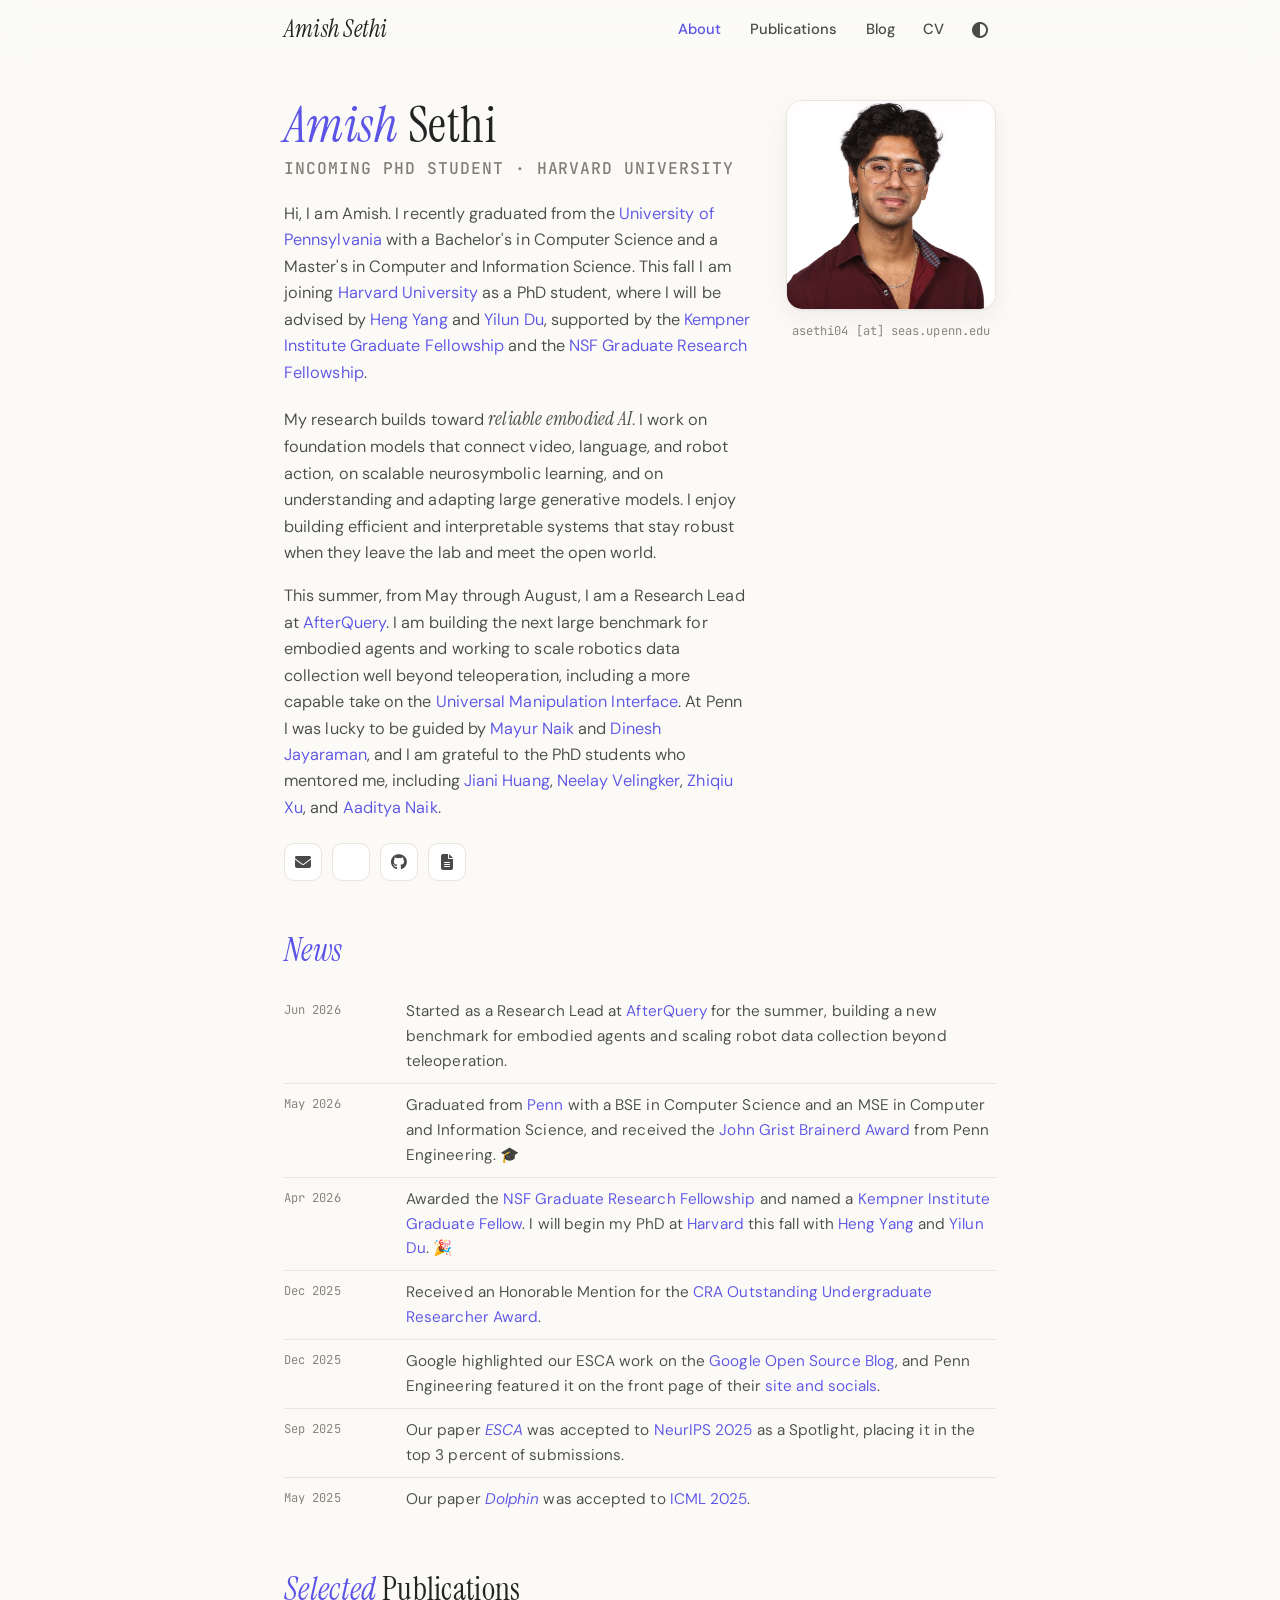
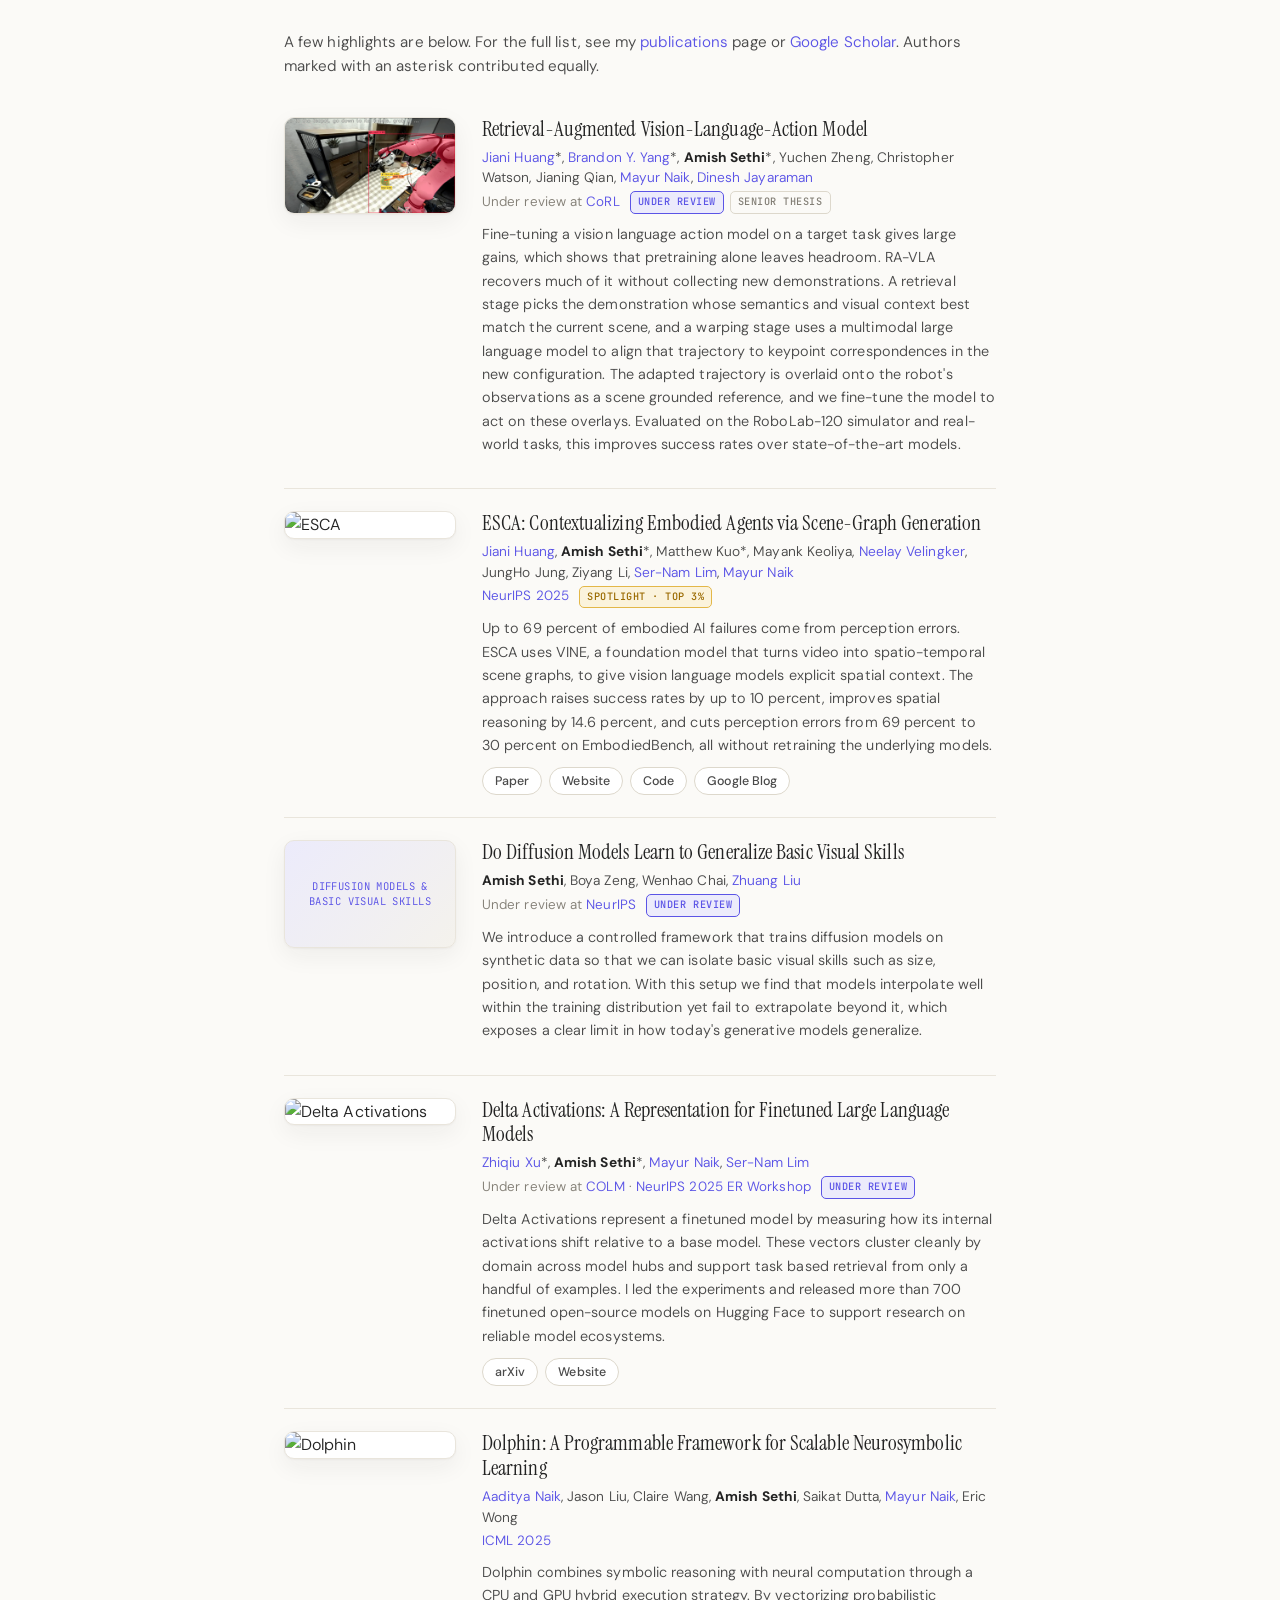
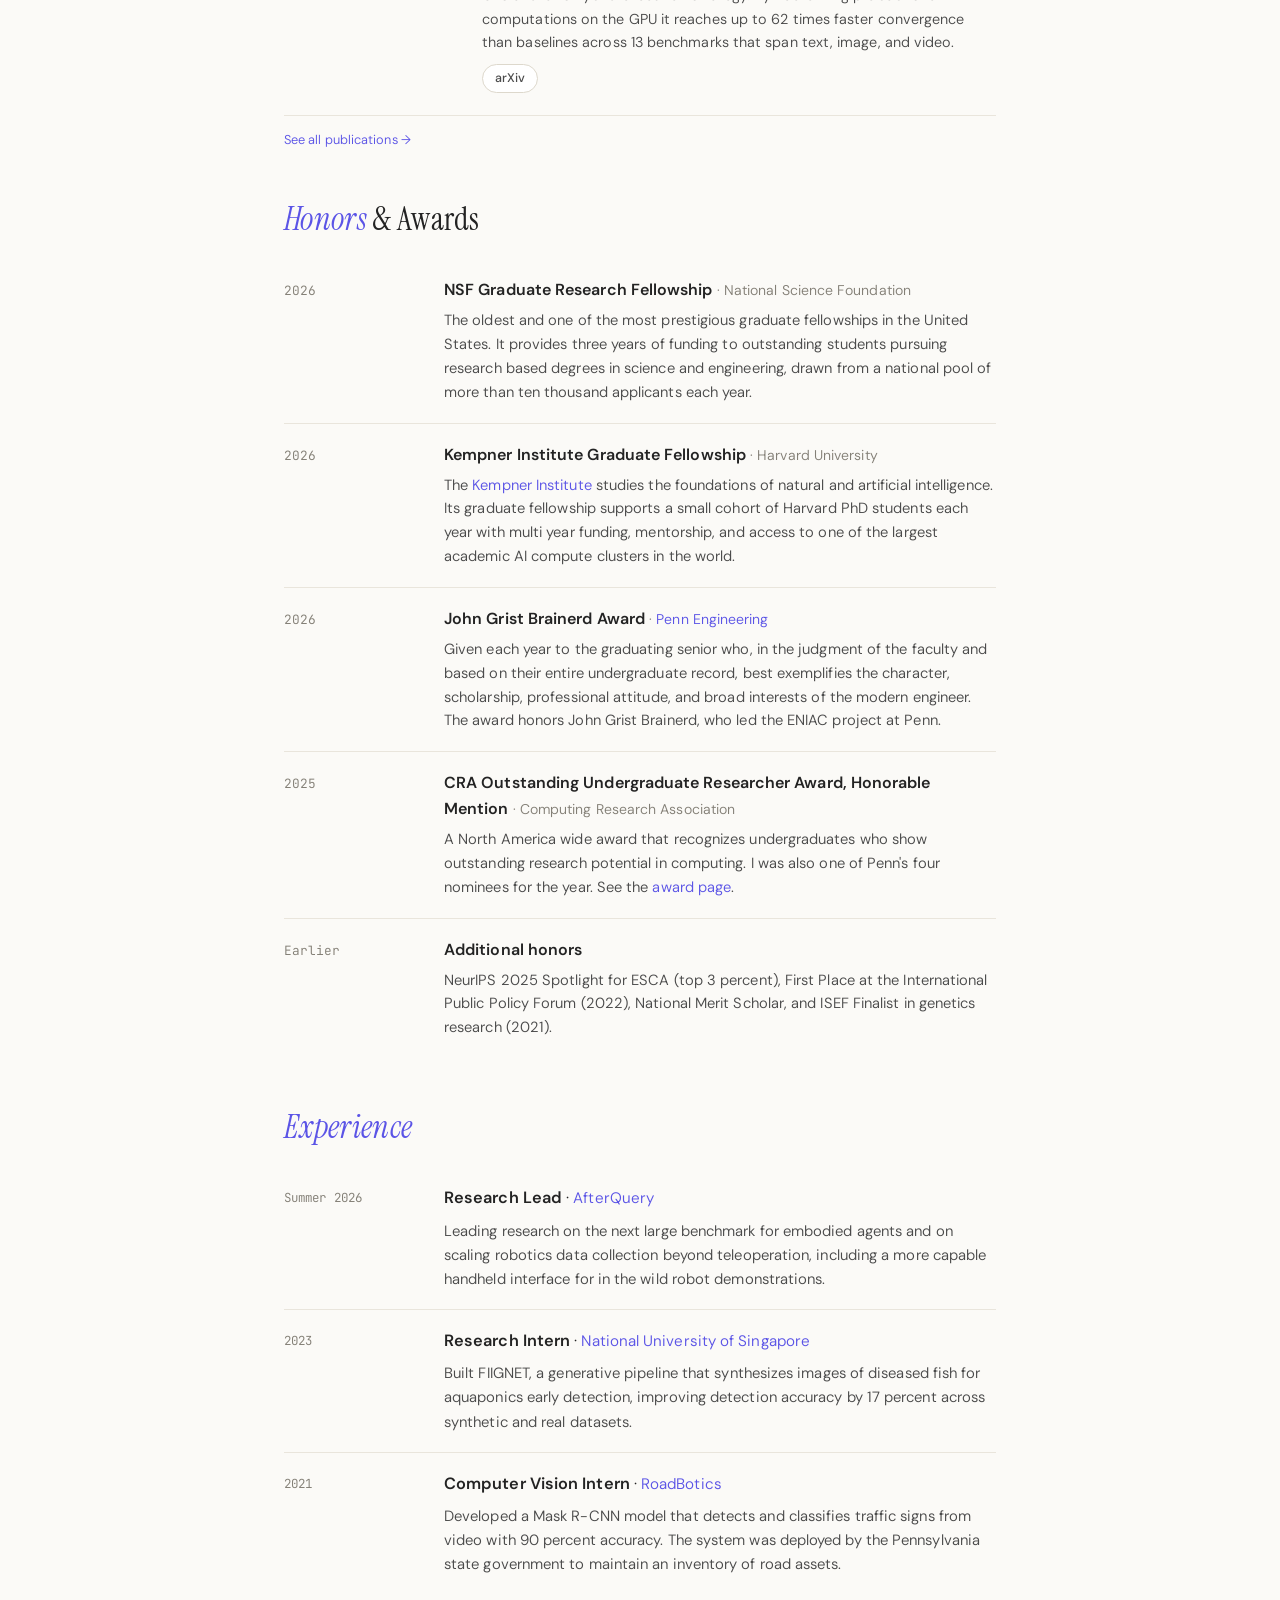
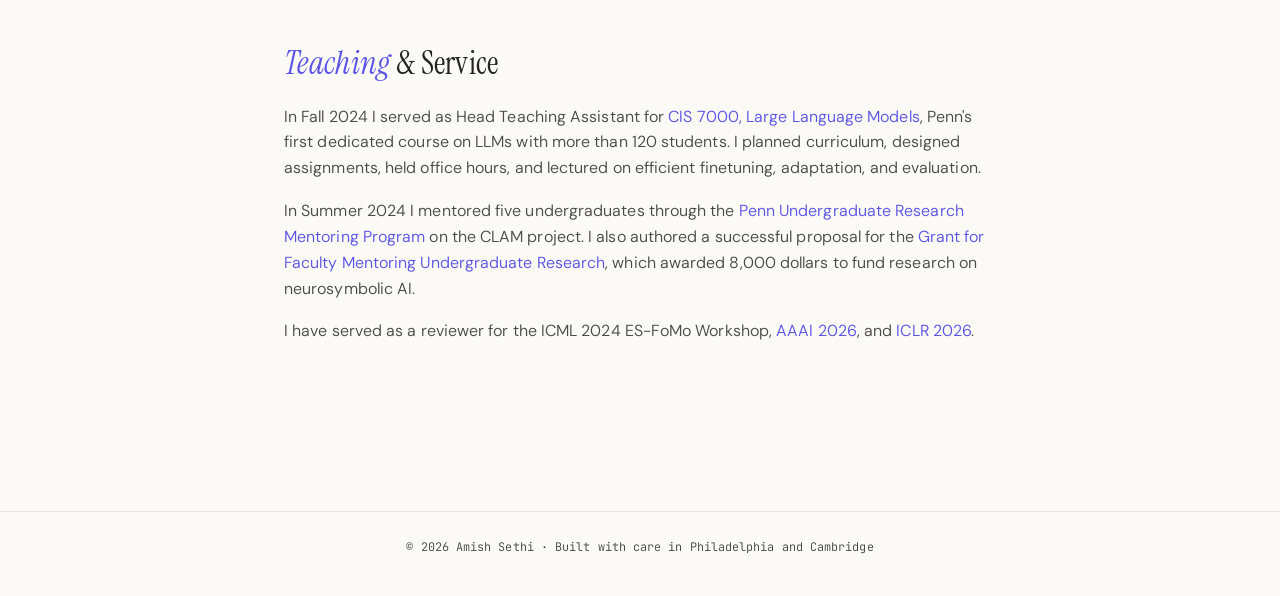
==== index.html @ 39c3165d "Revamp personal site: new design, content, blog, and resume Rebuild the site with a clean static des" ====
<!DOCTYPE html>
<html lang="en">

<head>
  <meta charset="UTF-8">
  <meta name="viewport" content="width=device-width, initial-scale=1.0">
  <title>Amish Sethi</title>
  <meta name="author" content="Amish Sethi">
  <meta name="description"
    content="Amish Sethi is an incoming PhD student at Harvard University working on reliable embodied AI, foundation models for video, language, and robot action, and large generative models.">
  <link rel="icon" type="image/png" href="assets/img/favicon.png">

  <link rel="preconnect" href="https://fonts.googleapis.com">
  <link rel="preconnect" href="https://fonts.gstatic.com" crossorigin>
  <link rel="stylesheet"
    href="https://fonts.googleapis.com/css2?family=Instrument+Serif:ital@0;1&family=DM+Sans:opsz,wght@9..40,300;9..40,400;9..40,500;9..40,600;9..40,700&family=JetBrains+Mono:wght@400;500&display=swap">
  <link rel="stylesheet" href="https://cdnjs.cloudflare.com/ajax/libs/font-awesome/6.5.2/css/all.min.css">
  <link rel="stylesheet" href="https://cdn.jsdelivr.net/npm/academicons@1.9.4/css/academicons.min.css">
  <link rel="stylesheet" href="assets/css/style.css">
  <script>
    (function () {
      var t = localStorage.getItem('theme');
      if (!t) t = window.matchMedia('(prefers-color-scheme: dark)').matches ? 'dark' : 'light';
      document.documentElement.setAttribute('data-theme', t);
    })();
  </script>
</head>

<body>
  <div class="progress-bar" id="progress"></div>

  <nav class="nav" id="nav">
    <div class="nav-inner">
      <a href="index.html" class="nav-brand">Amish Sethi</a>
      <div class="nav-links" id="navLinks">
        <a href="index.html" class="active">About</a>
        <a href="publications.html">Publications</a>
        <a href="blog.html">Blog</a>
        <a href="data/cv.pdf" target="_blank" rel="noopener">CV</a>
        <button class="theme-toggle" id="themeToggle" title="Toggle theme" aria-label="Toggle theme">
          <i class="fa-solid fa-circle-half-stroke"></i>
        </button>
      </div>
    </div>
  </nav>

  <main class="wrap">

    <!-- ============================ HERO ============================ -->
    <section id="about" style="margin-top:0;">
      <div class="hero">
        <div class="hero-text">
          <h1 class="hero-name"><span class="first">Amish</span> Sethi</h1>
          <p class="hero-role">Incoming PhD Student &middot; Harvard University</p>

          <p>
            Hi, I am Amish. I recently graduated from the
            <a href="https://www.upenn.edu/" target="_blank" rel="noopener">University of Pennsylvania</a>
            with a Bachelor's in Computer Science and a Master's in Computer and Information Science. This fall I am
            joining <a href="https://www.harvard.edu/" target="_blank" rel="noopener">Harvard University</a> as a PhD
            student, where I will be advised by
            <a href="https://hankyang.seas.harvard.edu/" target="_blank" rel="noopener">Heng Yang</a> and
            <a href="https://yilundu.github.io/" target="_blank" rel="noopener">Yilun Du</a>, supported by the
            <a href="https://kempnerinstitute.harvard.edu/education/graduate-fellowship/" target="_blank"
              rel="noopener">Kempner Institute Graduate Fellowship</a> and the
            <a href="https://www.nsf.gov/funding/opportunities/grfp-nsf-graduate-research-fellowship-program"
              target="_blank" rel="noopener">NSF Graduate Research Fellowship</a>.
          </p>

          <p>
            My research builds toward <em class="serif">reliable embodied AI</em>. I work on foundation models that
            connect video, language, and robot action, on scalable neurosymbolic learning, and on understanding and
            adapting large generative models. I enjoy building efficient and interpretable systems that stay robust
            when they leave the lab and meet the open world.
          </p>

          <p>
            This summer, from May through August, I am a Research Lead at
            <a href="https://www.afterquery.com/" target="_blank" rel="noopener">AfterQuery</a>. I am building the next
            large benchmark for embodied agents and working to scale robotics data collection well beyond
            teleoperation, including a more capable take on the
            <a href="https://umi-gripper.github.io/" target="_blank" rel="noopener">Universal Manipulation
              Interface</a>. At Penn I was lucky to be guided by
            <a href="https://www.cis.upenn.edu/~mhnaik/" target="_blank" rel="noopener">Mayur Naik</a> and
            <a href="https://www.seas.upenn.edu/~dineshj/" target="_blank" rel="noopener">Dinesh Jayaraman</a>, and I am
            grateful to the PhD students who mentored me, including
            <a href="https://www.cis.upenn.edu/~jianih/" target="_blank" rel="noopener">Jiani Huang</a>,
            <a href="https://nvelingker.github.io" target="_blank" rel="noopener">Neelay Velingker</a>,
            <a href="https://oscarxzq.github.io" target="_blank" rel="noopener">Zhiqiu Xu</a>, and
            <a href="https://www.seas.upenn.edu/~asnaik/" target="_blank" rel="noopener">Aaditya Naik</a>.
          </p>

          <div class="socials">
            <a href="mailto:asethi04@seas.upenn.edu" title="Email"><i class="fa-solid fa-envelope"></i></a>
            <a href="https://scholar.google.com/citations?user=k7JSR2UAAAAJ" target="_blank" rel="noopener"
              title="Google Scholar"><i class="ai ai-google-scholar"></i></a>
            <a href="https://github.com/AmishSethi" target="_blank" rel="noopener" title="GitHub"><i
                class="fa-brands fa-github"></i></a>
            <a href="data/cv.pdf" target="_blank" rel="noopener" title="Curriculum Vitae"><i
                class="fa-solid fa-file-lines"></i></a>
          </div>
        </div>

        <div class="profile">
          <img src="images/new_amish.jpg" alt="Amish Sethi">
          <p class="contact-line">asethi04 [at] seas.upenn.edu</p>
        </div>
      </div>
    </section>

    <!-- ============================ NEWS ============================ -->
    <section id="news">
      <h2 class="section-title"><span class="lead">News</span></h2>
      <table class="news">
        <tr>
          <td class="date">Jun 2026</td>
          <td class="desc">Started as a Research Lead at
            <a href="https://www.afterquery.com/" target="_blank" rel="noopener">AfterQuery</a> for the summer, building
            a new benchmark for embodied agents and scaling robot data collection beyond teleoperation.</td>
        </tr>
        <tr>
          <td class="date">May 2026</td>
          <td class="desc">Graduated from
            <a href="https://www.upenn.edu/" target="_blank" rel="noopener">Penn</a> with a BSE in Computer Science and
            an MSE in Computer and Information Science, and received the
            <a href="https://academics.seas.upenn.edu/ugrad/awards/" target="_blank" rel="noopener">John Grist Brainerd
              Award</a> from Penn Engineering. 🎓</td>
        </tr>
        <tr>
          <td class="date">Apr 2026</td>
          <td class="desc">Awarded the
            <a href="https://www.nsf.gov/funding/opportunities/grfp-nsf-graduate-research-fellowship-program"
              target="_blank" rel="noopener">NSF Graduate Research Fellowship</a> and named a
            <a href="https://kempnerinstitute.harvard.edu/education/graduate-fellowship/" target="_blank"
              rel="noopener">Kempner Institute Graduate Fellow</a>. I will begin my PhD at
            <a href="https://www.harvard.edu/" target="_blank" rel="noopener">Harvard</a> this fall with
            <a href="https://hankyang.seas.harvard.edu/" target="_blank" rel="noopener">Heng Yang</a> and
            <a href="https://yilundu.github.io/" target="_blank" rel="noopener">Yilun Du</a>. 🎉</td>
        </tr>
        <tr>
          <td class="date">Dec 2025</td>
          <td class="desc">Received an Honorable Mention for the
            <a href="https://cra.org/crae/awards/cra-outstanding-undergraduate-researchers/" target="_blank"
              rel="noopener">CRA Outstanding Undergraduate Researcher Award</a>.</td>
        </tr>
        <tr>
          <td class="date">Dec 2025</td>
          <td class="desc">Google highlighted our ESCA work on the
            <a href="https://opensource.googleblog.com/2025/12/grounding-embodied-agents-with-scene-graphs-accelerated-by-jax.html"
              target="_blank" rel="noopener">Google Open Source Blog</a>, and Penn Engineering featured it on the front
            page of their <a
              href="https://www.linkedin.com/posts/pennengai_neurips-2025-research-spotlight-esca-contextualizing-activity-7402112890218004480-vJSv"
              target="_blank" rel="noopener">site and socials</a>.</td>
        </tr>
        <tr>
          <td class="date">Sep 2025</td>
          <td class="desc">Our paper
            <a href="esca.pdf" target="_blank" rel="noopener"><em>ESCA</em></a> was accepted to
            <a href="https://neurips.cc/Conferences/2025" target="_blank" rel="noopener">NeurIPS 2025</a> as a
            Spotlight, placing it in the top 3 percent of submissions.</td>
        </tr>
        <tr>
          <td class="date">May 2025</td>
          <td class="desc">Our paper
            <a href="https://arxiv.org/abs/2410.03348" target="_blank" rel="noopener"><em>Dolphin</em></a> was accepted
            to <a href="https://icml.cc/Conferences/2025" target="_blank" rel="noopener">ICML 2025</a>.</td>
        </tr>
      </table>
    </section>

    <!-- ====================== SELECTED PUBLICATIONS ====================== -->
    <section id="publications">
      <h2 class="section-title"><span class="lead">Selected</span> Publications</h2>
      <p style="font-size:0.95rem;">
        A few highlights are below. For the full list, see my
        <a href="publications.html">publications</a> page or
        <a href="https://scholar.google.com/citations?user=k7JSR2UAAAAJ" target="_blank" rel="noopener">Google
          Scholar</a>. Authors marked with an asterisk contributed equally.
      </p>

      <!-- RA-VLA -->
      <div class="pub">
        <div class="pub-thumb"><img src="images/vla_web.png" alt="Retrieval-Augmented VLA"></div>
        <div>
          <div class="pub-title">Retrieval-Augmented Vision-Language-Action Model</div>
          <p class="pub-authors">
            <a href="https://www.cis.upenn.edu/~jianih/" target="_blank" rel="noopener">Jiani Huang</a>*,
            <a href="https://www.brandonyifanyang.com/" target="_blank" rel="noopener">Brandon Y. Yang</a>*,
            <span class="me">Amish Sethi</span>*, Yuchen Zheng, Christopher Watson, Jianing Qian,
            <a href="https://www.cis.upenn.edu/~mhnaik/" target="_blank" rel="noopener">Mayur Naik</a>,
            <a href="https://www.seas.upenn.edu/~dineshj/" target="_blank" rel="noopener">Dinesh Jayaraman</a>
          </p>
          <p class="pub-venue">Under review at
            <a href="https://www.corl.org" target="_blank" rel="noopener">CoRL</a>
            <span class="badge">Under Review</span><span class="badge muted">Senior Thesis</span></p>
          <p class="pub-desc">
            Fine-tuning a vision language action model on a target task gives large gains, which shows that pretraining
            alone leaves headroom. RA-VLA recovers much of it without collecting new demonstrations. A retrieval stage
            picks the demonstration whose semantics and visual context best match the current scene, and a warping stage
            uses a multimodal large language model to align that trajectory to keypoint correspondences in the new
            configuration. The adapted trajectory is overlaid onto the robot's observations as a scene grounded
            reference, and we fine-tune the model to act on these overlays. Evaluated on the RoboLab-120 simulator and
            real-world tasks, this improves success rates over state-of-the-art models.
          </p>
        </div>
      </div>

      <!-- ESCA -->
      <div class="pub">
        <div class="pub-thumb"><img src="images/vine_pipeline_final.png" alt="ESCA"></div>
        <div>
          <div class="pub-title">ESCA: Contextualizing Embodied Agents via Scene-Graph Generation</div>
          <p class="pub-authors">
            <a href="https://www.cis.upenn.edu/~jianih/" target="_blank" rel="noopener">Jiani Huang</a>,
            <span class="me">Amish Sethi</span>*, Matthew Kuo*, Mayank Keoliya,
            <a href="https://nvelingker.github.io" target="_blank" rel="noopener">Neelay Velingker</a>, JungHo Jung,
            Ziyang Li, <a href="https://sites.google.com/site/sernam" target="_blank" rel="noopener">Ser-Nam Lim</a>,
            <a href="https://www.cis.upenn.edu/~mhnaik/" target="_blank" rel="noopener">Mayur Naik</a>
          </p>
          <p class="pub-venue">
            <a href="https://neurips.cc/Conferences/2025" target="_blank" rel="noopener">NeurIPS 2025</a>
            <span class="badge gold">Spotlight &middot; Top 3%</span></p>
          <p class="pub-desc">
            Up to 69 percent of embodied AI failures come from perception errors. ESCA uses VINE, a foundation model
            that turns video into spatio-temporal scene graphs, to give vision language models explicit spatial context.
            The approach raises success rates by up to 10 percent, improves spatial reasoning by 14.6 percent, and cuts
            perception errors from 69 percent to 30 percent on EmbodiedBench, all without retraining the underlying
            models.
          </p>
          <div class="links">
            <a class="btn" href="esca.pdf" target="_blank" rel="noopener">Paper</a>
            <a class="btn" href="https://video-fm.github.io" target="_blank" rel="noopener">Website</a>
            <a class="btn" href="https://github.com/video-fm/LASER" target="_blank" rel="noopener">Code</a>
            <a class="btn"
              href="https://opensource.googleblog.com/2025/12/grounding-embodied-agents-with-scene-graphs-accelerated-by-jax.html"
              target="_blank" rel="noopener">Google Blog</a>
          </div>
        </div>
      </div>

      <!-- Do Diffusion Models Generalize -->
      <div class="pub">
        <div class="pub-thumb ph">Diffusion Models &amp; Basic Visual Skills</div>
        <div>
          <div class="pub-title">Do Diffusion Models Learn to Generalize Basic Visual Skills</div>
          <p class="pub-authors">
            <span class="me">Amish Sethi</span>, Boya Zeng, Wenhao Chai,
            <a href="https://liuzhuang13.github.io/" target="_blank" rel="noopener">Zhuang Liu</a>
          </p>
          <p class="pub-venue">Under review at
            <a href="https://neurips.cc" target="_blank" rel="noopener">NeurIPS</a>
            <span class="badge">Under Review</span></p>
          <p class="pub-desc">
            We introduce a controlled framework that trains diffusion models on synthetic data so that we can isolate
            basic visual skills such as size, position, and rotation. With this setup we find that models interpolate
            well within the training distribution yet fail to extrapolate beyond it, which exposes a clear limit in how
            today's generative models generalize.
          </p>
        </div>
      </div>

      <!-- Delta Activations -->
      <div class="pub">
        <div class="pub-thumb"><img src="images/delta_activations.png" alt="Delta Activations"></div>
        <div>
          <div class="pub-title">Delta Activations: A Representation for Finetuned Large Language Models</div>
          <p class="pub-authors">
            <a href="https://oscarxzq.github.io" target="_blank" rel="noopener">Zhiqiu Xu</a>*,
            <span class="me">Amish Sethi</span>*,
            <a href="https://www.cis.upenn.edu/~mhnaik/" target="_blank" rel="noopener">Mayur Naik</a>,
            <a href="https://sites.google.com/site/sernam" target="_blank" rel="noopener">Ser-Nam Lim</a>
          </p>
          <p class="pub-venue">Under review at
            <a href="https://colmweb.org" target="_blank" rel="noopener">COLM</a> &middot;
            <a href="https://efficient-reasoning.github.io/" target="_blank" rel="noopener">NeurIPS 2025 ER Workshop</a>
            <span class="badge">Under Review</span></p>
          <p class="pub-desc">
            Delta Activations represent a finetuned model by measuring how its internal activations shift relative to a
            base model. These vectors cluster cleanly by domain across model hubs and support task based retrieval from
            only a handful of examples. I led the experiments and released more than 700 finetuned open-source models on
            Hugging Face to support research on reliable model ecosystems.
          </p>
          <div class="links">
            <a class="btn" href="https://arxiv.org/abs/2509.04442" target="_blank" rel="noopener">arXiv</a>
            <a class="btn" href="https://oscarxzq.github.io/delta_activation/" target="_blank"
              rel="noopener">Website</a>
          </div>
        </div>
      </div>

      <!-- Dolphin -->
      <div class="pub">
        <div class="pub-thumb"><img src="images/dolphin.png" alt="Dolphin"></div>
        <div>
          <div class="pub-title">Dolphin: A Programmable Framework for Scalable Neurosymbolic Learning</div>
          <p class="pub-authors">
            <a href="https://www.seas.upenn.edu/~asnaik/" target="_blank" rel="noopener">Aaditya Naik</a>, Jason Liu,
            Claire Wang, <span class="me">Amish Sethi</span>, Saikat Dutta,
            <a href="https://www.cis.upenn.edu/~mhnaik/" target="_blank" rel="noopener">Mayur Naik</a>, Eric Wong
          </p>
          <p class="pub-venue">
            <a href="https://icml.cc/Conferences/2025" target="_blank" rel="noopener">ICML 2025</a></p>
          <p class="pub-desc">
            Dolphin combines symbolic reasoning with neural computation through a CPU and GPU hybrid execution strategy.
            By vectorizing probabilistic computations on the GPU it reaches up to 62 times faster convergence than
            baselines across 13 benchmarks that span text, image, and video.
          </p>
          <div class="links">
            <a class="btn" href="https://arxiv.org/abs/2410.03348" target="_blank" rel="noopener">arXiv</a>
          </div>
        </div>
      </div>

      <p class="note"><a href="publications.html">See all publications &rarr;</a></p>
    </section>

    <!-- ============================ AWARDS ============================ -->
    <section id="awards">
      <h2 class="section-title"><span class="lead">Honors</span> &amp; Awards</h2>

      <div class="award">
        <div class="year">2026</div>
        <div class="body">
          <span class="a-title">NSF Graduate Research Fellowship</span>
          <span class="a-issuer">&middot; National Science Foundation</span>
          <p>The oldest and one of the most prestigious graduate fellowships in the United States. It provides three
            years of funding to outstanding students pursuing research based degrees in science and engineering, drawn
            from a national pool of more than ten thousand applicants each year.</p>
        </div>
      </div>

      <div class="award">
        <div class="year">2026</div>
        <div class="body">
          <span class="a-title">Kempner Institute Graduate Fellowship</span>
          <span class="a-issuer">&middot; Harvard University</span>
          <p>The <a href="https://kempnerinstitute.harvard.edu/" target="_blank" rel="noopener">Kempner Institute</a>
            studies the foundations of natural and artificial intelligence. Its graduate fellowship supports a small
            cohort of Harvard PhD students each year with multi year funding, mentorship, and access to one of the
            largest academic AI compute clusters in the world.</p>
        </div>
      </div>

      <div class="award">
        <div class="year">2026</div>
        <div class="body">
          <span class="a-title">John Grist Brainerd Award</span>
          <span class="a-issuer">&middot;
            <a href="https://academics.seas.upenn.edu/ugrad/awards/" target="_blank" rel="noopener">Penn
              Engineering</a></span>
          <p>Given each year to the graduating senior who, in the judgment of the faculty and based on their entire
            undergraduate record, best exemplifies the character, scholarship, professional attitude, and broad
            interests of the modern engineer. The award honors John Grist Brainerd, who led the ENIAC project at Penn.
          </p>
        </div>
      </div>

      <div class="award">
        <div class="year">2025</div>
        <div class="body">
          <span class="a-title">CRA Outstanding Undergraduate Researcher Award, Honorable Mention</span>
          <span class="a-issuer">&middot; Computing Research Association</span>
          <p>A North America wide award that recognizes undergraduates who show outstanding research potential in
            computing. I was also one of Penn's four nominees for the year. See the
            <a href="https://cra.org/crae/awards/cra-outstanding-undergraduate-researchers/" target="_blank"
              rel="noopener">award page</a>.</p>
        </div>
      </div>

      <div class="award">
        <div class="year">Earlier</div>
        <div class="body">
          <span class="a-title">Additional honors</span>
          <p>NeurIPS 2025 Spotlight for ESCA (top 3 percent), First Place at the International Public Policy Forum
            (2022), National Merit Scholar, and ISEF Finalist in genetics research (2021).</p>
        </div>
      </div>
    </section>

    <!-- ============================ EXPERIENCE ============================ -->
    <section id="experience">
      <h2 class="section-title"><span class="lead">Experience</span></h2>

      <div class="exp">
        <div class="when">Summer 2026</div>
        <div>
          <span class="role">Research Lead</span> &middot;
          <a class="org" href="https://www.afterquery.com/" target="_blank" rel="noopener">AfterQuery</a>
          <p>Leading research on the next large benchmark for embodied agents and on scaling robotics data collection
            beyond teleoperation, including a more capable handheld interface for in the wild robot demonstrations.</p>
        </div>
      </div>

      <div class="exp">
        <div class="when">2023</div>
        <div>
          <span class="role">Research Intern</span> &middot;
          <a class="org" href="https://nus.edu.sg/" target="_blank" rel="noopener">National University of
            Singapore</a>
          <p>Built FIIGNET, a generative pipeline that synthesizes images of diseased fish for aquaponics early
            detection, improving detection accuracy by 17 percent across synthetic and real datasets.</p>
        </div>
      </div>

      <div class="exp">
        <div class="when">2021</div>
        <div>
          <span class="role">Computer Vision Intern</span> &middot;
          <span class="org" style="border:none;">RoadBotics</span>
          <p>Developed a Mask R-CNN model that detects and classifies traffic signs from video with 90 percent accuracy.
            The system was deployed by the Pennsylvania state government to maintain an inventory of road assets.</p>
        </div>
      </div>
    </section>

    <!-- ====================== TEACHING & SERVICE ====================== -->
    <section id="service">
      <h2 class="section-title"><span class="lead">Teaching</span> &amp; Service</h2>
      <p>
        In Fall 2024 I served as Head Teaching Assistant for
        <a href="https://llm-class.github.io" target="_blank" rel="noopener">CIS 7000, Large Language Models</a>, Penn's
        first dedicated course on LLMs with more than 120 students. I planned curriculum, designed assignments, held
        office hours, and lectured on efficient finetuning, adaptation, and evaluation.
      </p>
      <p>
        In Summer 2024 I mentored five undergraduates through the
        <a href="https://curf.upenn.edu/content/penn-undergraduate-research-mentoring-program-purm" target="_blank"
          rel="noopener">Penn Undergraduate Research Mentoring Program</a> on the CLAM project. I also authored a
        successful proposal for the
        <a href="https://curf.upenn.edu/content/grants-faculty-mentoring-undergraduate-research" target="_blank"
          rel="noopener">Grant for Faculty Mentoring Undergraduate Research</a>, which awarded 8,000 dollars to fund
        research on neurosymbolic AI.
      </p>
      <p>
        I have served as a reviewer for the ICML 2024 ES-FoMo Workshop,
        <a href="https://aaai.org/conference/aaai/aaai-26/" target="_blank" rel="noopener">AAAI 2026</a>, and
        <a href="https://iclr.cc/Conferences/2026" target="_blank" rel="noopener">ICLR 2026</a>.
      </p>
    </section>

  </main>

  <footer>
    <p>&copy; 2026 Amish Sethi &middot; Built with care in Philadelphia and Cambridge</p>
  </footer>

  <script src="assets/js/main.js"></script>
</body>

</html>
---- assets/css/style.css ----
/* =========================================================================
   Amish Sethi — personal site
   Typography: Instrument Serif (display/accent) + DM Sans (body) + JetBrains Mono
   Aesthetic: warm off-white, refined indigo accent, light/dark theme
   ========================================================================= */

:root {
  --bg:        #fbfaf7;
  --bg-alt:    #f4f2ec;
  --surface:   #ffffff;
  --text:      #232323;
  --text-soft: #4a4a4a;
  --muted:     #837f76;
  --border:    #e9e5dc;
  --border-strong: #ddd8cc;
  --accent:    #5b54e6;
  --accent-deep: #3d35c9;
  --accent-soft: #ecebfb;
  --shadow:    0 1px 2px rgba(40, 38, 30, 0.04), 0 8px 24px rgba(40, 38, 30, 0.06);
  --shadow-hover: 0 4px 10px rgba(40, 38, 30, 0.08), 0 14px 34px rgba(40, 38, 30, 0.10);
  --serif: 'Instrument Serif', Georgia, 'Times New Roman', serif;
  --sans: 'DM Sans', -apple-system, BlinkMacSystemFont, 'Segoe UI', sans-serif;
  --mono: 'JetBrains Mono', ui-monospace, 'SFMono-Regular', Menlo, monospace;
  --nav-h: 60px;
  --maxw: 760px;
}

html[data-theme='dark'] {
  --bg:        #1a1a1c;
  --bg-alt:    #222225;
  --surface:   #232327;
  --text:      #ececea;
  --text-soft: #cfcdc7;
  --muted:     #9c988e;
  --border:    #313136;
  --border-strong: #3c3c42;
  --accent:    #9b95ff;
  --accent-deep: #b8b3ff;
  --accent-soft: #26243a;
  --shadow:    0 1px 2px rgba(0,0,0,0.3), 0 8px 24px rgba(0,0,0,0.35);
  --shadow-hover: 0 4px 10px rgba(0,0,0,0.4), 0 14px 34px rgba(0,0,0,0.45);
}

* { box-sizing: border-box; }

html { scroll-behavior: smooth; }

body {
  margin: 0;
  background-color: var(--bg);
  color: var(--text);
  font-family: var(--sans);
  font-size: 16px;
  font-weight: 350;
  line-height: 1.62;
  letter-spacing: 0.005em;
  -webkit-font-smoothing: antialiased;
  text-rendering: optimizeLegibility;
  transition: background-color 0.3s ease, color 0.3s ease;
}

p { margin: 0 0 1.05em; color: var(--text-soft); }
strong { font-weight: 600; color: var(--text); }

a {
  color: var(--accent);
  text-decoration: none;
  transition: color 0.2s ease, border-color 0.2s ease;
  border-bottom: 1px solid transparent;
}
a:hover { color: var(--accent-deep); border-bottom-color: currentColor; }

/* Instrument Serif emphasis, the signature elegant touch */
em.serif, .serif-em {
  font-family: var(--serif);
  font-style: italic;
  font-size: 1.18em;
  font-weight: 400;
  letter-spacing: 0.01em;
}

/* ----------------------------- Navbar ---------------------------------- */
.nav {
  position: fixed; top: 0; left: 0; right: 0; z-index: 100;
  height: var(--nav-h);
  display: flex; align-items: center; justify-content: center;
  background: color-mix(in srgb, var(--bg) 82%, transparent);
  backdrop-filter: saturate(150%) blur(12px);
  -webkit-backdrop-filter: saturate(150%) blur(12px);
  border-bottom: 1px solid transparent;
  transition: border-color 0.3s ease, background-color 0.3s ease;
}
.nav.scrolled { border-bottom-color: var(--border); }
.nav-inner {
  width: 100%; max-width: var(--maxw);
  padding: 0 24px;
  display: flex; align-items: center; justify-content: space-between;
}
.nav-brand {
  font-family: var(--serif); font-style: italic; font-size: 1.5rem;
  color: var(--text); border: none; letter-spacing: 0.01em;
}
.nav-brand:hover { color: var(--accent); }
.nav-links { display: flex; align-items: center; gap: 4px; }
.nav-links a {
  color: var(--text-soft); border: none;
  font-size: 0.92rem; font-weight: 500;
  padding: 7px 12px; border-radius: 8px;
}
.nav-links a:hover { color: var(--accent); background: var(--accent-soft); }
.nav-links a.active { color: var(--accent); }
.theme-toggle {
  background: none; border: none; cursor: pointer;
  color: var(--text-soft); padding: 8px; margin-left: 4px;
  border-radius: 8px; display: inline-flex; font-size: 1rem;
  transition: color 0.2s ease, background 0.2s ease;
}
.theme-toggle:hover { color: var(--accent); background: var(--accent-soft); }
.nav-toggle { display: none; background: none; border: none; color: var(--text);
  font-size: 1.3rem; cursor: pointer; padding: 6px; }

/* reading progress bar */
.progress-bar {
  position: fixed; top: 0; left: 0; height: 2px; width: 0%;
  background: var(--accent); z-index: 101; transition: width 0.1s linear;
}

/* ----------------------------- Layout ---------------------------------- */
.wrap {
  max-width: var(--maxw);
  margin: 0 auto;
  padding: calc(var(--nav-h) + 40px) 24px 80px;
}
section { margin-top: 52px; scroll-margin-top: calc(var(--nav-h) + 16px); }

h2.section-title {
  font-family: var(--serif); font-weight: 400; font-style: normal;
  font-size: 2rem; line-height: 1.1; margin: 0 0 22px;
  color: var(--text); letter-spacing: 0.01em;
}
h2.section-title .lead { color: var(--accent); font-style: italic; }

/* ------------------------------ Hero ------------------------------------ */
.hero { display: flex; flex-direction: row; align-items: flex-start; gap: 36px; }
.hero-text { flex: 1; min-width: 0; }
.hero-name {
  font-family: var(--serif); font-weight: 400; line-height: 1.02;
  font-size: 3.1rem; margin: 0 0 4px; letter-spacing: 0.01em;
}
.hero-name .first { font-style: italic; color: var(--accent); }
.hero-role {
  font-family: var(--mono); font-size: 0.78rem; font-weight: 500;
  letter-spacing: 0.06em; text-transform: uppercase; color: var(--muted);
  margin: 0 0 20px;
}
.hero-text p { font-size: 1.02rem; }
.profile { flex-shrink: 0; width: 210px; }
.profile img {
  width: 100%; border-radius: 16px; display: block;
  box-shadow: var(--shadow); border: 1px solid var(--border);
}
.profile .contact-line {
  margin-top: 12px; font-family: var(--mono); font-size: 0.76rem;
  color: var(--muted); text-align: center; line-height: 1.5;
}

/* social icons */
.socials { display: flex; gap: 10px; margin-top: 22px; flex-wrap: wrap; }
.socials a {
  display: inline-flex; align-items: center; justify-content: center;
  width: 38px; height: 38px; border-radius: 10px;
  border: 1px solid var(--border); color: var(--text-soft);
  background: var(--surface); font-size: 1rem;
  transition: all 0.2s ease;
}
.socials a:hover {
  color: #fff; background: var(--accent); border-color: var(--accent);
  transform: translateY(-2px);
}
html[data-theme='dark'] .socials a:hover { color: #14121f; }

/* ------------------------------ News ------------------------------------ */
.news { width: 100%; border-collapse: collapse; }
.news td { padding: 9px 0; vertical-align: top; border-bottom: 1px solid var(--border); }
.news tr:last-child td { border-bottom: none; }
.news .date {
  width: 122px; white-space: nowrap; padding-right: 18px;
  font-family: var(--mono); font-size: 0.76rem; color: var(--muted);
  padding-top: 11px;
}
.news .desc { font-size: 0.96rem; color: var(--text-soft); }

/* ------------------------- Publications --------------------------------- */
.pub { display: grid; grid-template-columns: 172px 1fr; gap: 26px;
  padding: 22px 0; border-bottom: 1px solid var(--border); align-items: start; }
.pub:last-child { border-bottom: none; }
.pub-thumb {
  width: 100%; border-radius: 10px; overflow: hidden;
  border: 1px solid var(--border); background: var(--surface);
  box-shadow: var(--shadow); transition: transform 0.25s ease, box-shadow 0.25s ease;
}
.pub-thumb img, .pub-thumb video { width: 100%; height: auto; display: block; }
.pub:hover .pub-thumb { transform: translateY(-3px); box-shadow: var(--shadow-hover); }
.pub-thumb.ph {
  aspect-ratio: 16 / 10; display: flex; align-items: center; justify-content: center;
  text-align: center; padding: 12px; line-height: 1.4;
  background: linear-gradient(135deg, var(--accent-soft), var(--bg-alt));
  font-family: var(--mono); font-size: 0.66rem; letter-spacing: 0.04em;
  text-transform: uppercase; color: var(--accent);
}
.pub-title {
  font-family: var(--serif); font-weight: 400; font-size: 1.32rem;
  line-height: 1.18; margin: 0 0 5px; color: var(--text);
}
.pub-authors { font-size: 0.86rem; color: var(--text-soft); margin: 0 0 3px; line-height: 1.5; }
.pub-authors .me { font-weight: 700; color: var(--text); }
.pub-venue { font-size: 0.84rem; color: var(--muted); margin: 0 0 9px; }
.pub-venue em { font-style: italic; }
.pub-desc { font-size: 0.9rem; color: var(--text-soft); margin: 8px 0 10px; }

/* venue / status badges */
.badge {
  display: inline-block; font-family: var(--mono); font-size: 0.64rem;
  font-weight: 500; letter-spacing: 0.05em; text-transform: uppercase;
  padding: 2px 7px; border-radius: 5px; margin-left: 6px; vertical-align: middle;
  border: 1px solid var(--accent); color: var(--accent); background: var(--accent-soft);
}
.badge.gold { color: #9a6a00; border-color: #e3b748; background: #fbf3dc; }
html[data-theme='dark'] .badge.gold { color: #f0c558; border-color: #6b551f; background: #2c2616; }
.badge.muted { color: var(--muted); border-color: var(--border-strong); background: transparent; }

/* link buttons */
.links { display: flex; flex-wrap: wrap; gap: 7px; }
.btn {
  font-size: 0.78rem; font-weight: 500; font-family: var(--sans);
  padding: 3px 12px; border-radius: 20px;
  border: 1px solid var(--border-strong); color: var(--text-soft);
  background: var(--surface); border-bottom: 1px solid var(--border-strong);
}
.btn:hover { color: #fff; background: var(--accent); border-color: var(--accent); }
html[data-theme='dark'] .btn:hover { color: #14121f; }

/* equal-contribution note */
.note { font-size: 0.8rem; color: var(--muted); margin-top: 14px; }

/* --------------------------- Awards ------------------------------------- */
.award { display: grid; grid-template-columns: 138px 1fr; gap: 22px;
  padding: 18px 0; border-bottom: 1px solid var(--border); align-items: baseline; }
.award:last-child { border-bottom: none; }
.award .year { font-family: var(--mono); font-size: 0.8rem; color: var(--muted); padding-top: 2px; }
.award .body .a-title { font-weight: 600; color: var(--text); font-size: 1rem; }
.award .body .a-issuer { color: var(--muted); font-size: 0.88rem; }
.award .body p { margin: 6px 0 0; font-size: 0.92rem; }

/* ------------------------- Experience ----------------------------------- */
.exp { display: grid; grid-template-columns: 138px 1fr; gap: 22px;
  padding: 18px 0; border-bottom: 1px solid var(--border); }
.exp:last-child { border-bottom: none; }
.exp .when { font-family: var(--mono); font-size: 0.78rem; color: var(--muted); padding-top: 3px; }
.exp .role { font-weight: 600; color: var(--text); font-size: 1.02rem; }
.exp .org { color: var(--accent); font-size: 0.95rem; }
.exp p { margin: 7px 0 0; font-size: 0.93rem; }

ul.clean { margin: 8px 0 0; padding-left: 18px; }
ul.clean li { margin-bottom: 5px; font-size: 0.95rem; color: var(--text-soft); }

/* ------------------------------ Footer ---------------------------------- */
footer {
  border-top: 1px solid var(--border); margin-top: 70px;
  padding: 26px 24px; text-align: center;
  font-family: var(--mono); font-size: 0.74rem; color: var(--muted);
}

/* ============================ BLOG ================================== */
/* blog index list */
.post-list { margin-top: 8px; }
.post-item { padding: 20px 0; border-bottom: 1px solid var(--border); }
.post-item:last-child { border-bottom: none; }
.post-item .p-date {
  font-family: var(--mono); font-size: 0.74rem; color: var(--muted);
  text-transform: uppercase; letter-spacing: 0.05em;
}
.post-item .p-title {
  font-family: var(--serif); font-size: 1.55rem; line-height: 1.12;
  margin: 3px 0 5px; color: var(--text); display: inline-block; border: none;
}
a.post-item-link { border: none; }
a.post-item-link:hover .p-title { color: var(--accent); }
.post-item .p-sub { font-size: 0.95rem; color: var(--text-soft); margin: 0; }
.post-item .p-tags { margin-top: 8px; }

/* single post */
.post-wrap { max-width: 700px; }
.post-head { margin-bottom: 30px; }
.post-head .p-kicker {
  font-family: var(--mono); font-size: 0.74rem; color: var(--muted);
  text-transform: uppercase; letter-spacing: 0.06em; margin: 0 0 10px;
}
.post-head h1 {
  font-family: var(--serif); font-weight: 400; font-size: 2.7rem;
  line-height: 1.08; margin: 0 0 12px; color: var(--text); letter-spacing: 0.01em;
}
.post-head .p-meta { font-family: var(--mono); font-size: 0.76rem; color: var(--muted); }
.post-head .p-meta a { color: var(--muted); border-bottom: 1px solid var(--border-strong); }
.post-head .p-meta a:hover { color: var(--accent); }

.post-body { font-size: 1.05rem; line-height: 1.72; color: var(--text-soft); }
.post-body > p:first-of-type { font-size: 1.12rem; }
.post-body h2 {
  font-family: var(--serif); font-weight: 400; font-size: 1.7rem; line-height: 1.15;
  color: var(--text); margin: 38px 0 12px; letter-spacing: 0.01em;
}
.post-body h3 {
  font-weight: 600; font-size: 1.1rem; color: var(--text); margin: 26px 0 8px;
}
.post-body p { margin: 0 0 1.15em; }
.post-body ul, .post-body ol { margin: 0 0 1.15em; padding-left: 22px; }
.post-body li { margin-bottom: 6px; }
.post-body em { font-style: italic; }
.post-body strong { color: var(--text); }

/* latex-style blockquote */
.post-body blockquote {
  margin: 1.4em 0; padding: 2px 0 2px 20px;
  border-left: 2px solid var(--accent); color: var(--text);
  font-family: var(--serif); font-size: 1.3rem; font-style: italic; line-height: 1.4;
}

/* figures and captions */
.post-body figure { margin: 24px 0; text-align: center; }
.post-body figure img {
  max-width: 100%; border-radius: 10px; border: 1px solid var(--border); box-shadow: var(--shadow);
}
.post-body figcaption {
  font-size: 0.82rem; color: var(--muted); margin-top: 9px; line-height: 1.5;
  text-align: center;
}

/* inline citations [n] */
sup.cite { font-size: 0.7em; line-height: 0; }
sup.cite a {
  color: var(--accent); border: none; font-weight: 600; padding: 0 1px;
  font-family: var(--mono);
}
sup.cite a:hover { color: var(--accent-deep); }

/* references list */
.references { margin-top: 46px; padding-top: 20px; border-top: 1px solid var(--border); }
.references h2 {
  font-family: var(--mono); font-size: 0.78rem; font-weight: 500;
  text-transform: uppercase; letter-spacing: 0.08em; color: var(--muted); margin: 0 0 14px;
}
.references ol { margin: 0; padding-left: 26px; }
.references li {
  font-size: 0.84rem; line-height: 1.5; color: var(--text-soft);
  margin-bottom: 9px; scroll-margin-top: calc(var(--nav-h) + 16px);
}
.references li .r-title { color: var(--text); }
.references li a { word-break: break-word; }

/* key takeaway callout */
.callout {
  margin: 26px 0; padding: 16px 20px; border-radius: 10px;
  background: var(--accent-soft); border: 1px solid var(--border);
  font-size: 0.97rem; color: var(--text-soft);
}
.callout strong { color: var(--text); }

/* KaTeX sizing */
.post-body .katex { font-size: 1.04em; }
.post-body .katex-display { margin: 1.2em 0; overflow-x: auto; overflow-y: hidden; padding: 2px 0; }

.post-foot {
  margin-top: 40px; padding-top: 20px; border-top: 1px solid var(--border);
  font-size: 0.9rem;
}

@media (max-width: 600px) {
  .post-head h1 { font-size: 2.1rem; }
  .post-body { font-size: 1.0rem; }
  .post-item .p-title { font-size: 1.35rem; }
}

/* full-list publications page grouping */
.pub-group-title {
  font-family: var(--mono); font-size: 0.76rem; font-weight: 500;
  text-transform: uppercase; letter-spacing: 0.08em; color: var(--muted);
  margin: 40px 0 4px; padding-bottom: 6px;
}

/* ------------------------- Responsive ----------------------------------- */
@media (max-width: 600px) {
  body { font-size: 15.5px; }
  .nav-links { gap: 0; }
  .nav-links a { padding: 7px 9px; font-size: 0.86rem; }
  .hero { flex-direction: column-reverse; align-items: center; text-align: center; gap: 22px; }
  .hero-text { text-align: left; }
  .profile { width: 168px; }
  .socials { justify-content: flex-start; }
  .hero-name { font-size: 2.6rem; }
  .pub { grid-template-columns: 1fr; gap: 14px; }
  .pub-thumb { max-width: 280px; }
  .award, .exp { grid-template-columns: 1fr; gap: 4px; }
  .award .year, .exp .when { padding-top: 0; }
}

@media (max-width: 520px) {
  .nav-brand { font-size: 1.3rem; }
  .hero-text { text-align: center; }
  .news .date { width: 92px; font-size: 0.7rem; }
}
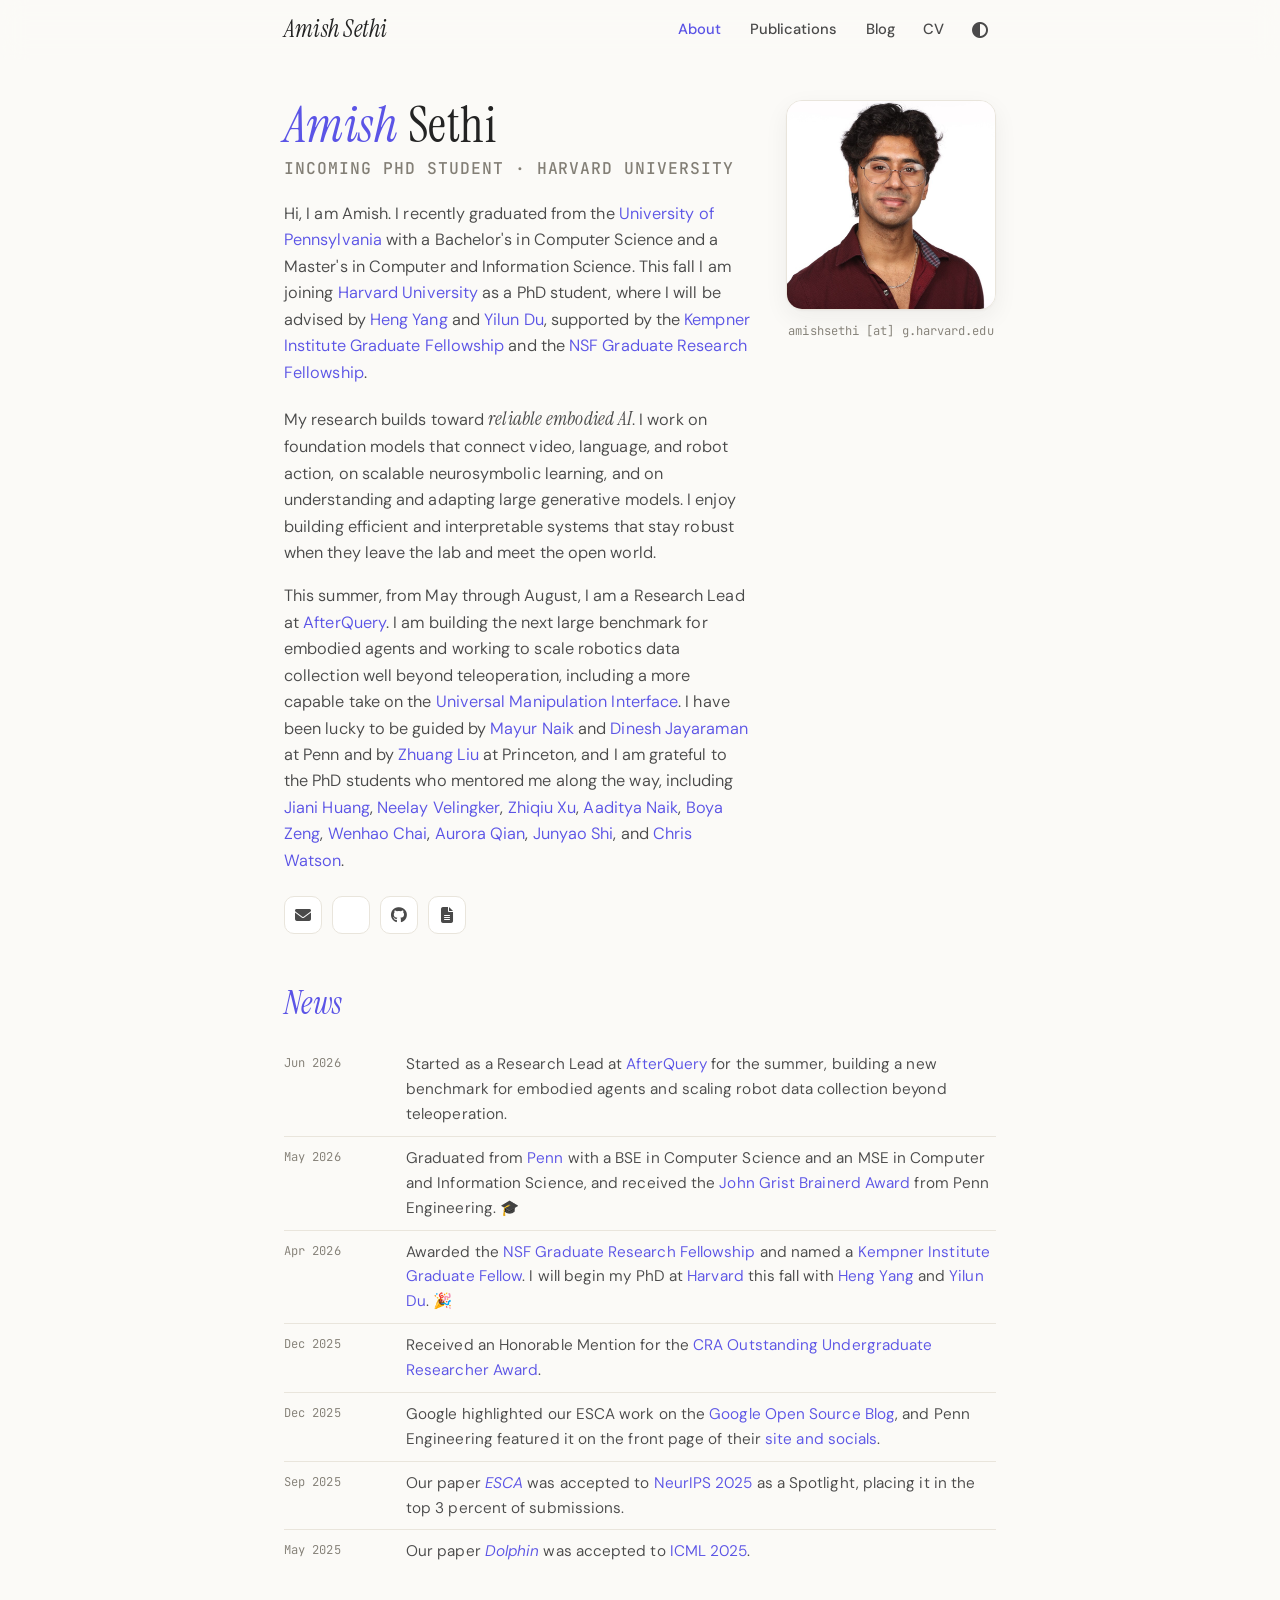
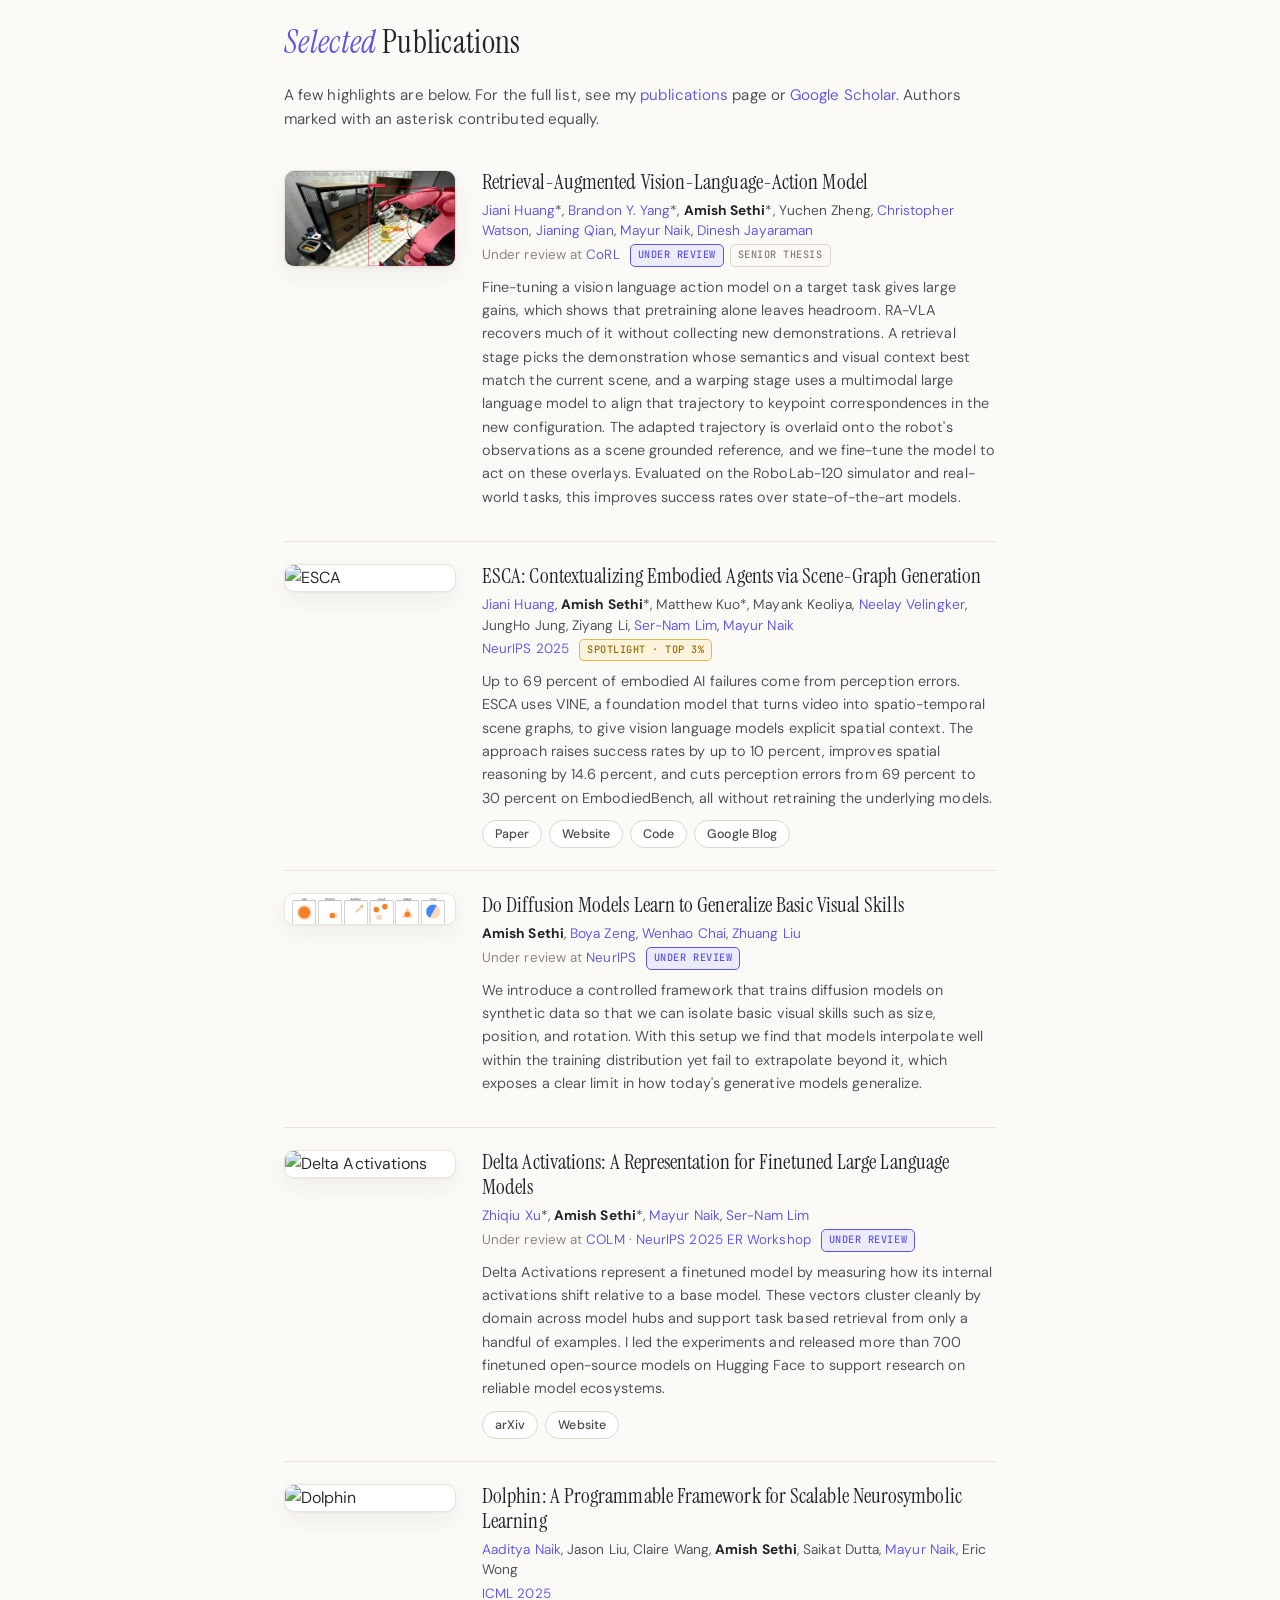
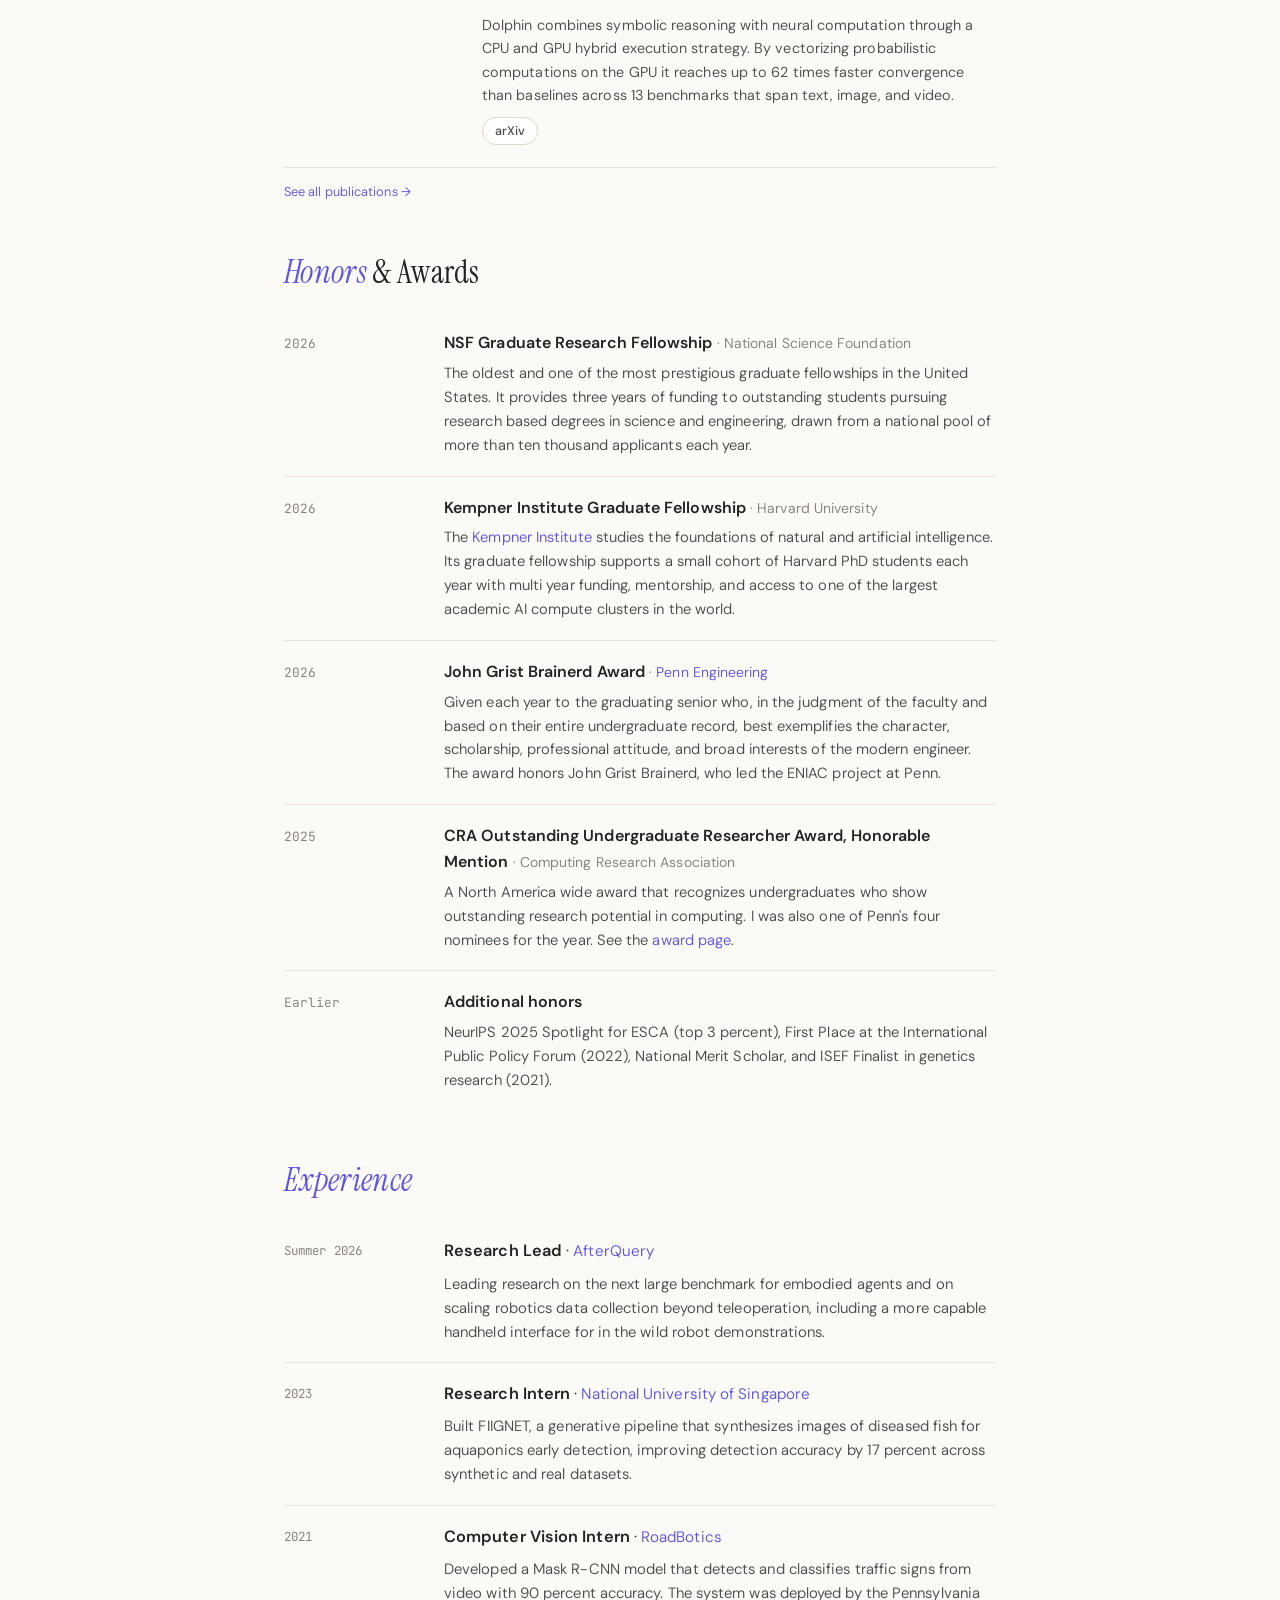
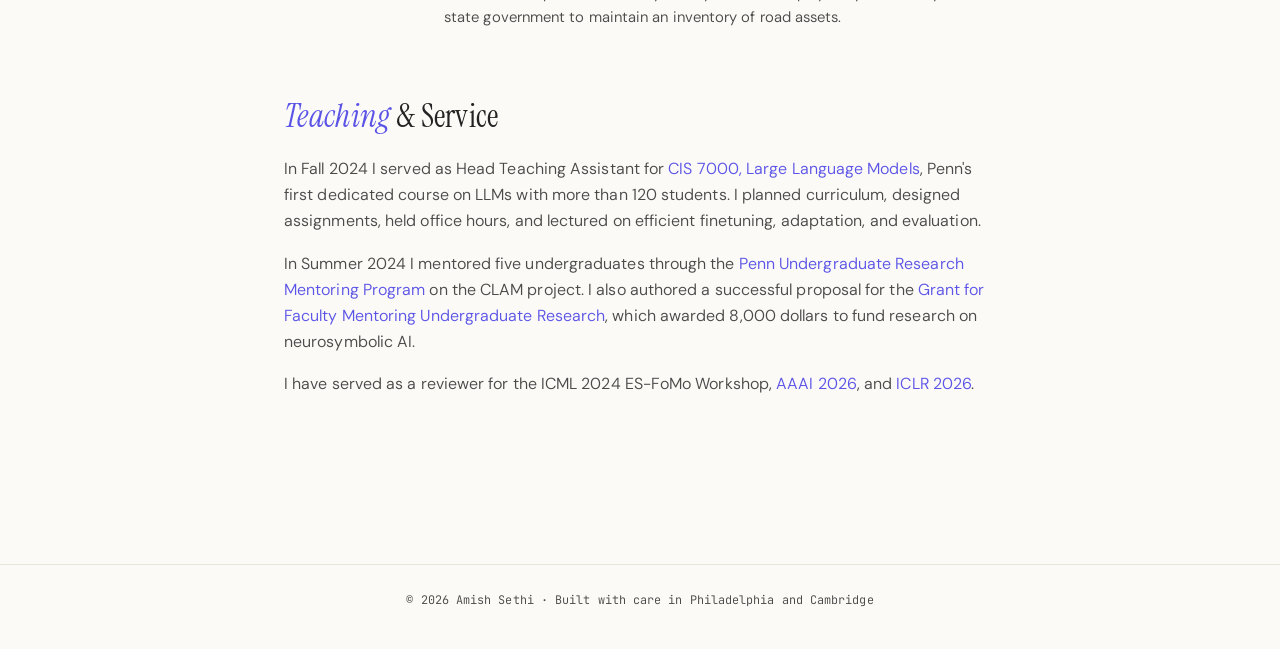
==== commit 83f76697: "Update contact email, add VGL figure, and credit additional mentors - Switch contact email to amishs" ====
--- a/index.html
+++ b/index.html
@@ -80,18 +80,25 @@
             large benchmark for embodied agents and working to scale robotics data collection well beyond
             teleoperation, including a more capable take on the
             <a href="https://umi-gripper.github.io/" target="_blank" rel="noopener">Universal Manipulation
-              Interface</a>. At Penn I was lucky to be guided by
+              Interface</a>. I have been lucky to be guided by
             <a href="https://www.cis.upenn.edu/~mhnaik/" target="_blank" rel="noopener">Mayur Naik</a> and
-            <a href="https://www.seas.upenn.edu/~dineshj/" target="_blank" rel="noopener">Dinesh Jayaraman</a>, and I am
-            grateful to the PhD students who mentored me, including
+            <a href="https://www.seas.upenn.edu/~dineshj/" target="_blank" rel="noopener">Dinesh Jayaraman</a> at Penn
+            and by <a href="https://liuzhuang13.github.io/" target="_blank" rel="noopener">Zhuang Liu</a> at Princeton,
+            and I am grateful to the PhD students who mentored me along the way, including
             <a href="https://www.cis.upenn.edu/~jianih/" target="_blank" rel="noopener">Jiani Huang</a>,
             <a href="https://nvelingker.github.io" target="_blank" rel="noopener">Neelay Velingker</a>,
-            <a href="https://oscarxzq.github.io" target="_blank" rel="noopener">Zhiqiu Xu</a>, and
-            <a href="https://www.seas.upenn.edu/~asnaik/" target="_blank" rel="noopener">Aaditya Naik</a>.
+            <a href="https://oscarxzq.github.io" target="_blank" rel="noopener">Zhiqiu Xu</a>,
+            <a href="https://www.seas.upenn.edu/~asnaik/" target="_blank" rel="noopener">Aaditya Naik</a>,
+            <a href="https://boyazeng.github.io/" target="_blank" rel="noopener">Boya Zeng</a>,
+            <a href="https://wenhaochai.com/" target="_blank" rel="noopener">Wenhao Chai</a>,
+            <a href="https://www.grasp.upenn.edu/people/jianing-aurora-qian/" target="_blank" rel="noopener">Aurora
+              Qian</a>,
+            <a href="https://junyaoshi.github.io/" target="_blank" rel="noopener">Junyao Shi</a>, and
+            <a href="https://cwatson1998.github.io/" target="_blank" rel="noopener">Chris Watson</a>.
           </p>
 
           <div class="socials">
-            <a href="mailto:asethi04@seas.upenn.edu" title="Email"><i class="fa-solid fa-envelope"></i></a>
+            <a href="mailto:amishsethi@g.harvard.edu" title="Email"><i class="fa-solid fa-envelope"></i></a>
             <a href="https://scholar.google.com/citations?user=k7JSR2UAAAAJ" target="_blank" rel="noopener"
               title="Google Scholar"><i class="ai ai-google-scholar"></i></a>
             <a href="https://github.com/AmishSethi" target="_blank" rel="noopener" title="GitHub"><i
@@ -103,7 +110,7 @@
 
         <div class="profile">
           <img src="images/new_amish.jpg" alt="Amish Sethi">
-          <p class="contact-line">asethi04 [at] seas.upenn.edu</p>
+          <p class="contact-line">amishsethi [at] g.harvard.edu</p>
         </div>
       </div>
     </section>
@@ -186,7 +193,10 @@
           <p class="pub-authors">
             <a href="https://www.cis.upenn.edu/~jianih/" target="_blank" rel="noopener">Jiani Huang</a>*,
             <a href="https://www.brandonyifanyang.com/" target="_blank" rel="noopener">Brandon Y. Yang</a>*,
-            <span class="me">Amish Sethi</span>*, Yuchen Zheng, Christopher Watson, Jianing Qian,
+            <span class="me">Amish Sethi</span>*, Yuchen Zheng,
+            <a href="https://cwatson1998.github.io/" target="_blank" rel="noopener">Christopher Watson</a>,
+            <a href="https://www.grasp.upenn.edu/people/jianing-aurora-qian/" target="_blank"
+              rel="noopener">Jianing Qian</a>,
             <a href="https://www.cis.upenn.edu/~mhnaik/" target="_blank" rel="noopener">Mayur Naik</a>,
             <a href="https://www.seas.upenn.edu/~dineshj/" target="_blank" rel="noopener">Dinesh Jayaraman</a>
           </p>
@@ -240,11 +250,13 @@
 
       <!-- Do Diffusion Models Generalize -->
       <div class="pub">
-        <div class="pub-thumb ph">Diffusion Models &amp; Basic Visual Skills</div>
+        <div class="pub-thumb"><img src="images/vgl.png" alt="Visual Generative Lab"></div>
         <div>
           <div class="pub-title">Do Diffusion Models Learn to Generalize Basic Visual Skills</div>
           <p class="pub-authors">
-            <span class="me">Amish Sethi</span>, Boya Zeng, Wenhao Chai,
+            <span class="me">Amish Sethi</span>,
+            <a href="https://boyazeng.github.io/" target="_blank" rel="noopener">Boya Zeng</a>,
+            <a href="https://wenhaochai.com/" target="_blank" rel="noopener">Wenhao Chai</a>,
             <a href="https://liuzhuang13.github.io/" target="_blank" rel="noopener">Zhuang Liu</a>
           </p>
           <p class="pub-venue">Under review at
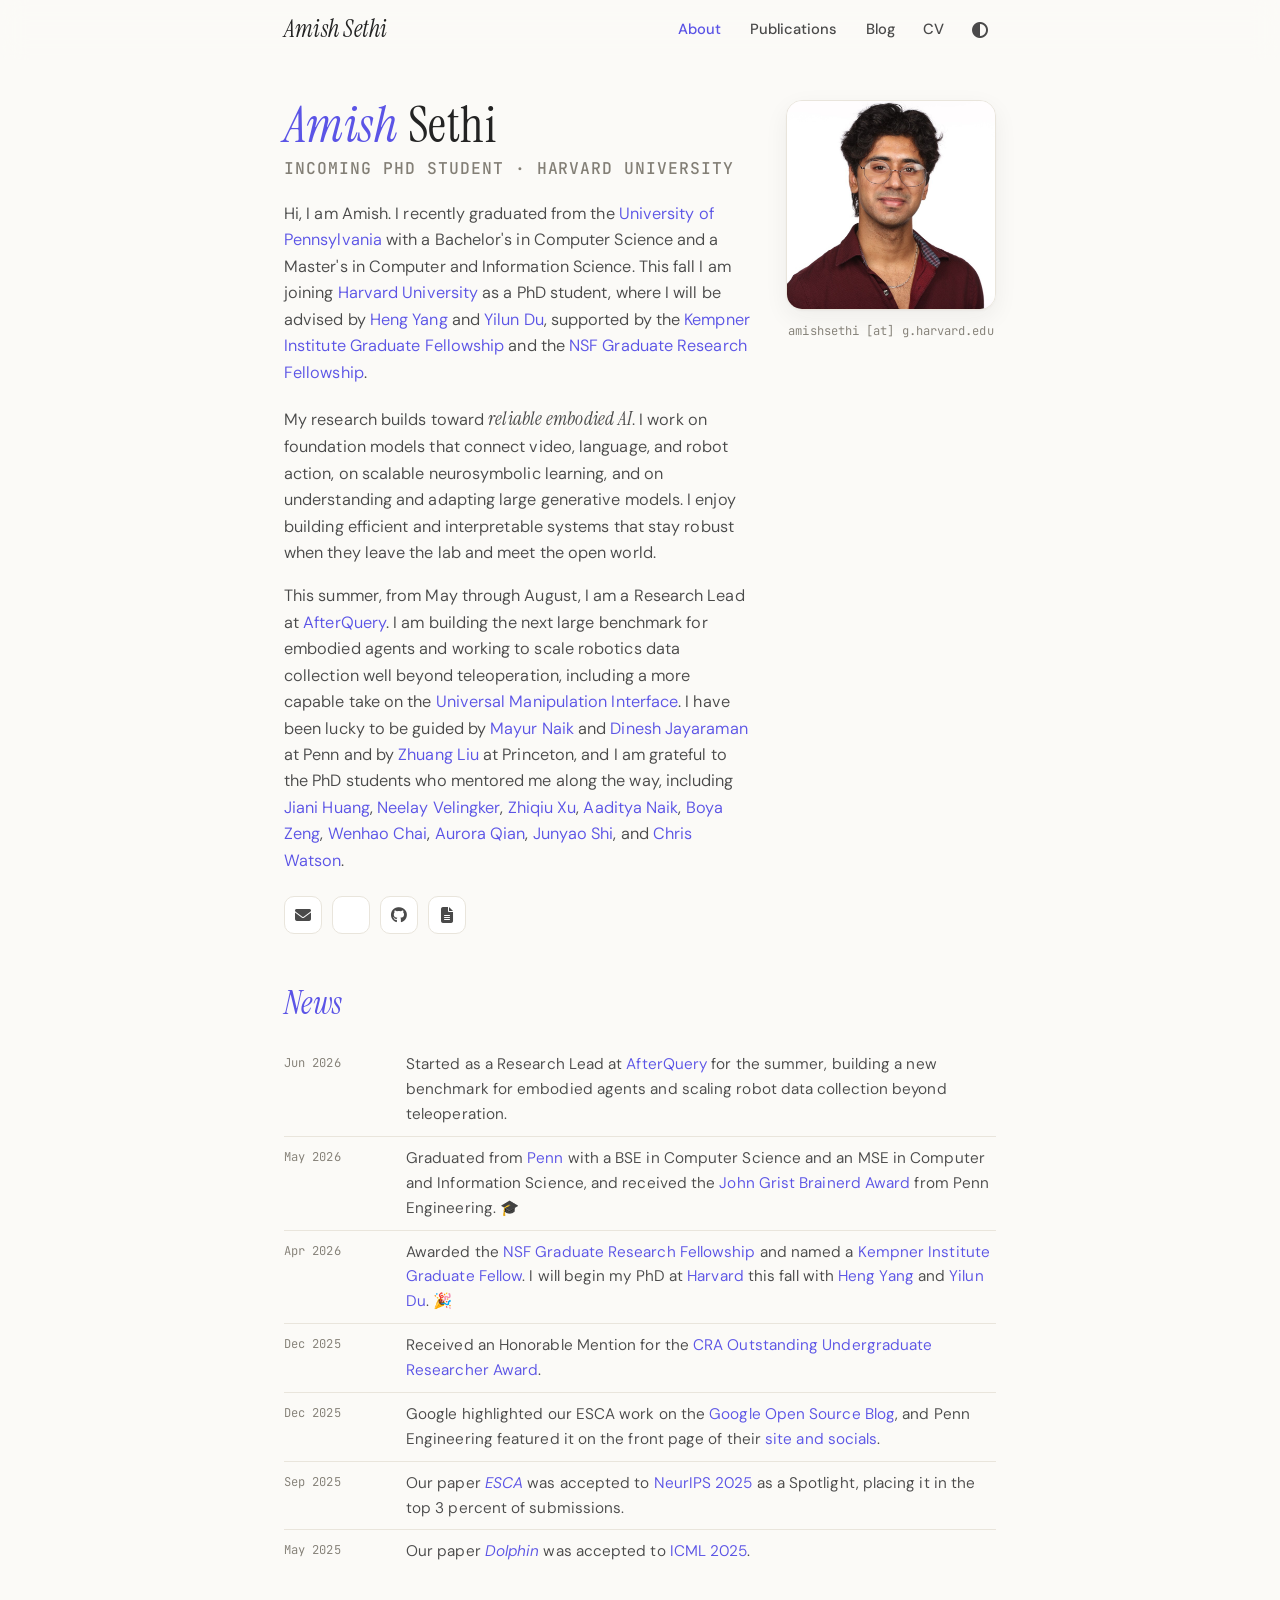
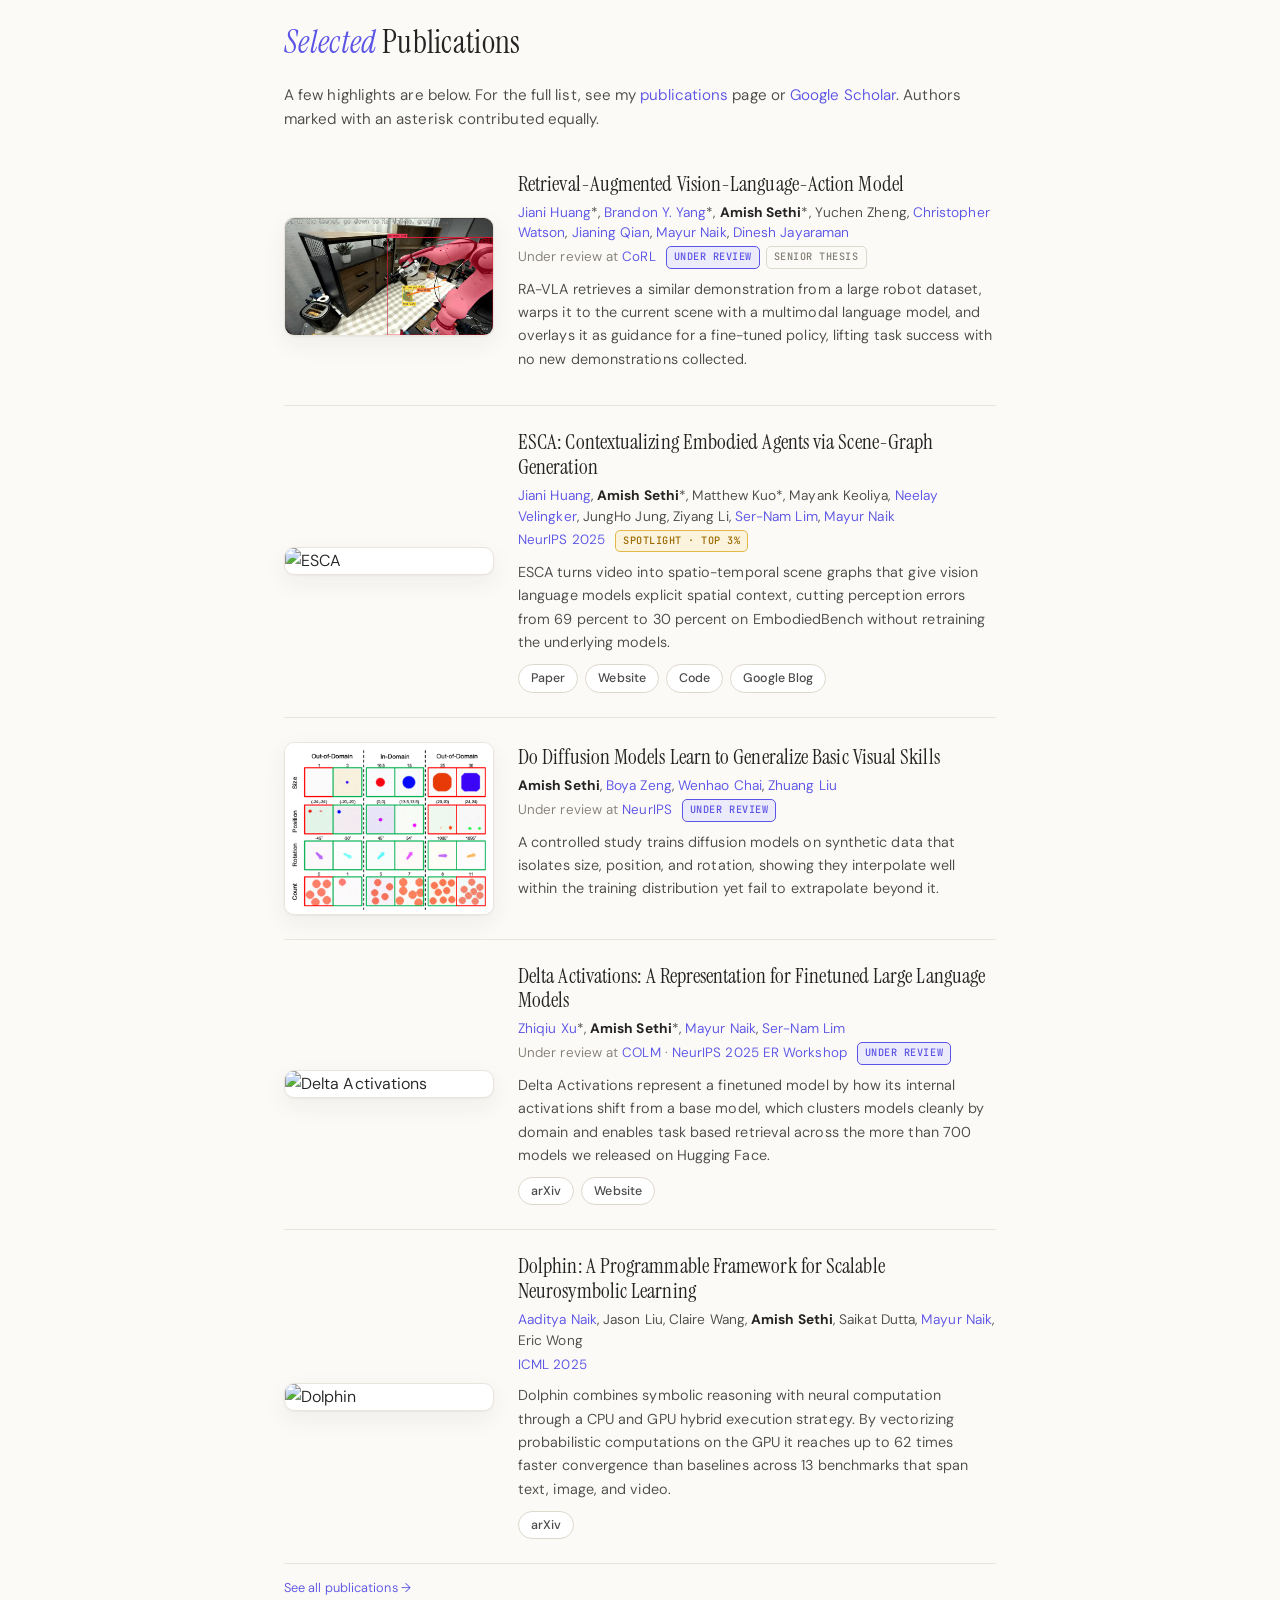
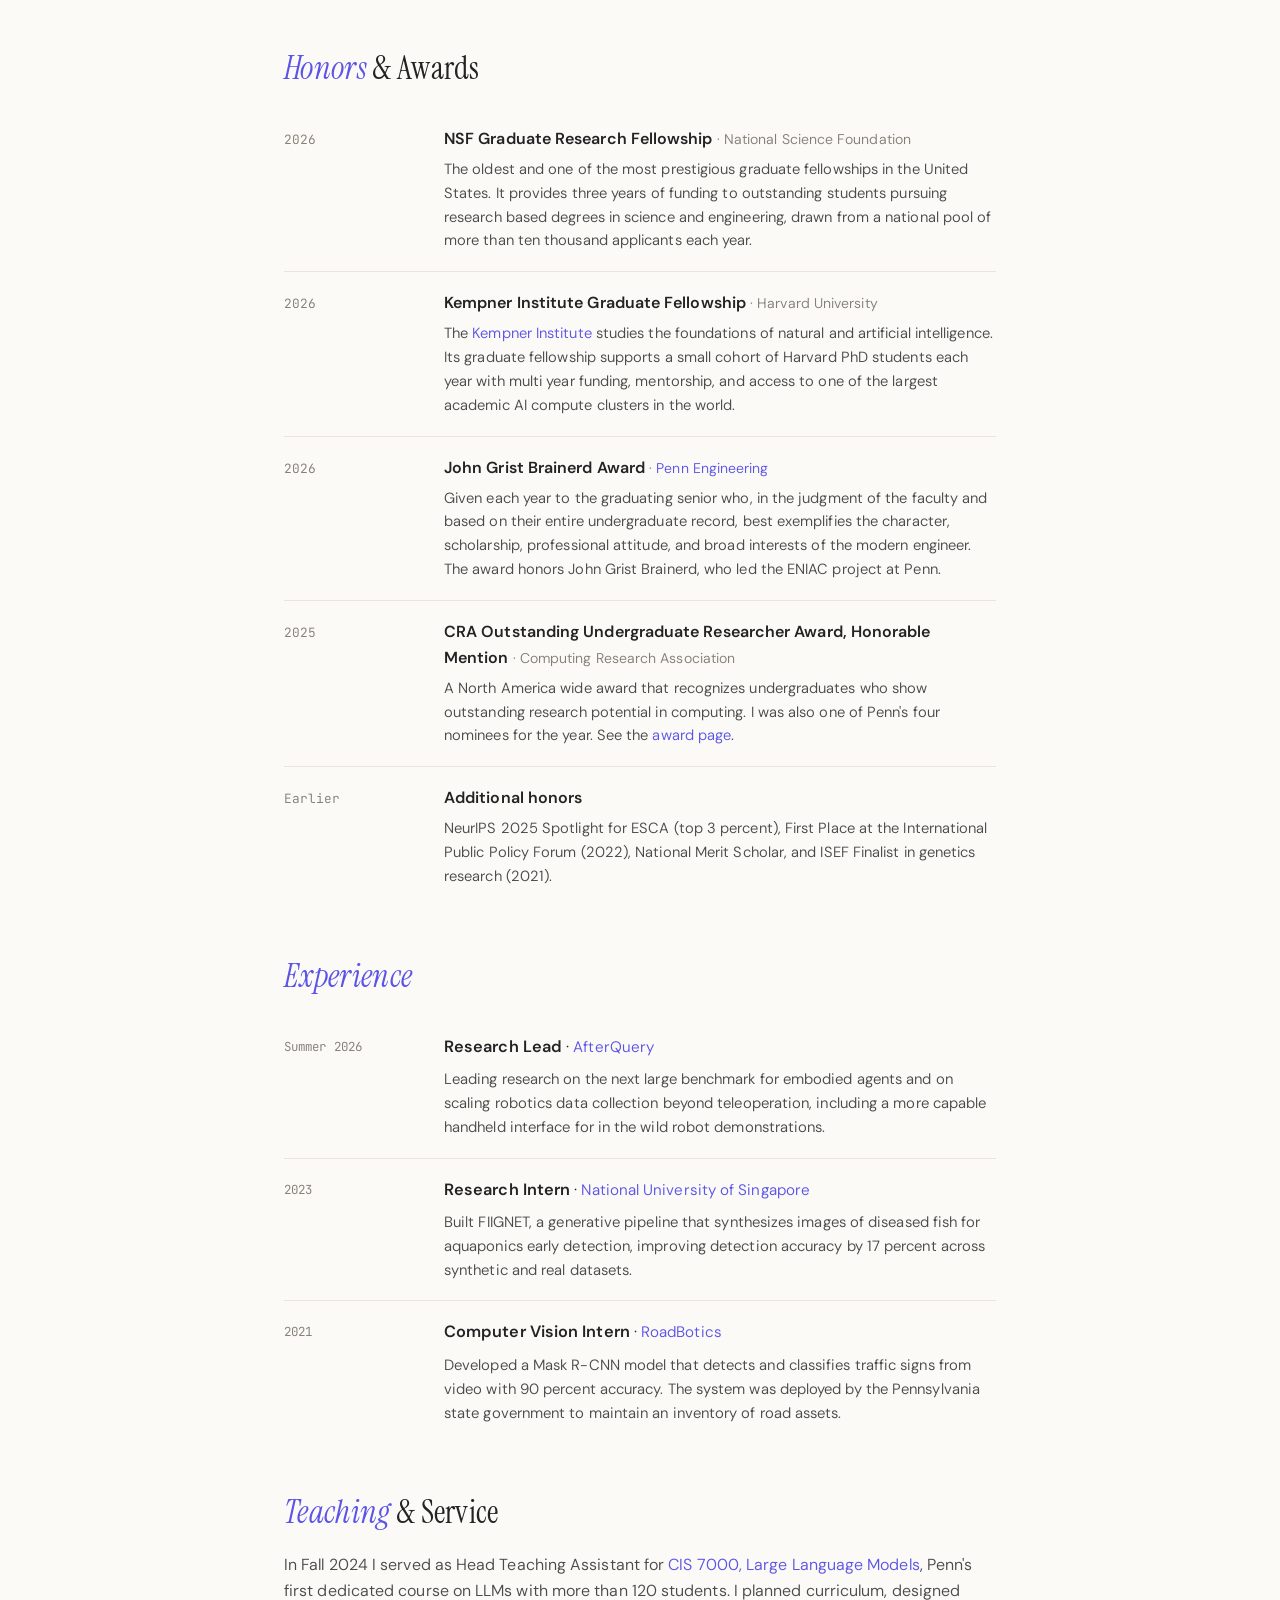
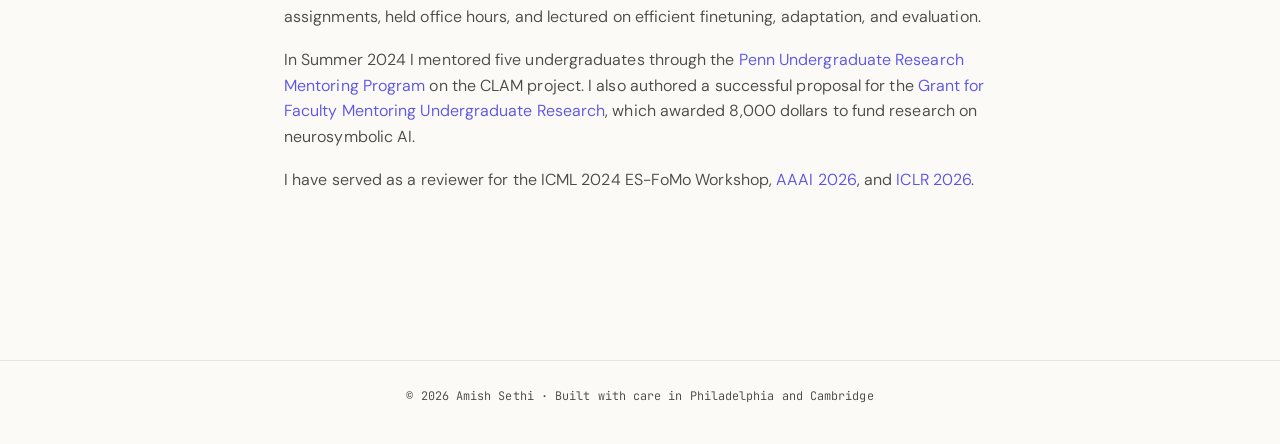
==== commit 112f1d16: "Balance publication thumbnails with text Enlarge the publication figures (210px) and vertically cent" ====
--- a/index.html
+++ b/index.html
@@ -204,13 +204,9 @@
             <a href="https://www.corl.org" target="_blank" rel="noopener">CoRL</a>
             <span class="badge">Under Review</span><span class="badge muted">Senior Thesis</span></p>
           <p class="pub-desc">
-            Fine-tuning a vision language action model on a target task gives large gains, which shows that pretraining
-            alone leaves headroom. RA-VLA recovers much of it without collecting new demonstrations. A retrieval stage
-            picks the demonstration whose semantics and visual context best match the current scene, and a warping stage
-            uses a multimodal large language model to align that trajectory to keypoint correspondences in the new
-            configuration. The adapted trajectory is overlaid onto the robot's observations as a scene grounded
-            reference, and we fine-tune the model to act on these overlays. Evaluated on the RoboLab-120 simulator and
-            real-world tasks, this improves success rates over state-of-the-art models.
+            RA-VLA retrieves a similar demonstration from a large robot dataset, warps it to the current scene with a
+            multimodal language model, and overlays it as guidance for a fine-tuned policy, lifting task success with no
+            new demonstrations collected.
           </p>
         </div>
       </div>
@@ -231,11 +227,9 @@
             <a href="https://neurips.cc/Conferences/2025" target="_blank" rel="noopener">NeurIPS 2025</a>
             <span class="badge gold">Spotlight &middot; Top 3%</span></p>
           <p class="pub-desc">
-            Up to 69 percent of embodied AI failures come from perception errors. ESCA uses VINE, a foundation model
-            that turns video into spatio-temporal scene graphs, to give vision language models explicit spatial context.
-            The approach raises success rates by up to 10 percent, improves spatial reasoning by 14.6 percent, and cuts
-            perception errors from 69 percent to 30 percent on EmbodiedBench, all without retraining the underlying
-            models.
+            ESCA turns video into spatio-temporal scene graphs that give vision language models explicit spatial
+            context, cutting perception errors from 69 percent to 30 percent on EmbodiedBench without retraining the
+            underlying models.
           </p>
           <div class="links">
             <a class="btn" href="esca.pdf" target="_blank" rel="noopener">Paper</a>
@@ -263,10 +257,8 @@
             <a href="https://neurips.cc" target="_blank" rel="noopener">NeurIPS</a>
             <span class="badge">Under Review</span></p>
           <p class="pub-desc">
-            We introduce a controlled framework that trains diffusion models on synthetic data so that we can isolate
-            basic visual skills such as size, position, and rotation. With this setup we find that models interpolate
-            well within the training distribution yet fail to extrapolate beyond it, which exposes a clear limit in how
-            today's generative models generalize.
+            A controlled study trains diffusion models on synthetic data that isolates size, position, and rotation,
+            showing they interpolate well within the training distribution yet fail to extrapolate beyond it.
           </p>
         </div>
       </div>
@@ -287,10 +279,9 @@
             <a href="https://efficient-reasoning.github.io/" target="_blank" rel="noopener">NeurIPS 2025 ER Workshop</a>
             <span class="badge">Under Review</span></p>
           <p class="pub-desc">
-            Delta Activations represent a finetuned model by measuring how its internal activations shift relative to a
-            base model. These vectors cluster cleanly by domain across model hubs and support task based retrieval from
-            only a handful of examples. I led the experiments and released more than 700 finetuned open-source models on
-            Hugging Face to support research on reliable model ecosystems.
+            Delta Activations represent a finetuned model by how its internal activations shift from a base model, which
+            clusters models cleanly by domain and enables task based retrieval across the more than 700 models we
+            released on Hugging Face.
           </p>
           <div class="links">
             <a class="btn" href="https://arxiv.org/abs/2509.04442" target="_blank" rel="noopener">arXiv</a>
--- a/assets/css/style.css
+++ b/assets/css/style.css
@@ -191,8 +191,8 @@
 .news .desc { font-size: 0.96rem; color: var(--text-soft); }
 
 /* ------------------------- Publications --------------------------------- */
-.pub { display: grid; grid-template-columns: 172px 1fr; gap: 26px;
-  padding: 22px 0; border-bottom: 1px solid var(--border); align-items: start; }
+.pub { display: grid; grid-template-columns: 210px 1fr; gap: 24px;
+  padding: 24px 0; border-bottom: 1px solid var(--border); align-items: center; }
 .pub:last-child { border-bottom: none; }
 .pub-thumb {
   width: 100%; border-radius: 10px; overflow: hidden;
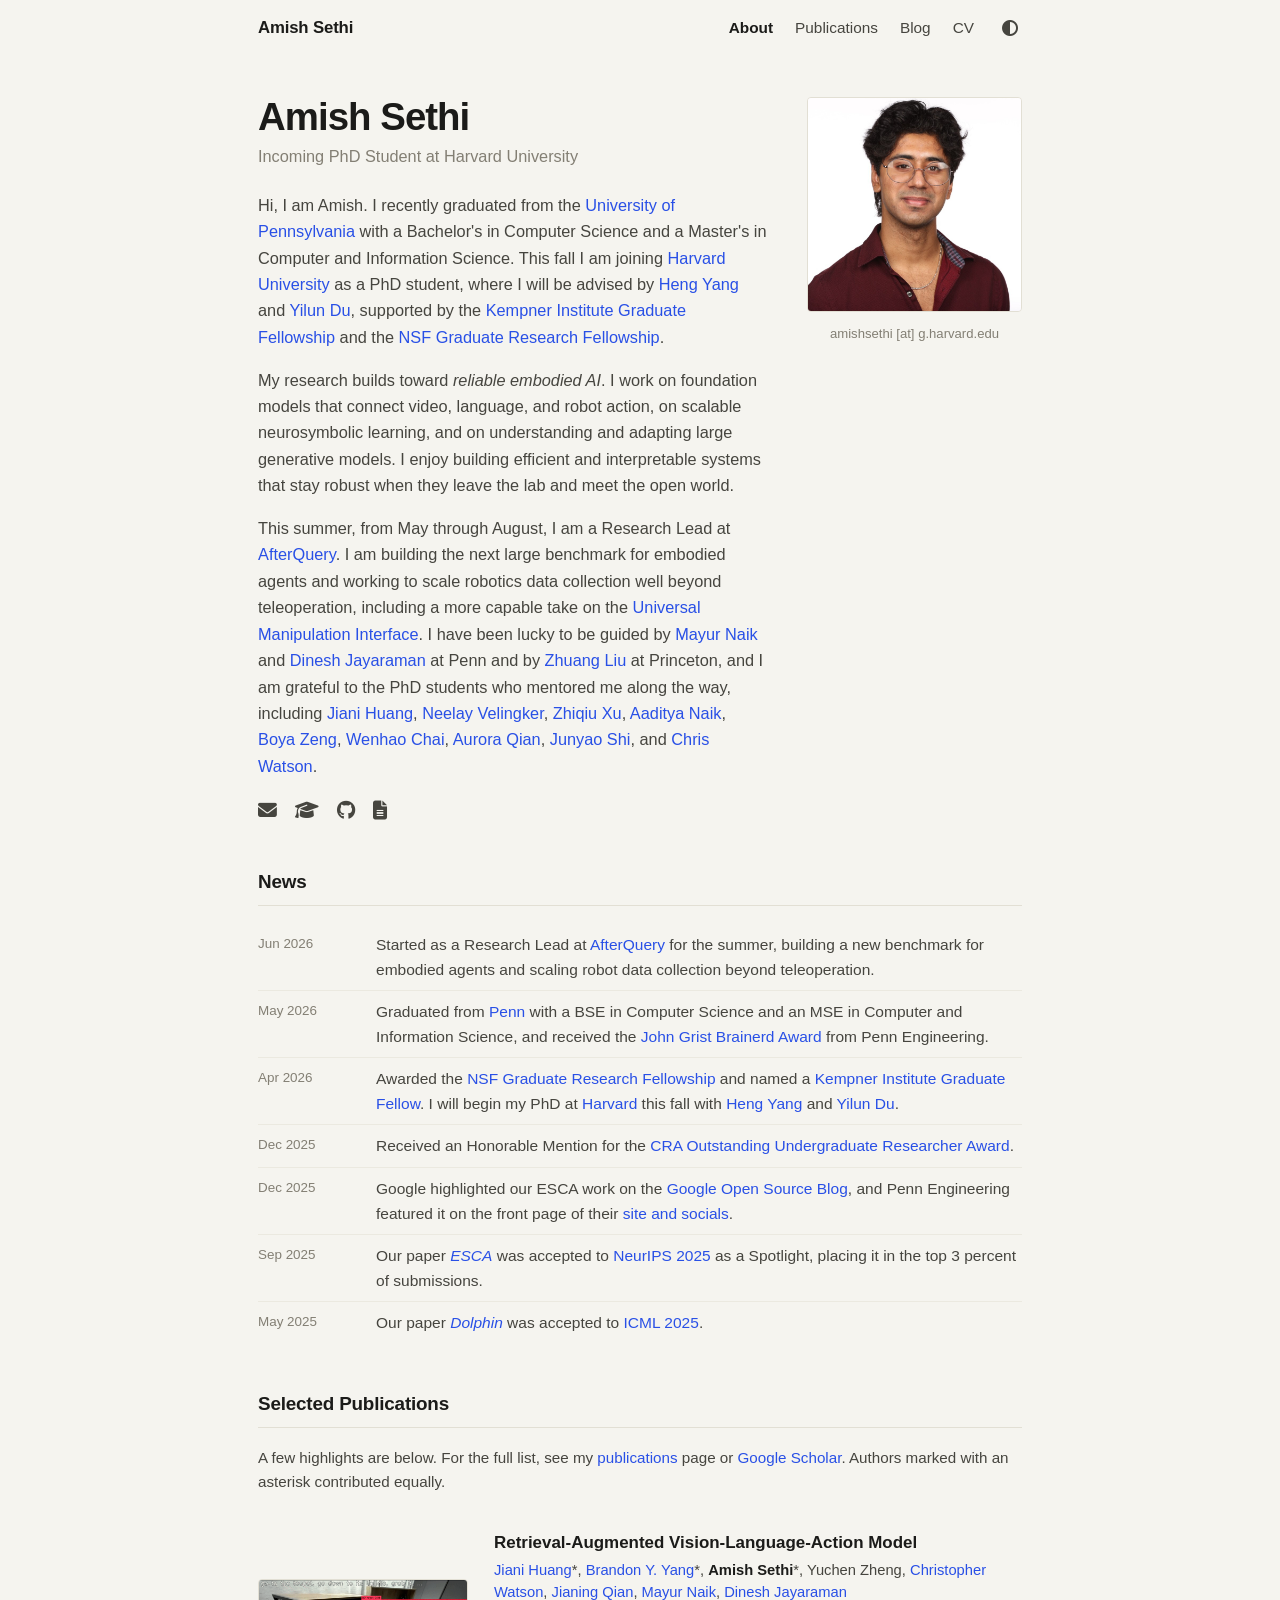
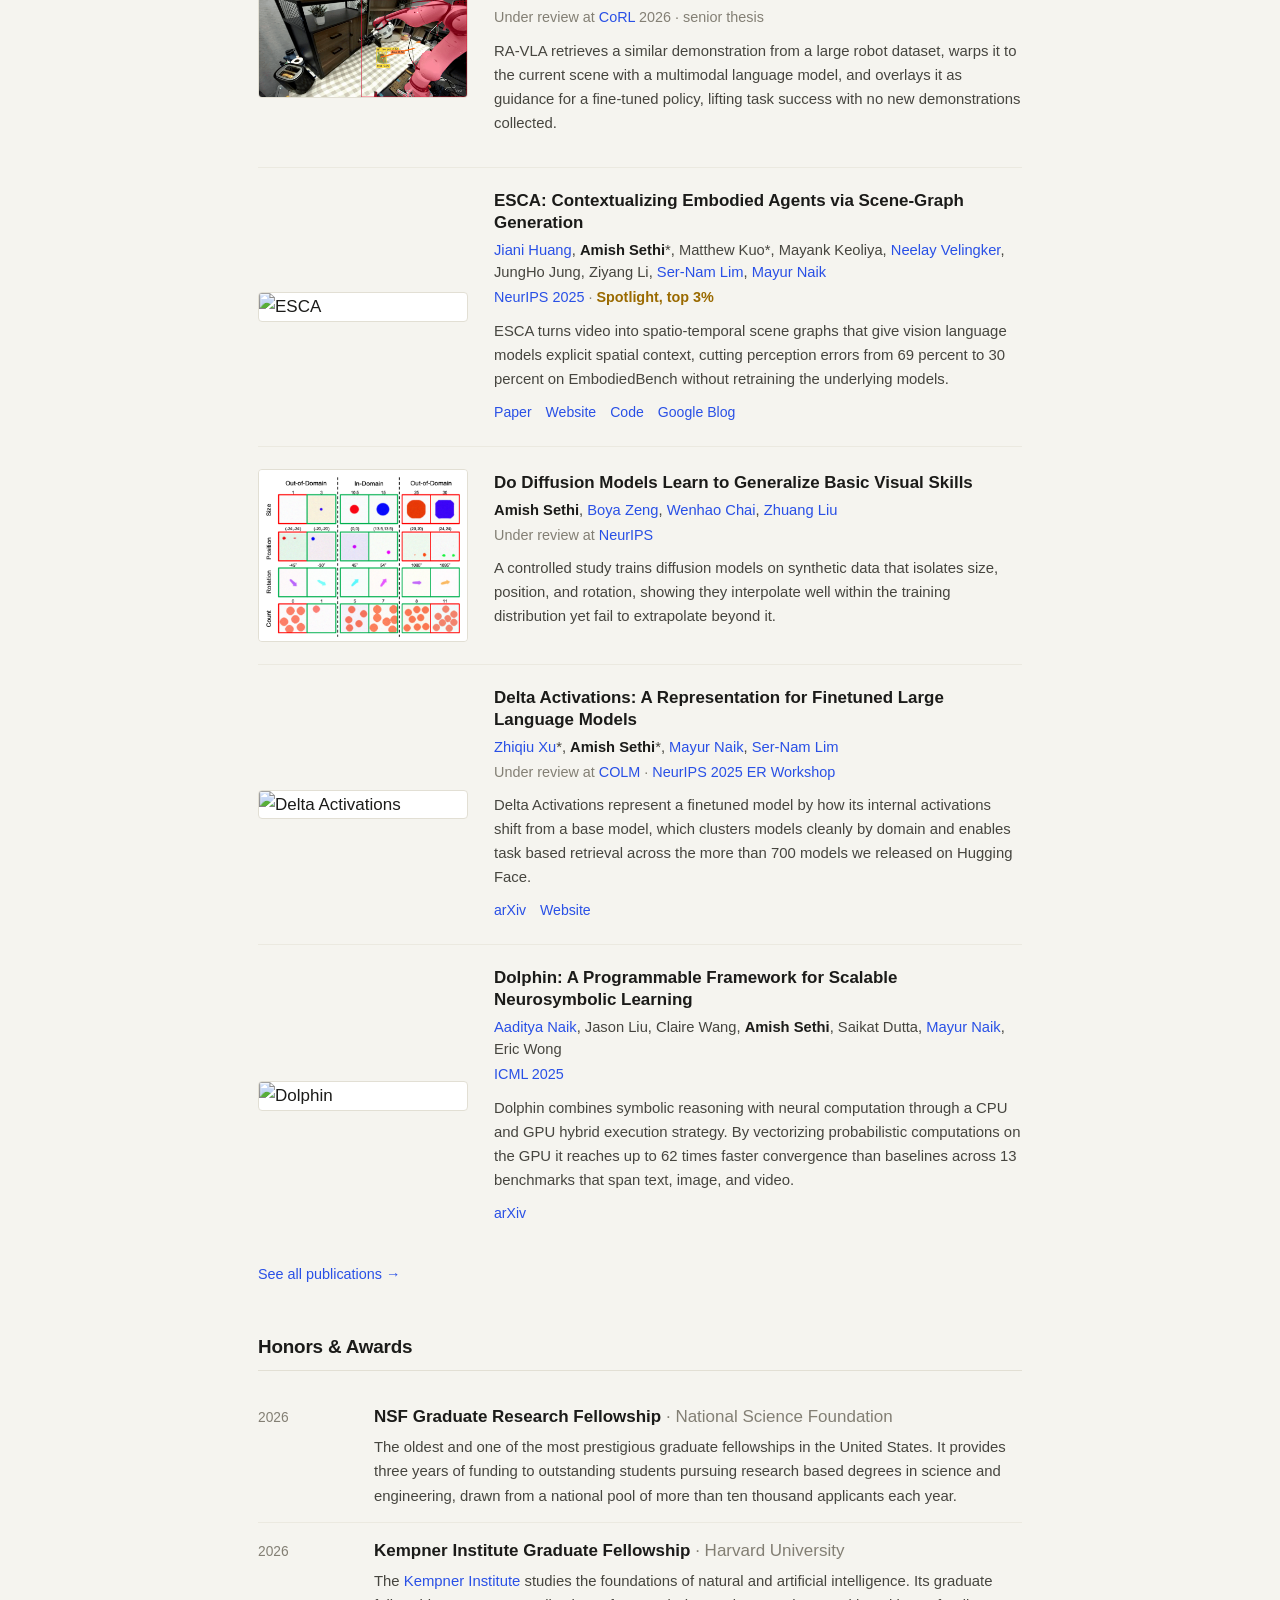
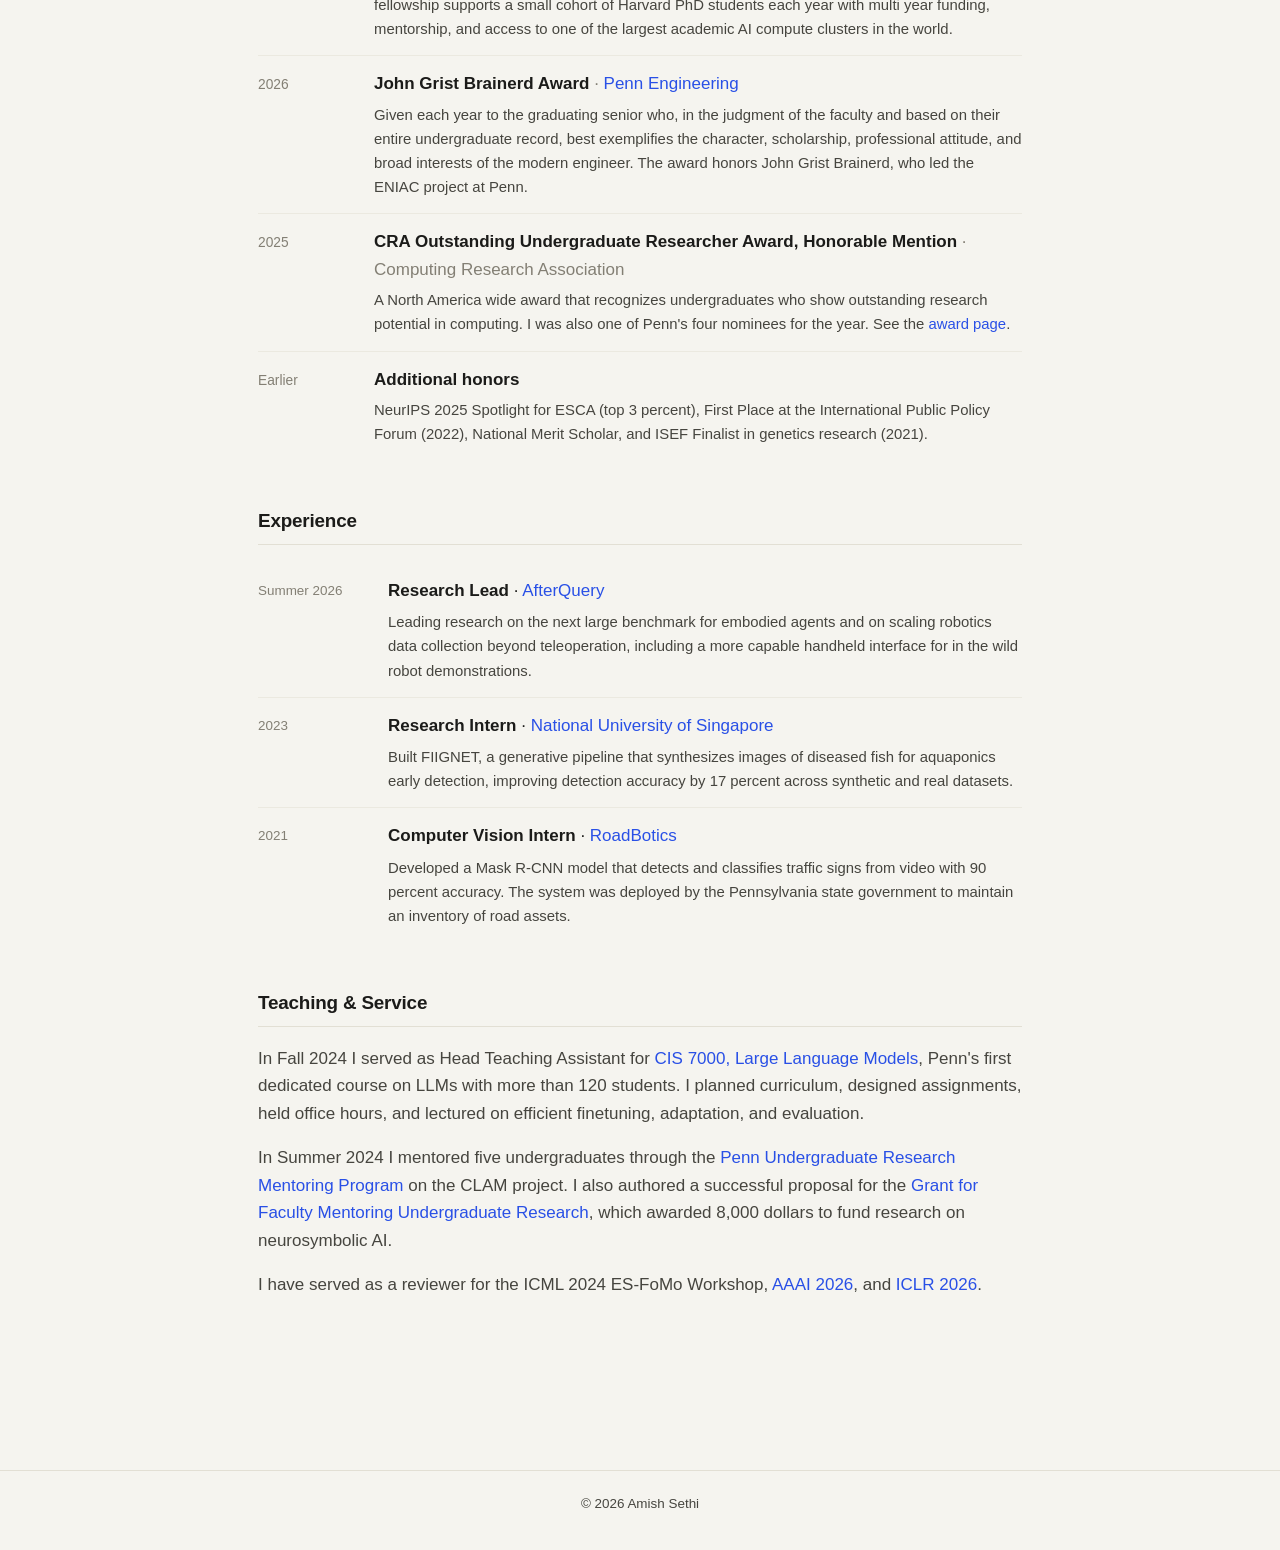
==== commit 52c4e610: "Restyle site and resume to a cleaner, bespoke aesthetic Move away from the templated serif/indigo lo" ====
--- a/index.html
+++ b/index.html
@@ -10,12 +10,7 @@
     content="Amish Sethi is an incoming PhD student at Harvard University working on reliable embodied AI, foundation models for video, language, and robot action, and large generative models.">
   <link rel="icon" type="image/png" href="assets/img/favicon.png">
 
-  <link rel="preconnect" href="https://fonts.googleapis.com">
-  <link rel="preconnect" href="https://fonts.gstatic.com" crossorigin>
-  <link rel="stylesheet"
-    href="https://fonts.googleapis.com/css2?family=Instrument+Serif:ital@0;1&family=DM+Sans:opsz,wght@9..40,300;9..40,400;9..40,500;9..40,600;9..40,700&family=JetBrains+Mono:wght@400;500&display=swap">
   <link rel="stylesheet" href="https://cdnjs.cloudflare.com/ajax/libs/font-awesome/6.5.2/css/all.min.css">
-  <link rel="stylesheet" href="https://cdn.jsdelivr.net/npm/academicons@1.9.4/css/academicons.min.css">
   <link rel="stylesheet" href="assets/css/style.css">
   <script>
     (function () {
@@ -27,7 +22,6 @@
 </head>
 
 <body>
-  <div class="progress-bar" id="progress"></div>
 
   <nav class="nav" id="nav">
     <div class="nav-inner">
@@ -51,7 +45,7 @@
       <div class="hero">
         <div class="hero-text">
           <h1 class="hero-name"><span class="first">Amish</span> Sethi</h1>
-          <p class="hero-role">Incoming PhD Student &middot; Harvard University</p>
+          <p class="hero-role">Incoming PhD Student at Harvard University</p>
 
           <p>
             Hi, I am Amish. I recently graduated from the
@@ -100,7 +94,7 @@
           <div class="socials">
             <a href="mailto:amishsethi@g.harvard.edu" title="Email"><i class="fa-solid fa-envelope"></i></a>
             <a href="https://scholar.google.com/citations?user=k7JSR2UAAAAJ" target="_blank" rel="noopener"
-              title="Google Scholar"><i class="ai ai-google-scholar"></i></a>
+              title="Google Scholar"><i class="fa-solid fa-graduation-cap"></i></a>
             <a href="https://github.com/AmishSethi" target="_blank" rel="noopener" title="GitHub"><i
                 class="fa-brands fa-github"></i></a>
             <a href="data/cv.pdf" target="_blank" rel="noopener" title="Curriculum Vitae"><i
@@ -131,7 +125,7 @@
             <a href="https://www.upenn.edu/" target="_blank" rel="noopener">Penn</a> with a BSE in Computer Science and
             an MSE in Computer and Information Science, and received the
             <a href="https://academics.seas.upenn.edu/ugrad/awards/" target="_blank" rel="noopener">John Grist Brainerd
-              Award</a> from Penn Engineering. 🎓</td>
+              Award</a> from Penn Engineering.</td>
         </tr>
         <tr>
           <td class="date">Apr 2026</td>
@@ -142,7 +136,7 @@
               rel="noopener">Kempner Institute Graduate Fellow</a>. I will begin my PhD at
             <a href="https://www.harvard.edu/" target="_blank" rel="noopener">Harvard</a> this fall with
             <a href="https://hankyang.seas.harvard.edu/" target="_blank" rel="noopener">Heng Yang</a> and
-            <a href="https://yilundu.github.io/" target="_blank" rel="noopener">Yilun Du</a>. 🎉</td>
+            <a href="https://yilundu.github.io/" target="_blank" rel="noopener">Yilun Du</a>.</td>
         </tr>
         <tr>
           <td class="date">Dec 2025</td>
@@ -201,8 +195,7 @@
             <a href="https://www.seas.upenn.edu/~dineshj/" target="_blank" rel="noopener">Dinesh Jayaraman</a>
           </p>
           <p class="pub-venue">Under review at
-            <a href="https://www.corl.org" target="_blank" rel="noopener">CoRL</a>
-            <span class="badge">Under Review</span><span class="badge muted">Senior Thesis</span></p>
+            <a href="https://www.corl.org" target="_blank" rel="noopener">CoRL</a> 2026 &middot; senior thesis</p>
           <p class="pub-desc">
             RA-VLA retrieves a similar demonstration from a large robot dataset, warps it to the current scene with a
             multimodal language model, and overlays it as guidance for a fine-tuned policy, lifting task success with no
@@ -224,8 +217,8 @@
             <a href="https://www.cis.upenn.edu/~mhnaik/" target="_blank" rel="noopener">Mayur Naik</a>
           </p>
           <p class="pub-venue">
-            <a href="https://neurips.cc/Conferences/2025" target="_blank" rel="noopener">NeurIPS 2025</a>
-            <span class="badge gold">Spotlight &middot; Top 3%</span></p>
+            <a href="https://neurips.cc/Conferences/2025" target="_blank" rel="noopener">NeurIPS 2025</a> &middot;
+            <span class="spot">Spotlight, top 3%</span></p>
           <p class="pub-desc">
             ESCA turns video into spatio-temporal scene graphs that give vision language models explicit spatial
             context, cutting perception errors from 69 percent to 30 percent on EmbodiedBench without retraining the
@@ -254,8 +247,7 @@
             <a href="https://liuzhuang13.github.io/" target="_blank" rel="noopener">Zhuang Liu</a>
           </p>
           <p class="pub-venue">Under review at
-            <a href="https://neurips.cc" target="_blank" rel="noopener">NeurIPS</a>
-            <span class="badge">Under Review</span></p>
+            <a href="https://neurips.cc" target="_blank" rel="noopener">NeurIPS</a></p>
           <p class="pub-desc">
             A controlled study trains diffusion models on synthetic data that isolates size, position, and rotation,
             showing they interpolate well within the training distribution yet fail to extrapolate beyond it.
@@ -277,7 +269,7 @@
           <p class="pub-venue">Under review at
             <a href="https://colmweb.org" target="_blank" rel="noopener">COLM</a> &middot;
             <a href="https://efficient-reasoning.github.io/" target="_blank" rel="noopener">NeurIPS 2025 ER Workshop</a>
-            <span class="badge">Under Review</span></p>
+          </p>
           <p class="pub-desc">
             Delta Activations represent a finetuned model by how its internal activations shift from a base model, which
             clusters models cleanly by domain and enables task based retrieval across the more than 700 models we
@@ -444,7 +436,7 @@
   </main>
 
   <footer>
-    <p>&copy; 2026 Amish Sethi &middot; Built with care in Philadelphia and Cambridge</p>
+    <p>&copy; 2026 Amish Sethi</p>
   </footer>
 
   <script src="assets/js/main.js"></script>
--- a/assets/css/style.css
+++ b/assets/css/style.css
@@ -1,411 +1,254 @@
 /* =========================================================================
    Amish Sethi — personal site
-   Typography: Instrument Serif (display/accent) + DM Sans (body) + JetBrains Mono
-   Aesthetic: warm off-white, refined indigo accent, light/dark theme
+   Clean, system-font, warm-paper aesthetic. Light and dark themes.
    ========================================================================= */
 
 :root {
-  --bg:        #fbfaf7;
-  --bg-alt:    #f4f2ec;
-  --surface:   #ffffff;
-  --text:      #232323;
-  --text-soft: #4a4a4a;
-  --muted:     #837f76;
-  --border:    #e9e5dc;
-  --border-strong: #ddd8cc;
-  --accent:    #5b54e6;
-  --accent-deep: #3d35c9;
-  --accent-soft: #ecebfb;
-  --shadow:    0 1px 2px rgba(40, 38, 30, 0.04), 0 8px 24px rgba(40, 38, 30, 0.06);
-  --shadow-hover: 0 4px 10px rgba(40, 38, 30, 0.08), 0 14px 34px rgba(40, 38, 30, 0.10);
-  --serif: 'Instrument Serif', Georgia, 'Times New Roman', serif;
-  --sans: 'DM Sans', -apple-system, BlinkMacSystemFont, 'Segoe UI', sans-serif;
-  --mono: 'JetBrains Mono', ui-monospace, 'SFMono-Regular', Menlo, monospace;
-  --nav-h: 60px;
-  --maxw: 760px;
+  --paper:      #f5f4ef;
+  --paper-2:    #eeece4;
+  --ink:        #1b1b19;
+  --ink-soft:   #46453f;
+  --muted:      #837f74;
+  --line:       #e2dfd4;
+  --line-soft:  #ebe9e0;
+  --link:       #2950e6;
+  --link-hover: #0a23a8;
+  --surface:    #ffffff;
+  --sans: -apple-system, BlinkMacSystemFont, "Segoe UI", Roboto, Helvetica, Arial, sans-serif;
+  --mono: ui-monospace, SFMono-Regular, Menlo, Consolas, monospace;
+  --maxw: 820px;
+  --nav-h: 56px;
 }
 
 html[data-theme='dark'] {
-  --bg:        #1a1a1c;
-  --bg-alt:    #222225;
-  --surface:   #232327;
-  --text:      #ececea;
-  --text-soft: #cfcdc7;
-  --muted:     #9c988e;
-  --border:    #313136;
-  --border-strong: #3c3c42;
-  --accent:    #9b95ff;
-  --accent-deep: #b8b3ff;
-  --accent-soft: #26243a;
-  --shadow:    0 1px 2px rgba(0,0,0,0.3), 0 8px 24px rgba(0,0,0,0.35);
-  --shadow-hover: 0 4px 10px rgba(0,0,0,0.4), 0 14px 34px rgba(0,0,0,0.45);
+  --paper:      #2b2b2b;
+  --paper-2:    #333333;
+  --ink:        #ededea;
+  --ink-soft:   #cfcdc6;
+  --muted:      #9b988f;
+  --line:       #404040;
+  --line-soft:  #3a3a3a;
+  --link:       #7aa0ff;
+  --link-hover: #a9c2ff;
+  --surface:    #343434;
 }
 
 * { box-sizing: border-box; }
-
-html { scroll-behavior: smooth; }
+html { scroll-behavior: smooth; -webkit-text-size-adjust: 100%; }
 
 body {
   margin: 0;
-  background-color: var(--bg);
-  color: var(--text);
+  background: var(--paper);
+  color: var(--ink);
   font-family: var(--sans);
-  font-size: 16px;
-  font-weight: 350;
+  font-size: 17px;
   line-height: 1.62;
-  letter-spacing: 0.005em;
   -webkit-font-smoothing: antialiased;
   text-rendering: optimizeLegibility;
-  transition: background-color 0.3s ease, color 0.3s ease;
-}
-
-p { margin: 0 0 1.05em; color: var(--text-soft); }
-strong { font-weight: 600; color: var(--text); }
+  transition: background-color 0.25s ease, color 0.25s ease;
+}
+
+p { margin: 0 0 1em; color: var(--ink-soft); }
+strong { font-weight: 600; color: var(--ink); }
+em { font-style: italic; }
+em.serif, .serif-em { font-style: italic; font-weight: 400; }
 
 a {
-  color: var(--accent);
+  color: var(--link);
   text-decoration: none;
-  transition: color 0.2s ease, border-color 0.2s ease;
-  border-bottom: 1px solid transparent;
-}
-a:hover { color: var(--accent-deep); border-bottom-color: currentColor; }
-
-/* Instrument Serif emphasis, the signature elegant touch */
-em.serif, .serif-em {
-  font-family: var(--serif);
-  font-style: italic;
-  font-size: 1.18em;
-  font-weight: 400;
-  letter-spacing: 0.01em;
-}
+  transition: color 0.15s ease;
+}
+a:hover { color: var(--link-hover); }
 
 /* ----------------------------- Navbar ---------------------------------- */
 .nav {
-  position: fixed; top: 0; left: 0; right: 0; z-index: 100;
-  height: var(--nav-h);
-  display: flex; align-items: center; justify-content: center;
-  background: color-mix(in srgb, var(--bg) 82%, transparent);
-  backdrop-filter: saturate(150%) blur(12px);
-  -webkit-backdrop-filter: saturate(150%) blur(12px);
+  position: sticky; top: 0; z-index: 50;
+  background: var(--paper);
   border-bottom: 1px solid transparent;
-  transition: border-color 0.3s ease, background-color 0.3s ease;
-}
-.nav.scrolled { border-bottom-color: var(--border); }
+  transition: border-color 0.25s ease, background-color 0.25s ease;
+}
+.nav.scrolled { border-bottom-color: var(--line); }
 .nav-inner {
-  width: 100%; max-width: var(--maxw);
-  padding: 0 24px;
-  display: flex; align-items: center; justify-content: space-between;
-}
-.nav-brand {
-  font-family: var(--serif); font-style: italic; font-size: 1.5rem;
-  color: var(--text); border: none; letter-spacing: 0.01em;
-}
-.nav-brand:hover { color: var(--accent); }
-.nav-links { display: flex; align-items: center; gap: 4px; }
-.nav-links a {
-  color: var(--text-soft); border: none;
-  font-size: 0.92rem; font-weight: 500;
-  padding: 7px 12px; border-radius: 8px;
-}
-.nav-links a:hover { color: var(--accent); background: var(--accent-soft); }
-.nav-links a.active { color: var(--accent); }
+  max-width: var(--maxw); margin: 0 auto; height: var(--nav-h);
+  padding: 0 28px; display: flex; align-items: center; justify-content: space-between;
+}
+.nav-brand { font-weight: 700; font-size: 1.05rem; color: var(--ink); letter-spacing: -0.01em; }
+.nav-brand:hover { color: var(--ink); opacity: 0.7; }
+.nav-links { display: flex; align-items: center; gap: 22px; }
+.nav-links a { color: var(--ink-soft); font-size: 0.96rem; font-weight: 450; }
+.nav-links a:hover { color: var(--link); }
+.nav-links a.active { color: var(--ink); font-weight: 600; }
 .theme-toggle {
-  background: none; border: none; cursor: pointer;
-  color: var(--text-soft); padding: 8px; margin-left: 4px;
-  border-radius: 8px; display: inline-flex; font-size: 1rem;
-  transition: color 0.2s ease, background 0.2s ease;
-}
-.theme-toggle:hover { color: var(--accent); background: var(--accent-soft); }
-.nav-toggle { display: none; background: none; border: none; color: var(--text);
-  font-size: 1.3rem; cursor: pointer; padding: 6px; }
-
-/* reading progress bar */
-.progress-bar {
-  position: fixed; top: 0; left: 0; height: 2px; width: 0%;
-  background: var(--accent); z-index: 101; transition: width 0.1s linear;
-}
+  background: none; border: none; cursor: pointer; color: var(--ink-soft);
+  padding: 4px; display: inline-flex; font-size: 1rem; margin-left: 2px;
+}
+.theme-toggle:hover { color: var(--link); }
+.nav-toggle { display: none; }
 
 /* ----------------------------- Layout ---------------------------------- */
-.wrap {
-  max-width: var(--maxw);
-  margin: 0 auto;
-  padding: calc(var(--nav-h) + 40px) 24px 80px;
-}
-section { margin-top: 52px; scroll-margin-top: calc(var(--nav-h) + 16px); }
+.wrap { max-width: var(--maxw); margin: 0 auto; padding: 40px 28px 90px; }
+section { margin-top: 46px; scroll-margin-top: calc(var(--nav-h) + 14px); }
 
 h2.section-title {
-  font-family: var(--serif); font-weight: 400; font-style: normal;
-  font-size: 2rem; line-height: 1.1; margin: 0 0 22px;
-  color: var(--text); letter-spacing: 0.01em;
-}
-h2.section-title .lead { color: var(--accent); font-style: italic; }
+  font-size: 1.18rem; font-weight: 700; letter-spacing: -0.01em;
+  margin: 0 0 18px; padding-bottom: 7px; color: var(--ink);
+  border-bottom: 1px solid var(--line);
+}
+h2.section-title .lead { color: inherit; font-style: normal; }
 
 /* ------------------------------ Hero ------------------------------------ */
-.hero { display: flex; flex-direction: row; align-items: flex-start; gap: 36px; }
+.hero { display: flex; flex-direction: row; align-items: flex-start; gap: 40px; }
 .hero-text { flex: 1; min-width: 0; }
-.hero-name {
-  font-family: var(--serif); font-weight: 400; line-height: 1.02;
-  font-size: 3.1rem; margin: 0 0 4px; letter-spacing: 0.01em;
-}
-.hero-name .first { font-style: italic; color: var(--accent); }
-.hero-role {
-  font-family: var(--mono); font-size: 0.78rem; font-weight: 500;
-  letter-spacing: 0.06em; text-transform: uppercase; color: var(--muted);
-  margin: 0 0 20px;
-}
+.hero-name { font-size: 2.4rem; font-weight: 700; line-height: 1.05;
+  letter-spacing: -0.025em; margin: 0 0 6px; color: var(--ink); }
+.hero-name .first { color: inherit; font-style: normal; }
+.hero-role { font-size: 1.02rem; color: var(--muted); font-weight: 450; margin: 0 0 22px; }
 .hero-text p { font-size: 1.02rem; }
-.profile { flex-shrink: 0; width: 210px; }
-.profile img {
-  width: 100%; border-radius: 16px; display: block;
-  box-shadow: var(--shadow); border: 1px solid var(--border);
-}
-.profile .contact-line {
-  margin-top: 12px; font-family: var(--mono); font-size: 0.76rem;
-  color: var(--muted); text-align: center; line-height: 1.5;
-}
-
-/* social icons */
-.socials { display: flex; gap: 10px; margin-top: 22px; flex-wrap: wrap; }
-.socials a {
-  display: inline-flex; align-items: center; justify-content: center;
-  width: 38px; height: 38px; border-radius: 10px;
-  border: 1px solid var(--border); color: var(--text-soft);
-  background: var(--surface); font-size: 1rem;
-  transition: all 0.2s ease;
-}
-.socials a:hover {
-  color: #fff; background: var(--accent); border-color: var(--accent);
-  transform: translateY(-2px);
-}
-html[data-theme='dark'] .socials a:hover { color: #14121f; }
+.profile { flex-shrink: 0; width: 215px; }
+.profile img { width: 100%; border-radius: 4px; display: block; border: 1px solid var(--line); }
+.profile .contact-line { margin-top: 11px; font-size: 0.82rem; color: var(--muted); text-align: center; }
+
+/* social links, plain icons */
+.socials { display: flex; gap: 18px; margin-top: 22px; align-items: center; }
+.socials a { color: var(--ink-soft); font-size: 1.18rem; line-height: 1; }
+.socials a:hover { color: var(--link); }
 
 /* ------------------------------ News ------------------------------------ */
 .news { width: 100%; border-collapse: collapse; }
-.news td { padding: 9px 0; vertical-align: top; border-bottom: 1px solid var(--border); }
-.news tr:last-child td { border-bottom: none; }
-.news .date {
-  width: 122px; white-space: nowrap; padding-right: 18px;
-  font-family: var(--mono); font-size: 0.76rem; color: var(--muted);
-  padding-top: 11px;
-}
-.news .desc { font-size: 0.96rem; color: var(--text-soft); }
+.news td { padding: 8px 0; vertical-align: top; }
+.news tr + tr td { border-top: 1px solid var(--line-soft); }
+.news .date { width: 118px; white-space: nowrap; padding-right: 18px; padding-top: 9px;
+  font-size: 0.84rem; color: var(--muted); }
+.news .desc { font-size: 0.97rem; color: var(--ink-soft); }
 
 /* ------------------------- Publications --------------------------------- */
-.pub { display: grid; grid-template-columns: 210px 1fr; gap: 24px;
-  padding: 24px 0; border-bottom: 1px solid var(--border); align-items: center; }
-.pub:last-child { border-bottom: none; }
-.pub-thumb {
-  width: 100%; border-radius: 10px; overflow: hidden;
-  border: 1px solid var(--border); background: var(--surface);
-  box-shadow: var(--shadow); transition: transform 0.25s ease, box-shadow 0.25s ease;
-}
+.pub { display: grid; grid-template-columns: 210px 1fr; gap: 26px;
+  padding: 22px 0; align-items: center; }
+.pub + .pub { border-top: 1px solid var(--line-soft); }
+.pub-thumb { width: 100%; border-radius: 4px; overflow: hidden; border: 1px solid var(--line); background: var(--surface); }
 .pub-thumb img, .pub-thumb video { width: 100%; height: auto; display: block; }
-.pub:hover .pub-thumb { transform: translateY(-3px); box-shadow: var(--shadow-hover); }
-.pub-thumb.ph {
-  aspect-ratio: 16 / 10; display: flex; align-items: center; justify-content: center;
-  text-align: center; padding: 12px; line-height: 1.4;
-  background: linear-gradient(135deg, var(--accent-soft), var(--bg-alt));
-  font-family: var(--mono); font-size: 0.66rem; letter-spacing: 0.04em;
-  text-transform: uppercase; color: var(--accent);
-}
-.pub-title {
-  font-family: var(--serif); font-weight: 400; font-size: 1.32rem;
-  line-height: 1.18; margin: 0 0 5px; color: var(--text);
-}
-.pub-authors { font-size: 0.86rem; color: var(--text-soft); margin: 0 0 3px; line-height: 1.5; }
-.pub-authors .me { font-weight: 700; color: var(--text); }
-.pub-venue { font-size: 0.84rem; color: var(--muted); margin: 0 0 9px; }
+.pub-title { font-weight: 650; font-size: 1.06rem; line-height: 1.3; margin: 0 0 5px; color: var(--ink); }
+.pub-authors { font-size: 0.92rem; color: var(--ink-soft); margin: 0 0 3px; line-height: 1.5; }
+.pub-authors .me { font-weight: 700; color: var(--ink); }
+.pub-venue { font-size: 0.9rem; color: var(--muted); margin: 0 0 9px; }
 .pub-venue em { font-style: italic; }
-.pub-desc { font-size: 0.9rem; color: var(--text-soft); margin: 8px 0 10px; }
-
-/* venue / status badges */
-.badge {
-  display: inline-block; font-family: var(--mono); font-size: 0.64rem;
-  font-weight: 500; letter-spacing: 0.05em; text-transform: uppercase;
-  padding: 2px 7px; border-radius: 5px; margin-left: 6px; vertical-align: middle;
-  border: 1px solid var(--accent); color: var(--accent); background: var(--accent-soft);
-}
-.badge.gold { color: #9a6a00; border-color: #e3b748; background: #fbf3dc; }
-html[data-theme='dark'] .badge.gold { color: #f0c558; border-color: #6b551f; background: #2c2616; }
-.badge.muted { color: var(--muted); border-color: var(--border-strong); background: transparent; }
-
-/* link buttons */
-.links { display: flex; flex-wrap: wrap; gap: 7px; }
-.btn {
-  font-size: 0.78rem; font-weight: 500; font-family: var(--sans);
-  padding: 3px 12px; border-radius: 20px;
-  border: 1px solid var(--border-strong); color: var(--text-soft);
-  background: var(--surface); border-bottom: 1px solid var(--border-strong);
-}
-.btn:hover { color: #fff; background: var(--accent); border-color: var(--accent); }
-html[data-theme='dark'] .btn:hover { color: #14121f; }
-
-/* equal-contribution note */
-.note { font-size: 0.8rem; color: var(--muted); margin-top: 14px; }
+.pub-venue .spot { color: #9a6a00; font-weight: 600; }
+html[data-theme='dark'] .pub-venue .spot { color: #e4b75a; }
+.pub-desc { font-size: 0.93rem; color: var(--ink-soft); margin: 8px 0 10px; }
+
+/* status notes rendered as plain text, no pills */
+.badge { font-size: inherit; color: var(--muted); }
+.badge.gold { color: #9a6a00; font-weight: 600; }
+html[data-theme='dark'] .badge.gold { color: #e4b75a; }
+.badge.muted { color: var(--muted); }
+
+/* link list, plain bracket-free text links */
+.links { display: flex; flex-wrap: wrap; gap: 14px; margin-top: 2px; }
+.links a { font-size: 0.88rem; color: var(--link); }
+.links a:hover { color: var(--link-hover); }
+
+.note { font-size: 0.9rem; color: var(--muted); margin-top: 16px; }
 
 /* --------------------------- Awards ------------------------------------- */
-.award { display: grid; grid-template-columns: 138px 1fr; gap: 22px;
-  padding: 18px 0; border-bottom: 1px solid var(--border); align-items: baseline; }
-.award:last-child { border-bottom: none; }
-.award .year { font-family: var(--mono); font-size: 0.8rem; color: var(--muted); padding-top: 2px; }
-.award .body .a-title { font-weight: 600; color: var(--text); font-size: 1rem; }
-.award .body .a-issuer { color: var(--muted); font-size: 0.88rem; }
-.award .body p { margin: 6px 0 0; font-size: 0.92rem; }
+.award { display: grid; grid-template-columns: 96px 1fr; gap: 20px;
+  padding: 14px 0; align-items: baseline; }
+.award + .award { border-top: 1px solid var(--line-soft); }
+.award .year { font-size: 0.86rem; color: var(--muted); padding-top: 2px; }
+.award .body .a-title { font-weight: 600; color: var(--ink); }
+.award .body .a-issuer { color: var(--muted); }
+.award .body p { margin: 5px 0 0; font-size: 0.93rem; }
 
 /* ------------------------- Experience ----------------------------------- */
-.exp { display: grid; grid-template-columns: 138px 1fr; gap: 22px;
-  padding: 18px 0; border-bottom: 1px solid var(--border); }
-.exp:last-child { border-bottom: none; }
-.exp .when { font-family: var(--mono); font-size: 0.78rem; color: var(--muted); padding-top: 3px; }
-.exp .role { font-weight: 600; color: var(--text); font-size: 1.02rem; }
-.exp .org { color: var(--accent); font-size: 0.95rem; }
-.exp p { margin: 7px 0 0; font-size: 0.93rem; }
+.exp { display: grid; grid-template-columns: 110px 1fr; gap: 20px; padding: 14px 0; }
+.exp + .exp { border-top: 1px solid var(--line-soft); }
+.exp .when { font-size: 0.84rem; color: var(--muted); padding-top: 3px; }
+.exp .role { font-weight: 600; color: var(--ink); }
+.exp .org { color: var(--link); }
+.exp p { margin: 6px 0 0; font-size: 0.93rem; }
 
 ul.clean { margin: 8px 0 0; padding-left: 18px; }
-ul.clean li { margin-bottom: 5px; font-size: 0.95rem; color: var(--text-soft); }
+ul.clean li { margin-bottom: 5px; font-size: 0.95rem; color: var(--ink-soft); }
 
 /* ------------------------------ Footer ---------------------------------- */
-footer {
-  border-top: 1px solid var(--border); margin-top: 70px;
-  padding: 26px 24px; text-align: center;
-  font-family: var(--mono); font-size: 0.74rem; color: var(--muted);
-}
-
-/* ============================ BLOG ================================== */
-/* blog index list */
-.post-list { margin-top: 8px; }
-.post-item { padding: 20px 0; border-bottom: 1px solid var(--border); }
-.post-item:last-child { border-bottom: none; }
-.post-item .p-date {
-  font-family: var(--mono); font-size: 0.74rem; color: var(--muted);
-  text-transform: uppercase; letter-spacing: 0.05em;
-}
-.post-item .p-title {
-  font-family: var(--serif); font-size: 1.55rem; line-height: 1.12;
-  margin: 3px 0 5px; color: var(--text); display: inline-block; border: none;
-}
-a.post-item-link { border: none; }
-a.post-item-link:hover .p-title { color: var(--accent); }
-.post-item .p-sub { font-size: 0.95rem; color: var(--text-soft); margin: 0; }
-.post-item .p-tags { margin-top: 8px; }
-
-/* single post */
-.post-wrap { max-width: 700px; }
+footer { border-top: 1px solid var(--line); margin-top: 64px; padding: 22px 28px;
+  text-align: center; font-size: 0.84rem; color: var(--muted); }
+footer a { color: var(--muted); text-decoration: underline; text-underline-offset: 2px; }
+footer a:hover { color: var(--link); }
+
+/* ====================== Blog index ===================== */
+.post-list { margin-top: 6px; }
+.post-item { padding: 22px 0; }
+.post-item + .post-item, .post-list .post-item-link + .post-item-link .post-item { border-top: 1px solid var(--line-soft); }
+.post-item .p-date { font-size: 0.82rem; color: var(--muted); }
+.post-item .p-title { font-size: 1.3rem; font-weight: 700; letter-spacing: -0.02em;
+  margin: 4px 0 5px; color: var(--ink); display: inline-block; }
+a.post-item-link:hover .p-title { color: var(--link); }
+.post-item .p-sub { font-size: 0.96rem; color: var(--ink-soft); margin: 0; }
+.post-item .p-tags { margin-top: 9px; display: flex; gap: 14px; }
+.post-item .p-tags .badge { font-size: 0.78rem; color: var(--muted); }
+
+/* ====================== Blog post ===================== */
+.post-wrap { max-width: 680px; }
 .post-head { margin-bottom: 30px; }
-.post-head .p-kicker {
-  font-family: var(--mono); font-size: 0.74rem; color: var(--muted);
-  text-transform: uppercase; letter-spacing: 0.06em; margin: 0 0 10px;
-}
-.post-head h1 {
-  font-family: var(--serif); font-weight: 400; font-size: 2.7rem;
-  line-height: 1.08; margin: 0 0 12px; color: var(--text); letter-spacing: 0.01em;
-}
-.post-head .p-meta { font-family: var(--mono); font-size: 0.76rem; color: var(--muted); }
-.post-head .p-meta a { color: var(--muted); border-bottom: 1px solid var(--border-strong); }
-.post-head .p-meta a:hover { color: var(--accent); }
-
-.post-body { font-size: 1.05rem; line-height: 1.72; color: var(--text-soft); }
-.post-body > p:first-of-type { font-size: 1.12rem; }
-.post-body h2 {
-  font-family: var(--serif); font-weight: 400; font-size: 1.7rem; line-height: 1.15;
-  color: var(--text); margin: 38px 0 12px; letter-spacing: 0.01em;
-}
-.post-body h3 {
-  font-weight: 600; font-size: 1.1rem; color: var(--text); margin: 26px 0 8px;
-}
-.post-body p { margin: 0 0 1.15em; }
-.post-body ul, .post-body ol { margin: 0 0 1.15em; padding-left: 22px; }
+.post-head .p-kicker { font-size: 0.82rem; color: var(--muted); margin: 0 0 10px; font-weight: 500; }
+.post-head h1 { font-size: 2.15rem; font-weight: 700; line-height: 1.12;
+  letter-spacing: -0.025em; margin: 0 0 12px; color: var(--ink); }
+.post-head .p-meta { font-size: 0.85rem; color: var(--muted); }
+.post-head .p-meta a { color: var(--muted); text-decoration: underline; text-underline-offset: 2px; }
+.post-head .p-meta a:hover { color: var(--link); }
+
+.post-body { font-size: 1.06rem; line-height: 1.7; color: var(--ink-soft); }
+.post-body > p:first-of-type { font-size: 1.1rem; }
+.post-body h2 { font-size: 1.4rem; font-weight: 700; letter-spacing: -0.02em;
+  color: var(--ink); margin: 36px 0 12px; }
+.post-body h3 { font-weight: 600; font-size: 1.1rem; color: var(--ink); margin: 26px 0 8px; }
+.post-body p { margin: 0 0 1.1em; }
+.post-body ul, .post-body ol { margin: 0 0 1.1em; padding-left: 22px; }
 .post-body li { margin-bottom: 6px; }
-.post-body em { font-style: italic; }
-.post-body strong { color: var(--text); }
-
-/* latex-style blockquote */
-.post-body blockquote {
-  margin: 1.4em 0; padding: 2px 0 2px 20px;
-  border-left: 2px solid var(--accent); color: var(--text);
-  font-family: var(--serif); font-size: 1.3rem; font-style: italic; line-height: 1.4;
-}
-
-/* figures and captions */
+.post-body strong { color: var(--ink); }
+
+.post-body blockquote { margin: 1.3em 0; padding: 2px 0 2px 18px;
+  border-left: 2px solid var(--line); color: var(--ink); font-style: italic; }
+
 .post-body figure { margin: 24px 0; text-align: center; }
-.post-body figure img {
-  max-width: 100%; border-radius: 10px; border: 1px solid var(--border); box-shadow: var(--shadow);
-}
-.post-body figcaption {
-  font-size: 0.82rem; color: var(--muted); margin-top: 9px; line-height: 1.5;
-  text-align: center;
-}
-
-/* inline citations [n] */
-sup.cite { font-size: 0.7em; line-height: 0; }
-sup.cite a {
-  color: var(--accent); border: none; font-weight: 600; padding: 0 1px;
-  font-family: var(--mono);
-}
-sup.cite a:hover { color: var(--accent-deep); }
-
-/* references list */
-.references { margin-top: 46px; padding-top: 20px; border-top: 1px solid var(--border); }
-.references h2 {
-  font-family: var(--mono); font-size: 0.78rem; font-weight: 500;
-  text-transform: uppercase; letter-spacing: 0.08em; color: var(--muted); margin: 0 0 14px;
-}
+.post-body figure img { max-width: 100%; border-radius: 4px; border: 1px solid var(--line); }
+.post-body figcaption { font-size: 0.82rem; color: var(--muted); margin-top: 9px; }
+
+sup.cite { font-size: 0.72em; line-height: 0; }
+sup.cite a { color: var(--link); font-weight: 500; padding: 0 1px; }
+sup.cite a:hover { color: var(--link-hover); }
+
+.references { margin-top: 44px; padding-top: 20px; border-top: 1px solid var(--line); }
+.references h2 { font-size: 0.92rem; font-weight: 700; color: var(--ink); margin: 0 0 14px; letter-spacing: 0; }
 .references ol { margin: 0; padding-left: 26px; }
-.references li {
-  font-size: 0.84rem; line-height: 1.5; color: var(--text-soft);
-  margin-bottom: 9px; scroll-margin-top: calc(var(--nav-h) + 16px);
-}
-.references li .r-title { color: var(--text); }
+.references li { font-size: 0.86rem; line-height: 1.5; color: var(--ink-soft);
+  margin-bottom: 9px; scroll-margin-top: calc(var(--nav-h) + 14px); }
+.references li .r-title { color: var(--ink); }
 .references li a { word-break: break-word; }
 
-/* key takeaway callout */
-.callout {
-  margin: 26px 0; padding: 16px 20px; border-radius: 10px;
-  background: var(--accent-soft); border: 1px solid var(--border);
-  font-size: 0.97rem; color: var(--text-soft);
-}
-.callout strong { color: var(--text); }
-
-/* KaTeX sizing */
-.post-body .katex { font-size: 1.04em; }
-.post-body .katex-display { margin: 1.2em 0; overflow-x: auto; overflow-y: hidden; padding: 2px 0; }
-
-.post-foot {
-  margin-top: 40px; padding-top: 20px; border-top: 1px solid var(--border);
-  font-size: 0.9rem;
-}
-
-@media (max-width: 600px) {
-  .post-head h1 { font-size: 2.1rem; }
-  .post-body { font-size: 1.0rem; }
-  .post-item .p-title { font-size: 1.35rem; }
-}
-
-/* full-list publications page grouping */
-.pub-group-title {
-  font-family: var(--mono); font-size: 0.76rem; font-weight: 500;
-  text-transform: uppercase; letter-spacing: 0.08em; color: var(--muted);
-  margin: 40px 0 4px; padding-bottom: 6px;
-}
+.callout { margin: 26px 0; padding: 16px 20px; border-radius: 4px;
+  background: var(--paper-2); border: 1px solid var(--line); font-size: 0.98rem; color: var(--ink-soft); }
+.callout strong { color: var(--ink); }
+
+.post-body .katex { font-size: 1.02em; }
+.post-body .katex-display { margin: 1.2em 0; overflow-x: auto; overflow-y: hidden; }
+
+.post-foot { margin-top: 40px; padding-top: 20px; border-top: 1px solid var(--line); font-size: 0.9rem; }
+
+.pub-group-title { font-size: 0.92rem; font-weight: 700; color: var(--ink);
+  margin: 40px 0 6px; padding-bottom: 6px; }
 
 /* ------------------------- Responsive ----------------------------------- */
-@media (max-width: 600px) {
-  body { font-size: 15.5px; }
-  .nav-links { gap: 0; }
-  .nav-links a { padding: 7px 9px; font-size: 0.86rem; }
-  .hero { flex-direction: column-reverse; align-items: center; text-align: center; gap: 22px; }
-  .hero-text { text-align: left; }
-  .profile { width: 168px; }
-  .socials { justify-content: flex-start; }
-  .hero-name { font-size: 2.6rem; }
+@media (max-width: 720px) {
+  body { font-size: 16px; }
+  .nav-links { gap: 15px; }
+  .nav-links a { font-size: 0.9rem; }
+  .hero { flex-direction: column-reverse; align-items: center; gap: 22px; }
+  .profile { width: 150px; }
   .pub { grid-template-columns: 1fr; gap: 14px; }
-  .pub-thumb { max-width: 280px; }
-  .award, .exp { grid-template-columns: 1fr; gap: 4px; }
+  .pub-thumb { max-width: 300px; }
+  .award, .exp { grid-template-columns: 1fr; gap: 3px; }
   .award .year, .exp .when { padding-top: 0; }
-}
-
-@media (max-width: 520px) {
-  .nav-brand { font-size: 1.3rem; }
-  .hero-text { text-align: center; }
-  .news .date { width: 92px; font-size: 0.7rem; }
-}
+  .hero-name { font-size: 2.1rem; }
+  .post-head h1 { font-size: 1.8rem; }
+}
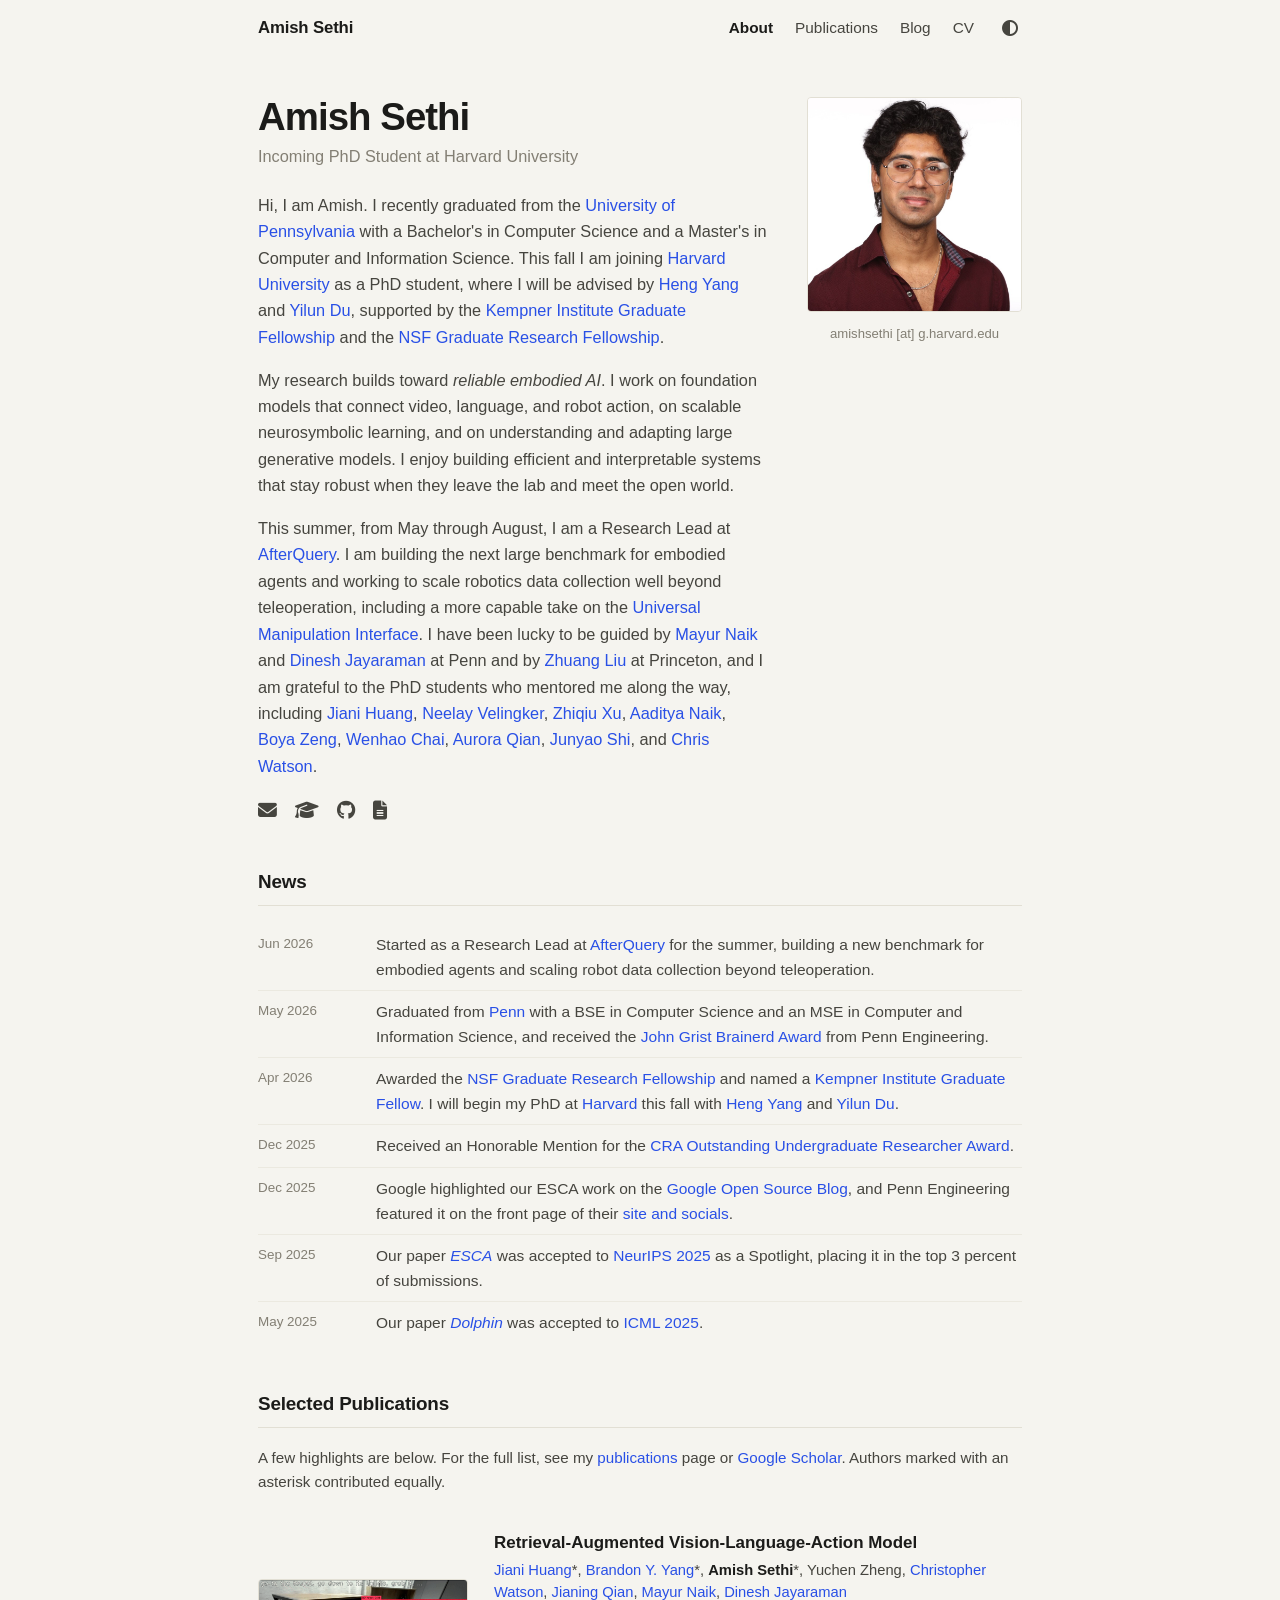
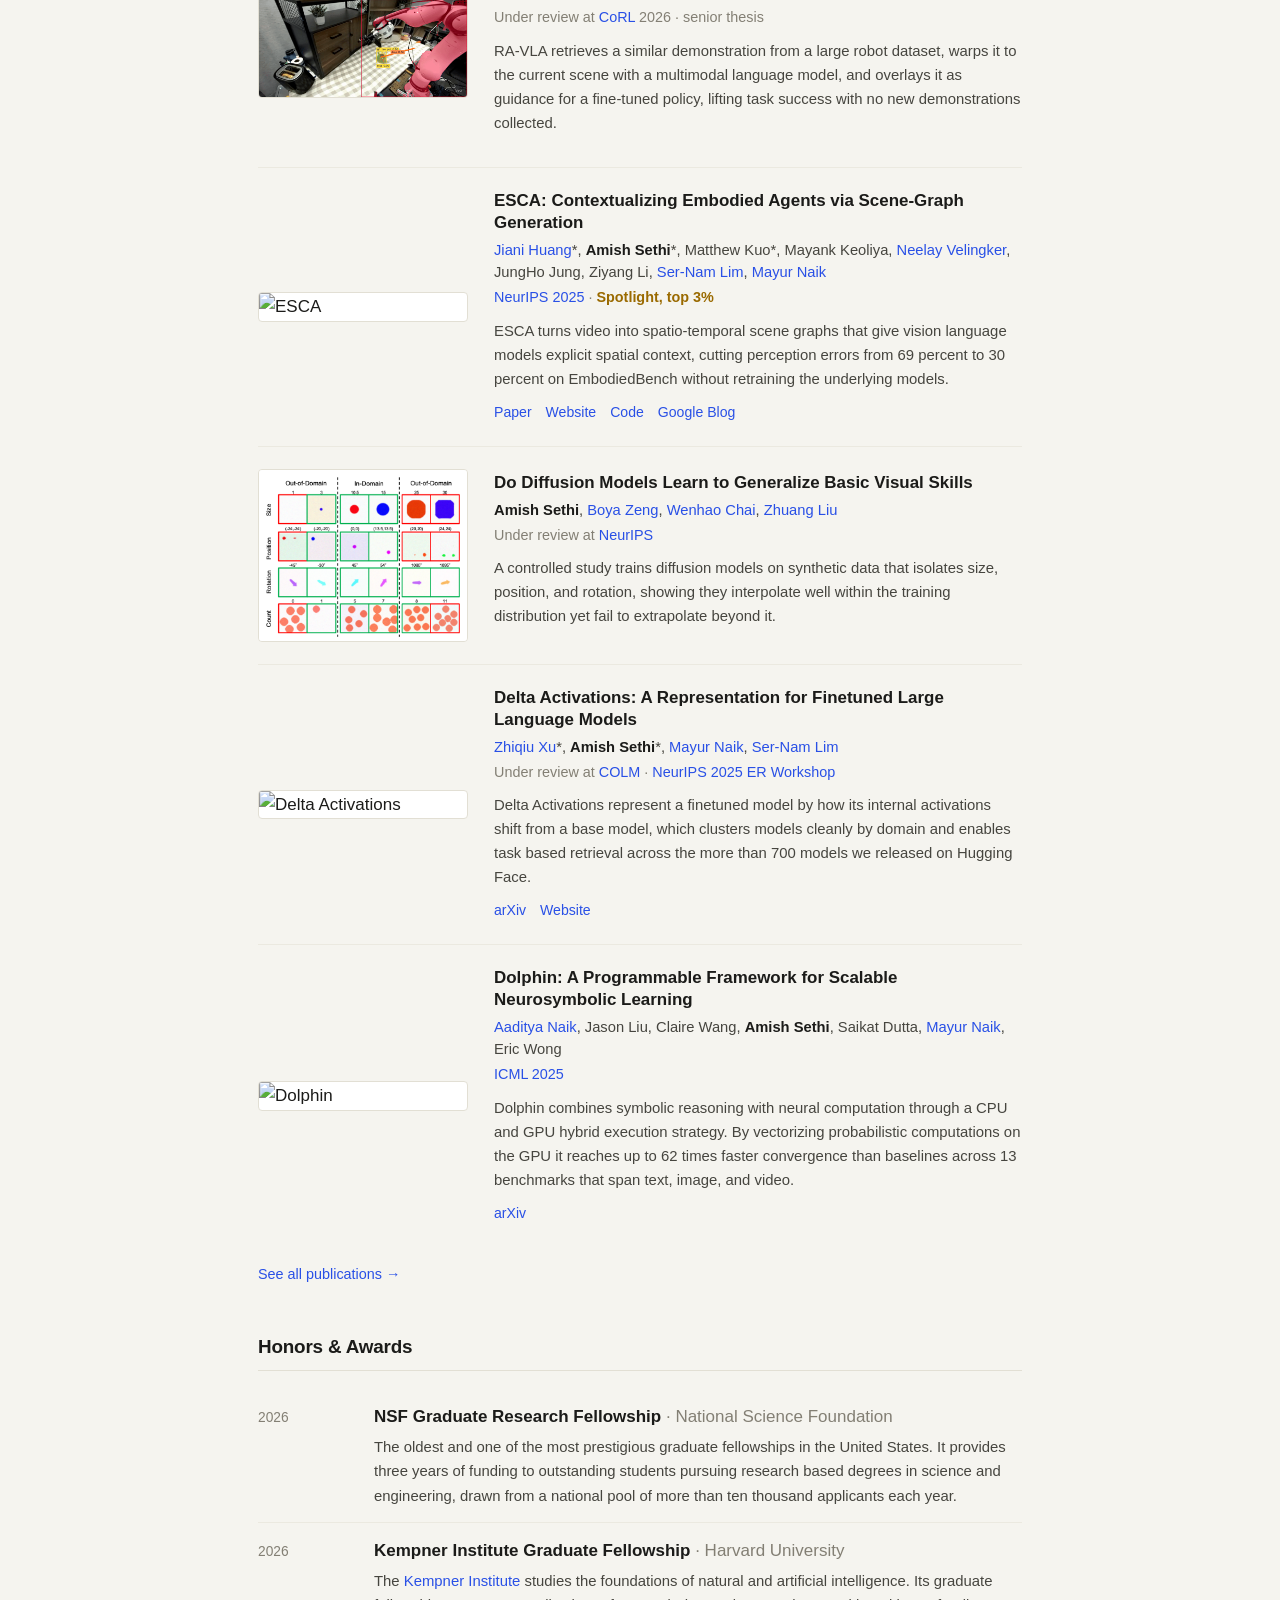
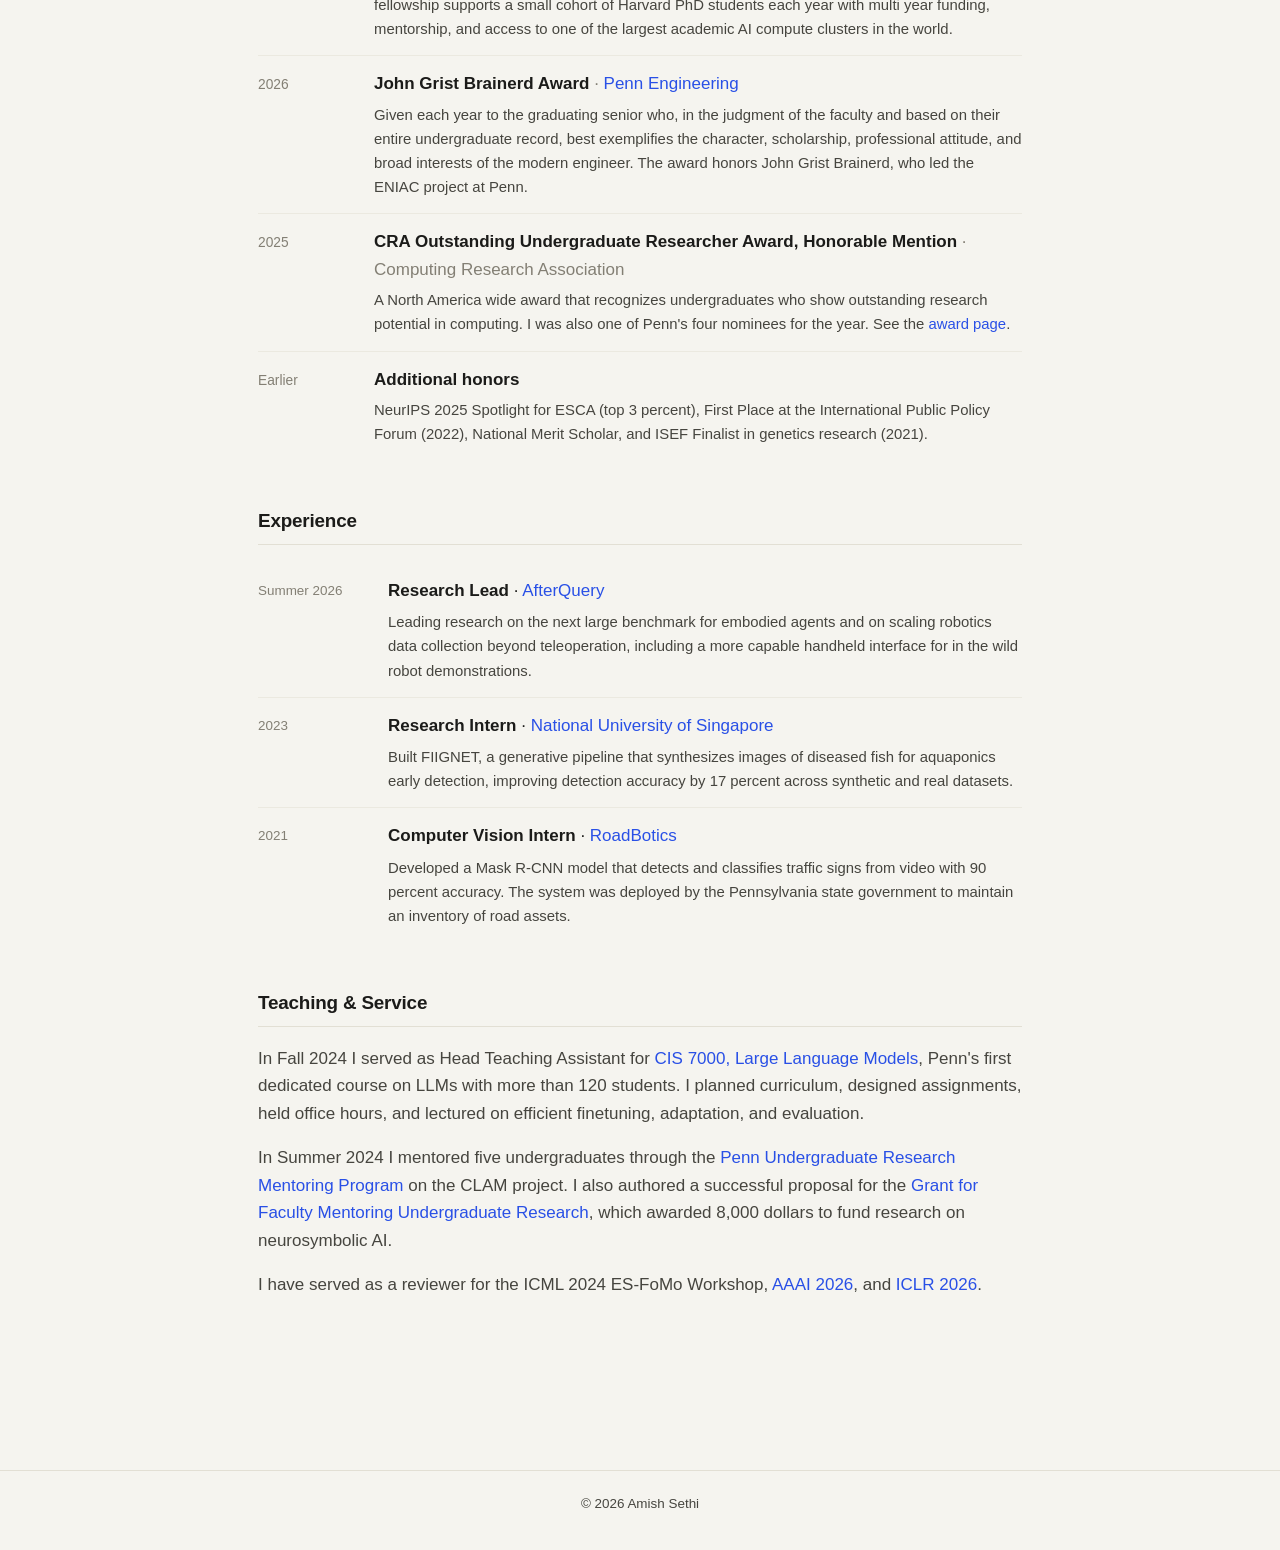
==== commit fef41225: "change" ====
--- a/index.html
+++ b/index.html
@@ -14,8 +14,7 @@
   <link rel="stylesheet" href="assets/css/style.css">
   <script>
     (function () {
-      var t = localStorage.getItem('theme');
-      if (!t) t = window.matchMedia('(prefers-color-scheme: dark)').matches ? 'dark' : 'light';
+      var t = localStorage.getItem('theme') || 'light';
       document.documentElement.setAttribute('data-theme', t);
     })();
   </script>
@@ -117,7 +116,8 @@
           <td class="date">Jun 2026</td>
           <td class="desc">Started as a Research Lead at
             <a href="https://www.afterquery.com/" target="_blank" rel="noopener">AfterQuery</a> for the summer, building
-            a new benchmark for embodied agents and scaling robot data collection beyond teleoperation.</td>
+            a new benchmark for embodied agents and scaling robot data collection beyond teleoperation.
+          </td>
         </tr>
         <tr>
           <td class="date">May 2026</td>
@@ -125,7 +125,8 @@
             <a href="https://www.upenn.edu/" target="_blank" rel="noopener">Penn</a> with a BSE in Computer Science and
             an MSE in Computer and Information Science, and received the
             <a href="https://academics.seas.upenn.edu/ugrad/awards/" target="_blank" rel="noopener">John Grist Brainerd
-              Award</a> from Penn Engineering.</td>
+              Award</a> from Penn Engineering.
+          </td>
         </tr>
         <tr>
           <td class="date">Apr 2026</td>
@@ -136,13 +137,15 @@
               rel="noopener">Kempner Institute Graduate Fellow</a>. I will begin my PhD at
             <a href="https://www.harvard.edu/" target="_blank" rel="noopener">Harvard</a> this fall with
             <a href="https://hankyang.seas.harvard.edu/" target="_blank" rel="noopener">Heng Yang</a> and
-            <a href="https://yilundu.github.io/" target="_blank" rel="noopener">Yilun Du</a>.</td>
+            <a href="https://yilundu.github.io/" target="_blank" rel="noopener">Yilun Du</a>.
+          </td>
         </tr>
         <tr>
           <td class="date">Dec 2025</td>
           <td class="desc">Received an Honorable Mention for the
             <a href="https://cra.org/crae/awards/cra-outstanding-undergraduate-researchers/" target="_blank"
-              rel="noopener">CRA Outstanding Undergraduate Researcher Award</a>.</td>
+              rel="noopener">CRA Outstanding Undergraduate Researcher Award</a>.
+          </td>
         </tr>
         <tr>
           <td class="date">Dec 2025</td>
@@ -151,20 +154,23 @@
               target="_blank" rel="noopener">Google Open Source Blog</a>, and Penn Engineering featured it on the front
             page of their <a
               href="https://www.linkedin.com/posts/pennengai_neurips-2025-research-spotlight-esca-contextualizing-activity-7402112890218004480-vJSv"
-              target="_blank" rel="noopener">site and socials</a>.</td>
+              target="_blank" rel="noopener">site and socials</a>.
+          </td>
         </tr>
         <tr>
           <td class="date">Sep 2025</td>
           <td class="desc">Our paper
             <a href="esca.pdf" target="_blank" rel="noopener"><em>ESCA</em></a> was accepted to
             <a href="https://neurips.cc/Conferences/2025" target="_blank" rel="noopener">NeurIPS 2025</a> as a
-            Spotlight, placing it in the top 3 percent of submissions.</td>
+            Spotlight, placing it in the top 3 percent of submissions.
+          </td>
         </tr>
         <tr>
           <td class="date">May 2025</td>
           <td class="desc">Our paper
             <a href="https://arxiv.org/abs/2410.03348" target="_blank" rel="noopener"><em>Dolphin</em></a> was accepted
-            to <a href="https://icml.cc/Conferences/2025" target="_blank" rel="noopener">ICML 2025</a>.</td>
+            to <a href="https://icml.cc/Conferences/2025" target="_blank" rel="noopener">ICML 2025</a>.
+          </td>
         </tr>
       </table>
     </section>
@@ -189,13 +195,14 @@
             <a href="https://www.brandonyifanyang.com/" target="_blank" rel="noopener">Brandon Y. Yang</a>*,
             <span class="me">Amish Sethi</span>*, Yuchen Zheng,
             <a href="https://cwatson1998.github.io/" target="_blank" rel="noopener">Christopher Watson</a>,
-            <a href="https://www.grasp.upenn.edu/people/jianing-aurora-qian/" target="_blank"
-              rel="noopener">Jianing Qian</a>,
+            <a href="https://www.grasp.upenn.edu/people/jianing-aurora-qian/" target="_blank" rel="noopener">Jianing
+              Qian</a>,
             <a href="https://www.cis.upenn.edu/~mhnaik/" target="_blank" rel="noopener">Mayur Naik</a>,
             <a href="https://www.seas.upenn.edu/~dineshj/" target="_blank" rel="noopener">Dinesh Jayaraman</a>
           </p>
           <p class="pub-venue">Under review at
-            <a href="https://www.corl.org" target="_blank" rel="noopener">CoRL</a> 2026 &middot; senior thesis</p>
+            <a href="https://www.corl.org" target="_blank" rel="noopener">CoRL</a> 2026 &middot; senior thesis
+          </p>
           <p class="pub-desc">
             RA-VLA retrieves a similar demonstration from a large robot dataset, warps it to the current scene with a
             multimodal language model, and overlays it as guidance for a fine-tuned policy, lifting task success with no
@@ -210,7 +217,7 @@
         <div>
           <div class="pub-title">ESCA: Contextualizing Embodied Agents via Scene-Graph Generation</div>
           <p class="pub-authors">
-            <a href="https://www.cis.upenn.edu/~jianih/" target="_blank" rel="noopener">Jiani Huang</a>,
+            <a href="https://www.cis.upenn.edu/~jianih/" target="_blank" rel="noopener">Jiani Huang</a>*,
             <span class="me">Amish Sethi</span>*, Matthew Kuo*, Mayank Keoliya,
             <a href="https://nvelingker.github.io" target="_blank" rel="noopener">Neelay Velingker</a>, JungHo Jung,
             Ziyang Li, <a href="https://sites.google.com/site/sernam" target="_blank" rel="noopener">Ser-Nam Lim</a>,
@@ -218,7 +225,8 @@
           </p>
           <p class="pub-venue">
             <a href="https://neurips.cc/Conferences/2025" target="_blank" rel="noopener">NeurIPS 2025</a> &middot;
-            <span class="spot">Spotlight, top 3%</span></p>
+            <span class="spot">Spotlight, top 3%</span>
+          </p>
           <p class="pub-desc">
             ESCA turns video into spatio-temporal scene graphs that give vision language models explicit spatial
             context, cutting perception errors from 69 percent to 30 percent on EmbodiedBench without retraining the
@@ -247,7 +255,8 @@
             <a href="https://liuzhuang13.github.io/" target="_blank" rel="noopener">Zhuang Liu</a>
           </p>
           <p class="pub-venue">Under review at
-            <a href="https://neurips.cc" target="_blank" rel="noopener">NeurIPS</a></p>
+            <a href="https://neurips.cc" target="_blank" rel="noopener">NeurIPS</a>
+          </p>
           <p class="pub-desc">
             A controlled study trains diffusion models on synthetic data that isolates size, position, and rotation,
             showing they interpolate well within the training distribution yet fail to extrapolate beyond it.
@@ -294,7 +303,8 @@
             <a href="https://www.cis.upenn.edu/~mhnaik/" target="_blank" rel="noopener">Mayur Naik</a>, Eric Wong
           </p>
           <p class="pub-venue">
-            <a href="https://icml.cc/Conferences/2025" target="_blank" rel="noopener">ICML 2025</a></p>
+            <a href="https://icml.cc/Conferences/2025" target="_blank" rel="noopener">ICML 2025</a>
+          </p>
           <p class="pub-desc">
             Dolphin combines symbolic reasoning with neural computation through a CPU and GPU hybrid execution strategy.
             By vectorizing probabilistic computations on the GPU it reaches up to 62 times faster convergence than
@@ -358,7 +368,8 @@
           <p>A North America wide award that recognizes undergraduates who show outstanding research potential in
             computing. I was also one of Penn's four nominees for the year. See the
             <a href="https://cra.org/crae/awards/cra-outstanding-undergraduate-researchers/" target="_blank"
-              rel="noopener">award page</a>.</p>
+              rel="noopener">award page</a>.
+          </p>
         </div>
       </div>
 
@@ -442,4 +453,4 @@
   <script src="assets/js/main.js"></script>
 </body>
 
-</html>
+</html>
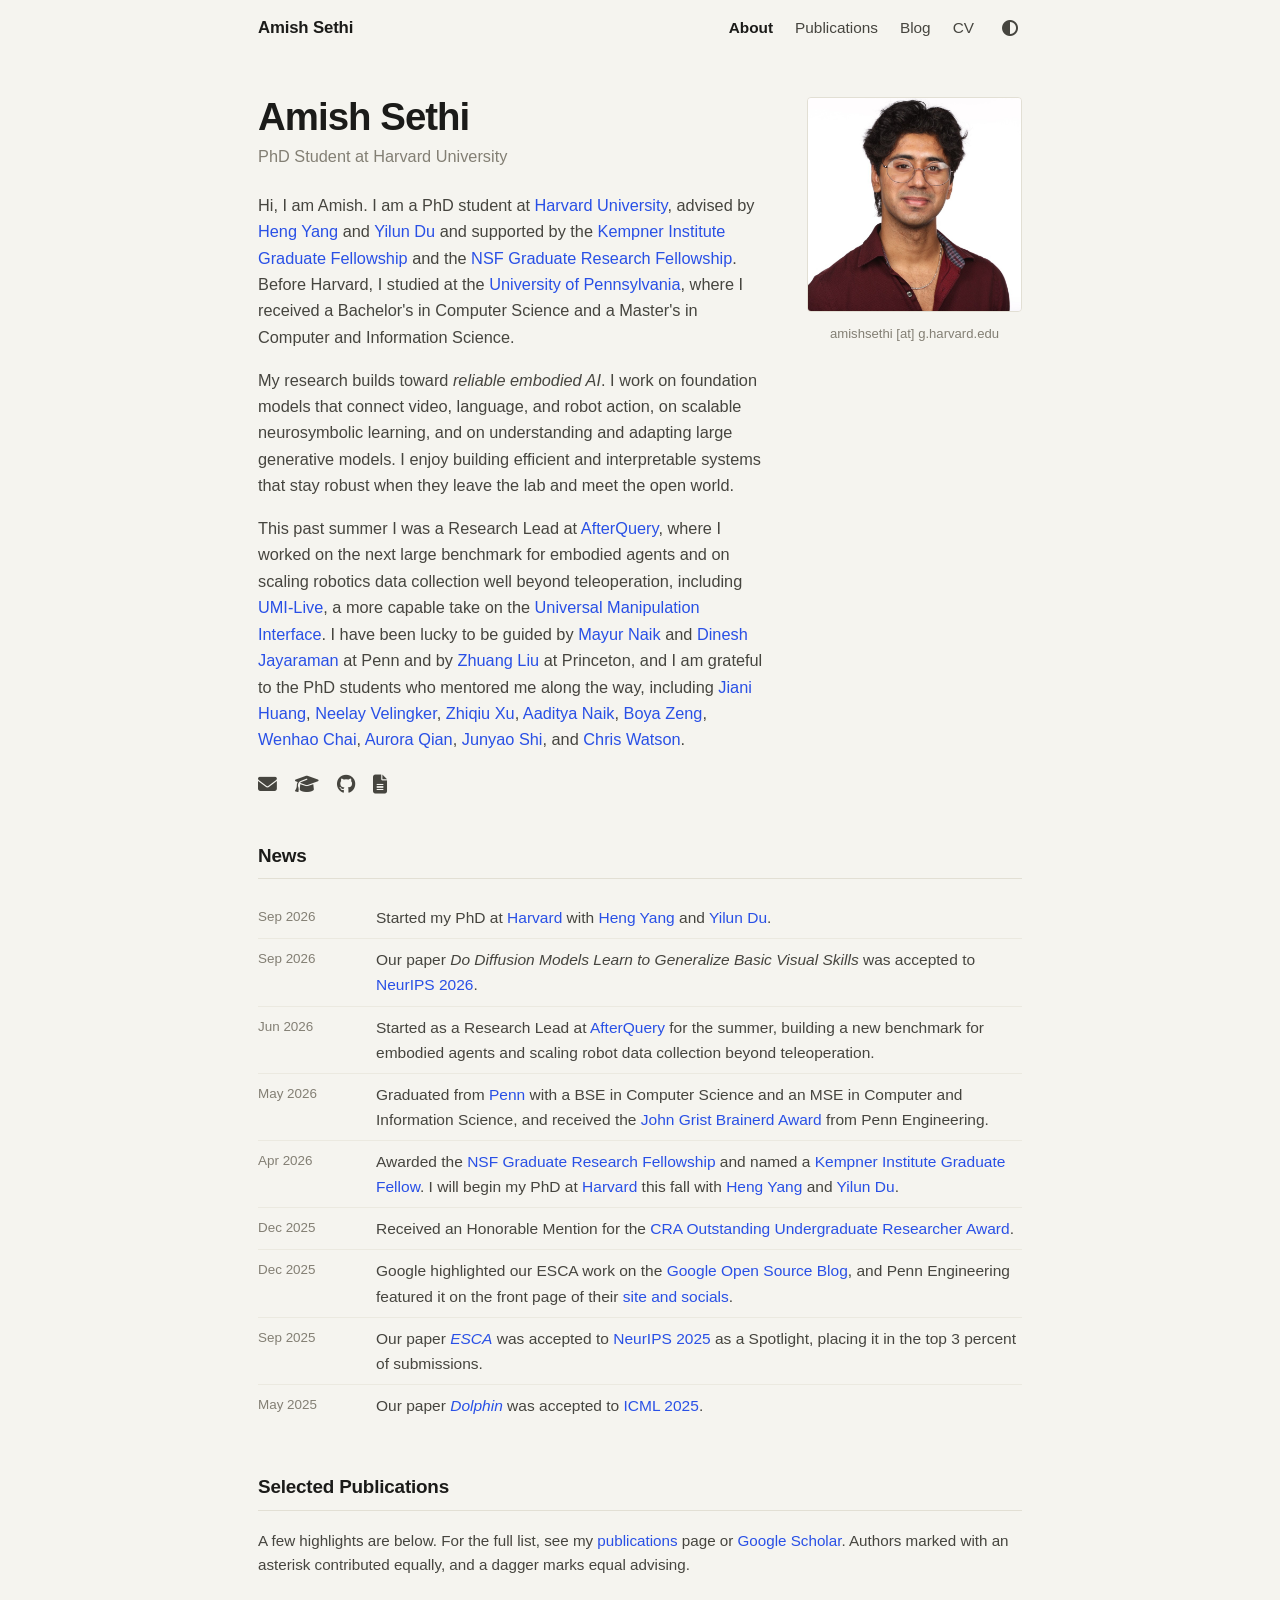
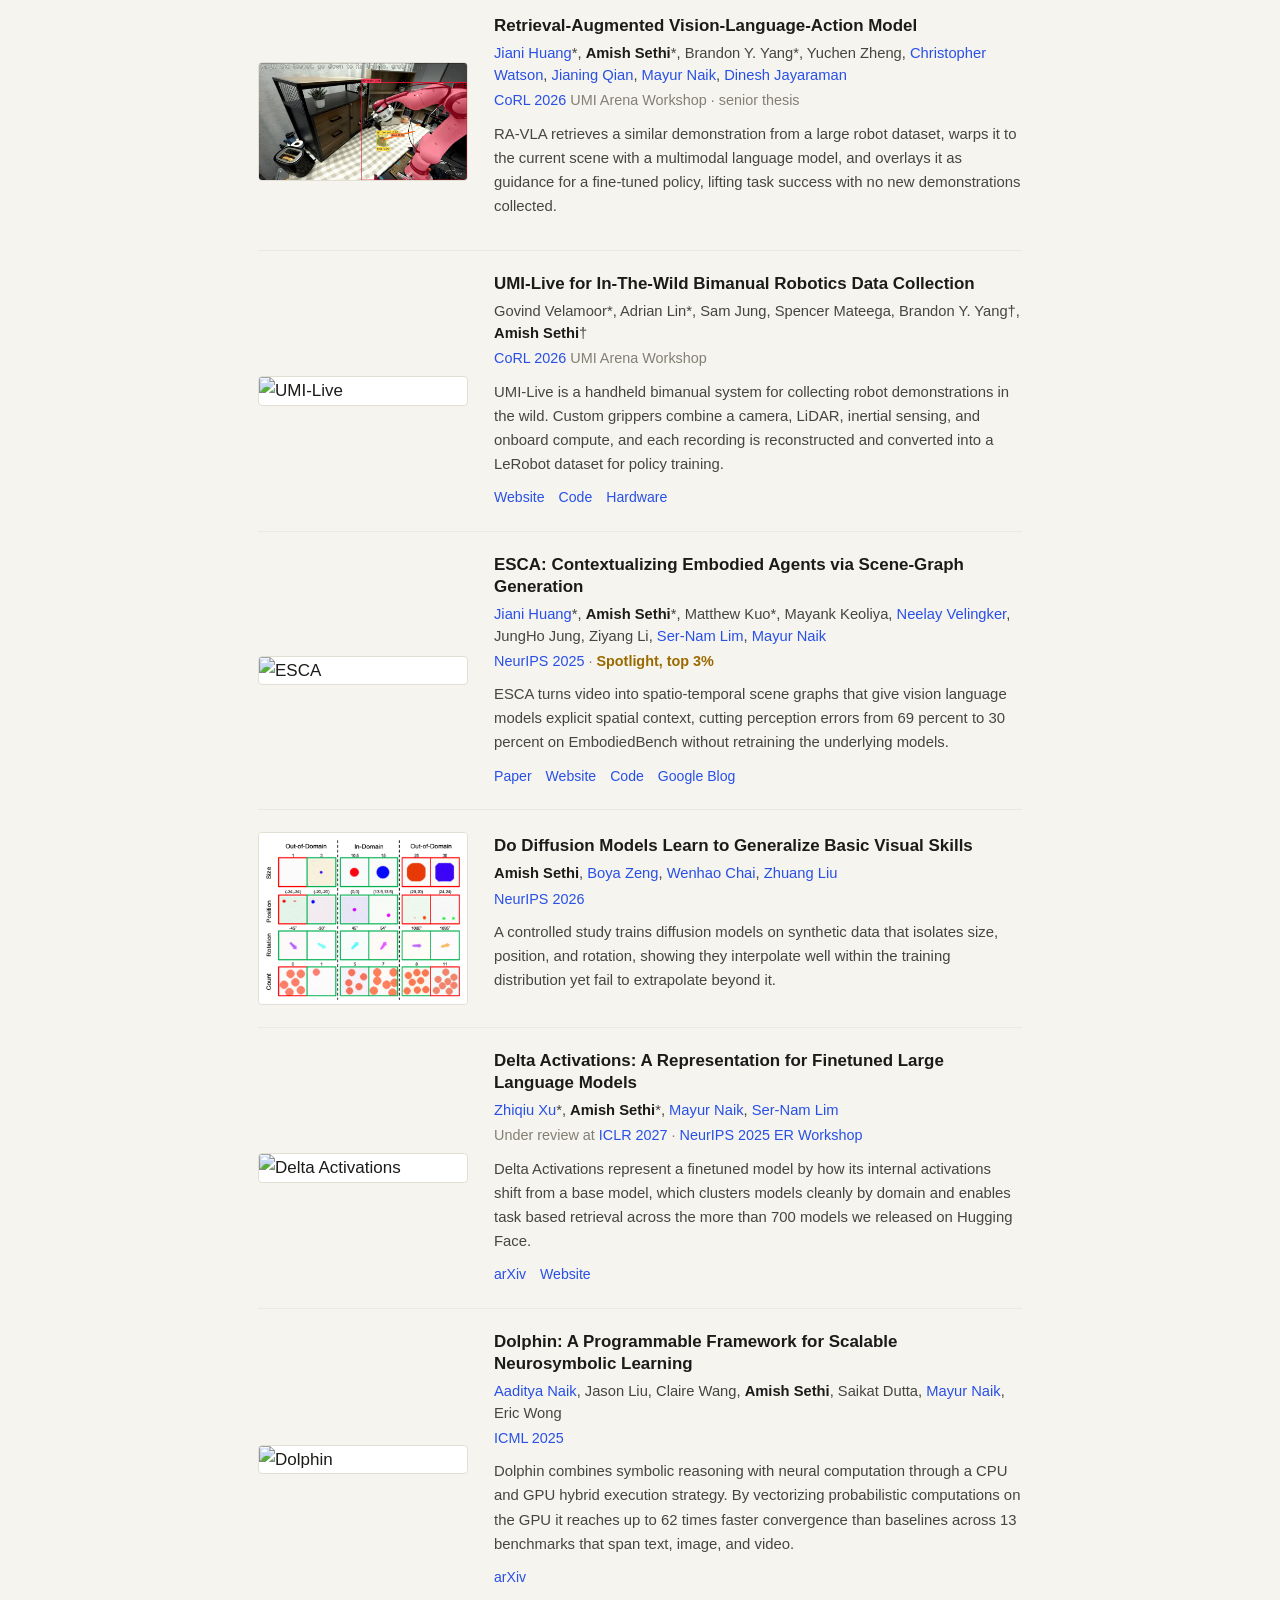
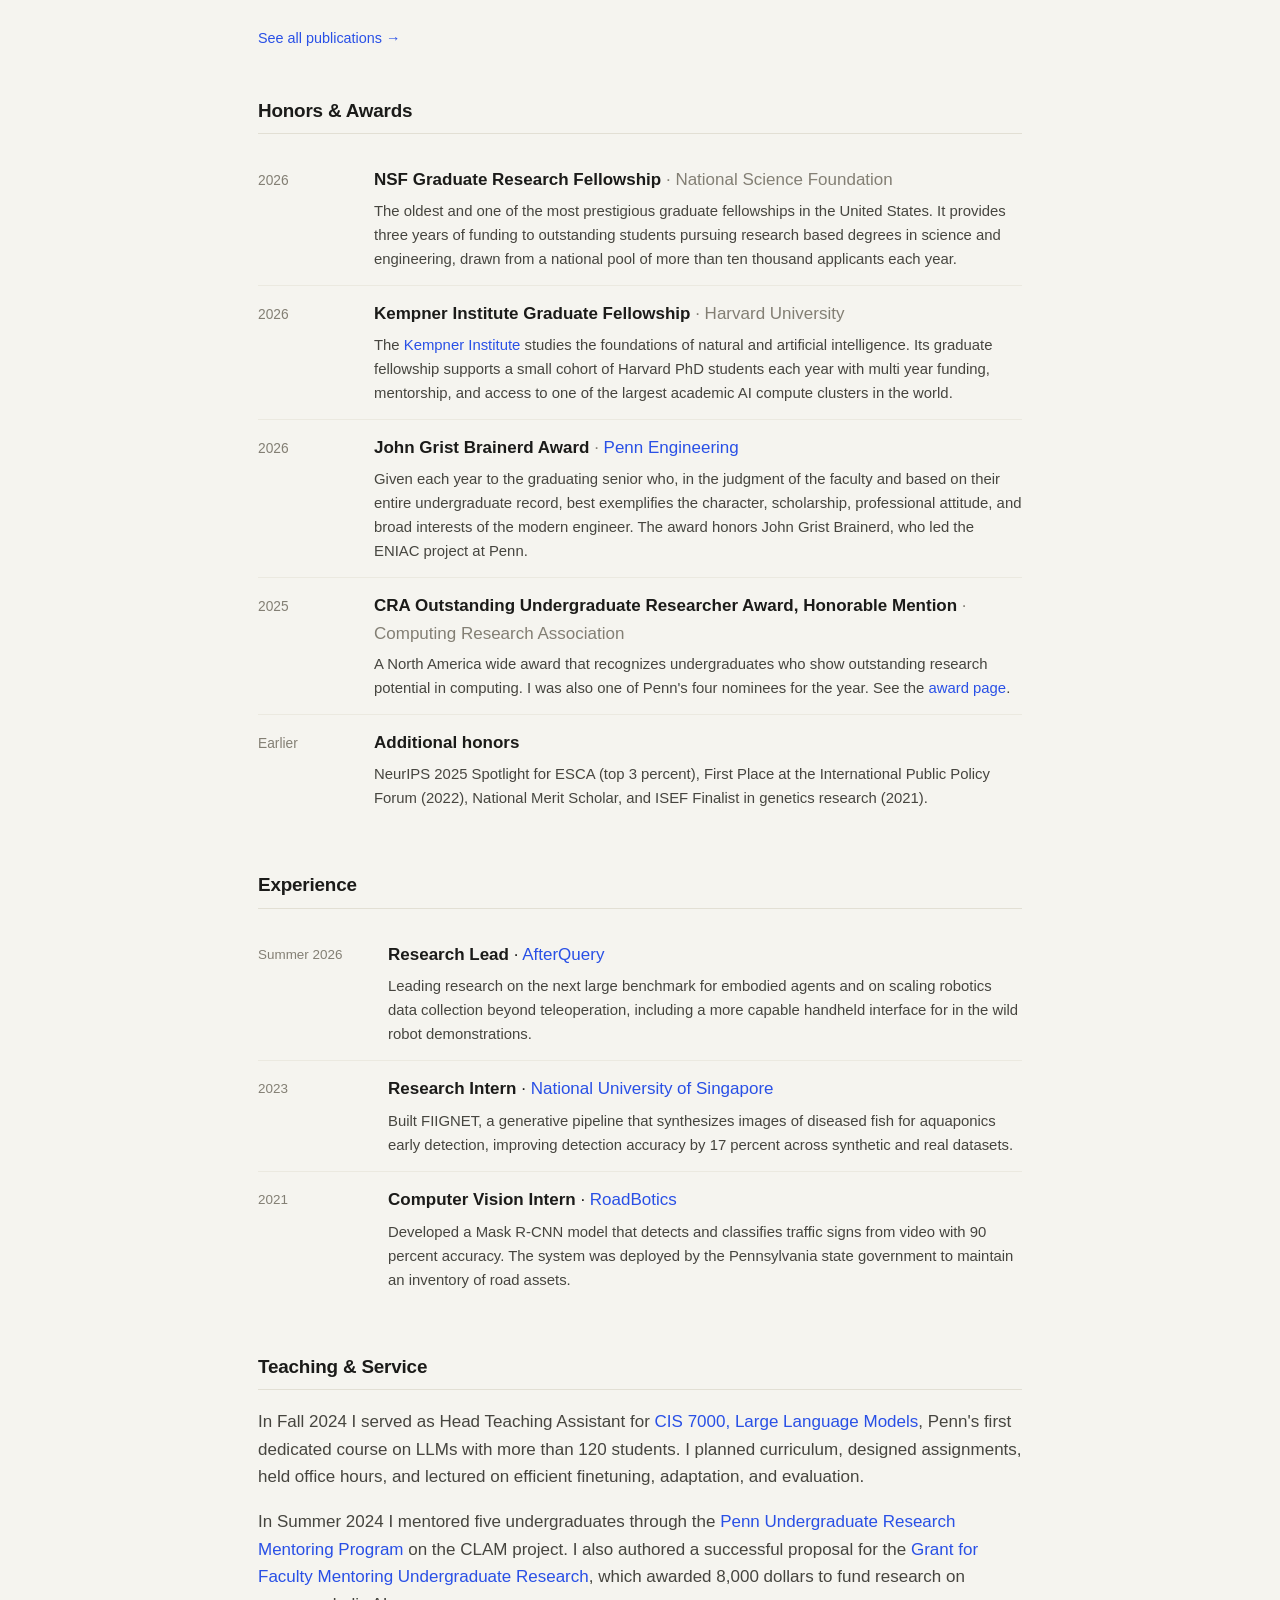
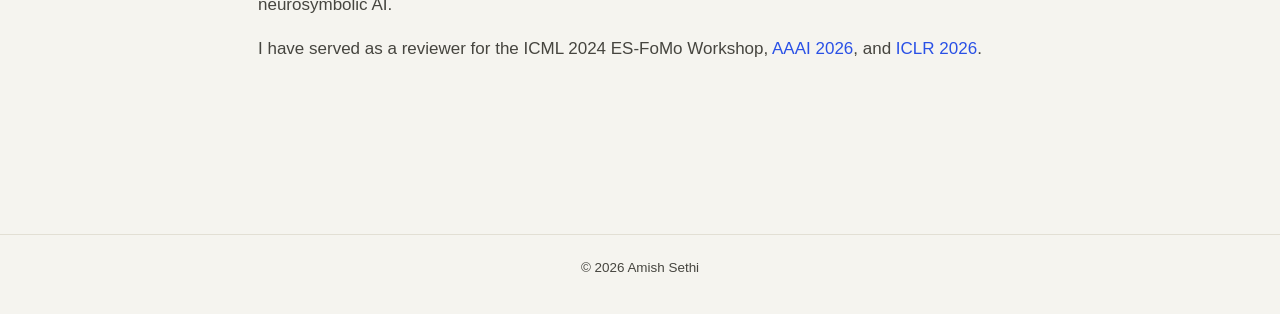
==== commit 5fb10e36: "Update publications, PhD status, and CV Co-Authored-By: Claude Opus 5.5 <noreply@anthropic.com> Clau" ====
--- a/index.html
+++ b/index.html
@@ -7,7 +7,7 @@
   <title>Amish Sethi</title>
   <meta name="author" content="Amish Sethi">
   <meta name="description"
-    content="Amish Sethi is an incoming PhD student at Harvard University working on reliable embodied AI, foundation models for video, language, and robot action, and large generative models.">
+    content="Amish Sethi is a PhD student at Harvard University working on reliable embodied AI, foundation models for video, language, and robot action, and large generative models.">
   <link rel="icon" type="image/png" href="assets/img/favicon.png">
 
   <link rel="stylesheet" href="https://cdnjs.cloudflare.com/ajax/libs/font-awesome/6.5.2/css/all.min.css">
@@ -44,20 +44,19 @@
       <div class="hero">
         <div class="hero-text">
           <h1 class="hero-name"><span class="first">Amish</span> Sethi</h1>
-          <p class="hero-role">Incoming PhD Student at Harvard University</p>
+          <p class="hero-role">PhD Student at Harvard University</p>
 
           <p>
-            Hi, I am Amish. I recently graduated from the
-            <a href="https://www.upenn.edu/" target="_blank" rel="noopener">University of Pennsylvania</a>
-            with a Bachelor's in Computer Science and a Master's in Computer and Information Science. This fall I am
-            joining <a href="https://www.harvard.edu/" target="_blank" rel="noopener">Harvard University</a> as a PhD
-            student, where I will be advised by
+            Hi, I am Amish. I am a PhD student at
+            <a href="https://www.harvard.edu/" target="_blank" rel="noopener">Harvard University</a>, advised by
             <a href="https://hankyang.seas.harvard.edu/" target="_blank" rel="noopener">Heng Yang</a> and
-            <a href="https://yilundu.github.io/" target="_blank" rel="noopener">Yilun Du</a>, supported by the
+            <a href="https://yilundu.github.io/" target="_blank" rel="noopener">Yilun Du</a> and supported by the
             <a href="https://kempnerinstitute.harvard.edu/education/graduate-fellowship/" target="_blank"
               rel="noopener">Kempner Institute Graduate Fellowship</a> and the
             <a href="https://www.nsf.gov/funding/opportunities/grfp-nsf-graduate-research-fellowship-program"
-              target="_blank" rel="noopener">NSF Graduate Research Fellowship</a>.
+              target="_blank" rel="noopener">NSF Graduate Research Fellowship</a>. Before Harvard, I studied at the
+            <a href="https://www.upenn.edu/" target="_blank" rel="noopener">University of Pennsylvania</a>, where I
+            received a Bachelor's in Computer Science and a Master's in Computer and Information Science.
           </p>
 
           <p>
@@ -68,10 +67,11 @@
           </p>
 
           <p>
-            This summer, from May through August, I am a Research Lead at
-            <a href="https://www.afterquery.com/" target="_blank" rel="noopener">AfterQuery</a>. I am building the next
-            large benchmark for embodied agents and working to scale robotics data collection well beyond
-            teleoperation, including a more capable take on the
+            This past summer I was a Research Lead at
+            <a href="https://www.afterquery.com/" target="_blank" rel="noopener">AfterQuery</a>, where I worked on the
+            next large benchmark for embodied agents and on scaling robotics data collection well beyond
+            teleoperation, including <a href="https://branyang02.github.io/umi-live/" target="_blank"
+              rel="noopener">UMI-Live</a>, a more capable take on the
             <a href="https://umi-gripper.github.io/" target="_blank" rel="noopener">Universal Manipulation
               Interface</a>. I have been lucky to be guided by
             <a href="https://www.cis.upenn.edu/~mhnaik/" target="_blank" rel="noopener">Mayur Naik</a> and
@@ -113,6 +113,20 @@
       <h2 class="section-title"><span class="lead">News</span></h2>
       <table class="news">
         <tr>
+          <td class="date">Sep 2026</td>
+          <td class="desc">Started my PhD at
+            <a href="https://www.harvard.edu/" target="_blank" rel="noopener">Harvard</a> with
+            <a href="https://hankyang.seas.harvard.edu/" target="_blank" rel="noopener">Heng Yang</a> and
+            <a href="https://yilundu.github.io/" target="_blank" rel="noopener">Yilun Du</a>.
+          </td>
+        </tr>
+        <tr>
+          <td class="date">Sep 2026</td>
+          <td class="desc">Our paper <em>Do Diffusion Models Learn to Generalize Basic Visual Skills</em> was accepted
+            to <a href="https://neurips.cc/Conferences/2026" target="_blank" rel="noopener">NeurIPS 2026</a>.
+          </td>
+        </tr>
+        <tr>
           <td class="date">Jun 2026</td>
           <td class="desc">Started as a Research Lead at
             <a href="https://www.afterquery.com/" target="_blank" rel="noopener">AfterQuery</a> for the summer, building
@@ -182,7 +196,7 @@
         A few highlights are below. For the full list, see my
         <a href="publications.html">publications</a> page or
         <a href="https://scholar.google.com/citations?user=k7JSR2UAAAAJ" target="_blank" rel="noopener">Google
-          Scholar</a>. Authors marked with an asterisk contributed equally.
+          Scholar</a>. Authors marked with an asterisk contributed equally, and a dagger marks equal advising.
       </p>
 
       <!-- RA-VLA -->
@@ -192,22 +206,47 @@
           <div class="pub-title">Retrieval-Augmented Vision-Language-Action Model</div>
           <p class="pub-authors">
             <a href="https://www.cis.upenn.edu/~jianih/" target="_blank" rel="noopener">Jiani Huang</a>*,
-            <a href="https://www.brandonyifanyang.com/" target="_blank" rel="noopener">Brandon Y. Yang</a>*,
-            <span class="me">Amish Sethi</span>*, Yuchen Zheng,
+            <span class="me">Amish Sethi</span>*, Brandon Y. Yang*, Yuchen Zheng,
             <a href="https://cwatson1998.github.io/" target="_blank" rel="noopener">Christopher Watson</a>,
             <a href="https://www.grasp.upenn.edu/people/jianing-aurora-qian/" target="_blank" rel="noopener">Jianing
               Qian</a>,
             <a href="https://www.cis.upenn.edu/~mhnaik/" target="_blank" rel="noopener">Mayur Naik</a>,
             <a href="https://www.seas.upenn.edu/~dineshj/" target="_blank" rel="noopener">Dinesh Jayaraman</a>
           </p>
-          <p class="pub-venue">Under review at
-            <a href="https://www.corl.org" target="_blank" rel="noopener">CoRL</a> 2026 &middot; senior thesis
+          <p class="pub-venue">
+            <a href="https://www.corl.org" target="_blank" rel="noopener">CoRL 2026</a> UMI Arena Workshop &middot; senior thesis
           </p>
           <p class="pub-desc">
             RA-VLA retrieves a similar demonstration from a large robot dataset, warps it to the current scene with a
             multimodal language model, and overlays it as guidance for a fine-tuned policy, lifting task success with no
             new demonstrations collected.
           </p>
+        </div>
+      </div>
+
+      <!-- UMI-Live -->
+      <div class="pub">
+        <div class="pub-thumb"><img src="https://branyang02.github.io/umi-live/static/images/teaser-poster.jpg" alt="UMI-Live"></div>
+        <div>
+          <div class="pub-title">UMI-Live for In-The-Wild Bimanual Robotics Data Collection</div>
+          <p class="pub-authors">
+            Govind Velamoor*, Adrian Lin*, Sam Jung, Spencer Mateega, Brandon Y. Yang&dagger;,
+            <span class="me">Amish Sethi</span>&dagger;
+          </p>
+          <p class="pub-venue">
+            <a href="https://www.corl.org" target="_blank" rel="noopener">CoRL 2026</a> UMI Arena Workshop
+          </p>
+          <p class="pub-desc">
+            UMI-Live is a handheld bimanual system for collecting robot demonstrations in the wild. Custom grippers
+            combine a camera, LiDAR, inertial sensing, and onboard compute, and each recording is reconstructed and
+            converted into a LeRobot dataset for policy training.
+          </p>
+          <div class="links">
+            <a class="btn" href="https://branyang02.github.io/umi-live/" target="_blank" rel="noopener">Website</a>
+            <a class="btn" href="https://github.com/AfterQuery-Research/umi-live" target="_blank" rel="noopener">Code</a>
+            <a class="btn" href="https://branyang02.github.io/umi-live/hardware.html" target="_blank"
+              rel="noopener">Hardware</a>
+          </div>
         </div>
       </div>
 
@@ -254,8 +293,8 @@
             <a href="https://wenhaochai.com/" target="_blank" rel="noopener">Wenhao Chai</a>,
             <a href="https://liuzhuang13.github.io/" target="_blank" rel="noopener">Zhuang Liu</a>
           </p>
-          <p class="pub-venue">Under review at
-            <a href="https://neurips.cc" target="_blank" rel="noopener">NeurIPS</a>
+          <p class="pub-venue">
+            <a href="https://neurips.cc/Conferences/2026" target="_blank" rel="noopener">NeurIPS 2026</a>
           </p>
           <p class="pub-desc">
             A controlled study trains diffusion models on synthetic data that isolates size, position, and rotation,
@@ -276,7 +315,7 @@
             <a href="https://sites.google.com/site/sernam" target="_blank" rel="noopener">Ser-Nam Lim</a>
           </p>
           <p class="pub-venue">Under review at
-            <a href="https://colmweb.org" target="_blank" rel="noopener">COLM</a> &middot;
+            <a href="https://iclr.cc" target="_blank" rel="noopener">ICLR 2027</a> &middot;
             <a href="https://efficient-reasoning.github.io/" target="_blank" rel="noopener">NeurIPS 2025 ER Workshop</a>
           </p>
           <p class="pub-desc">
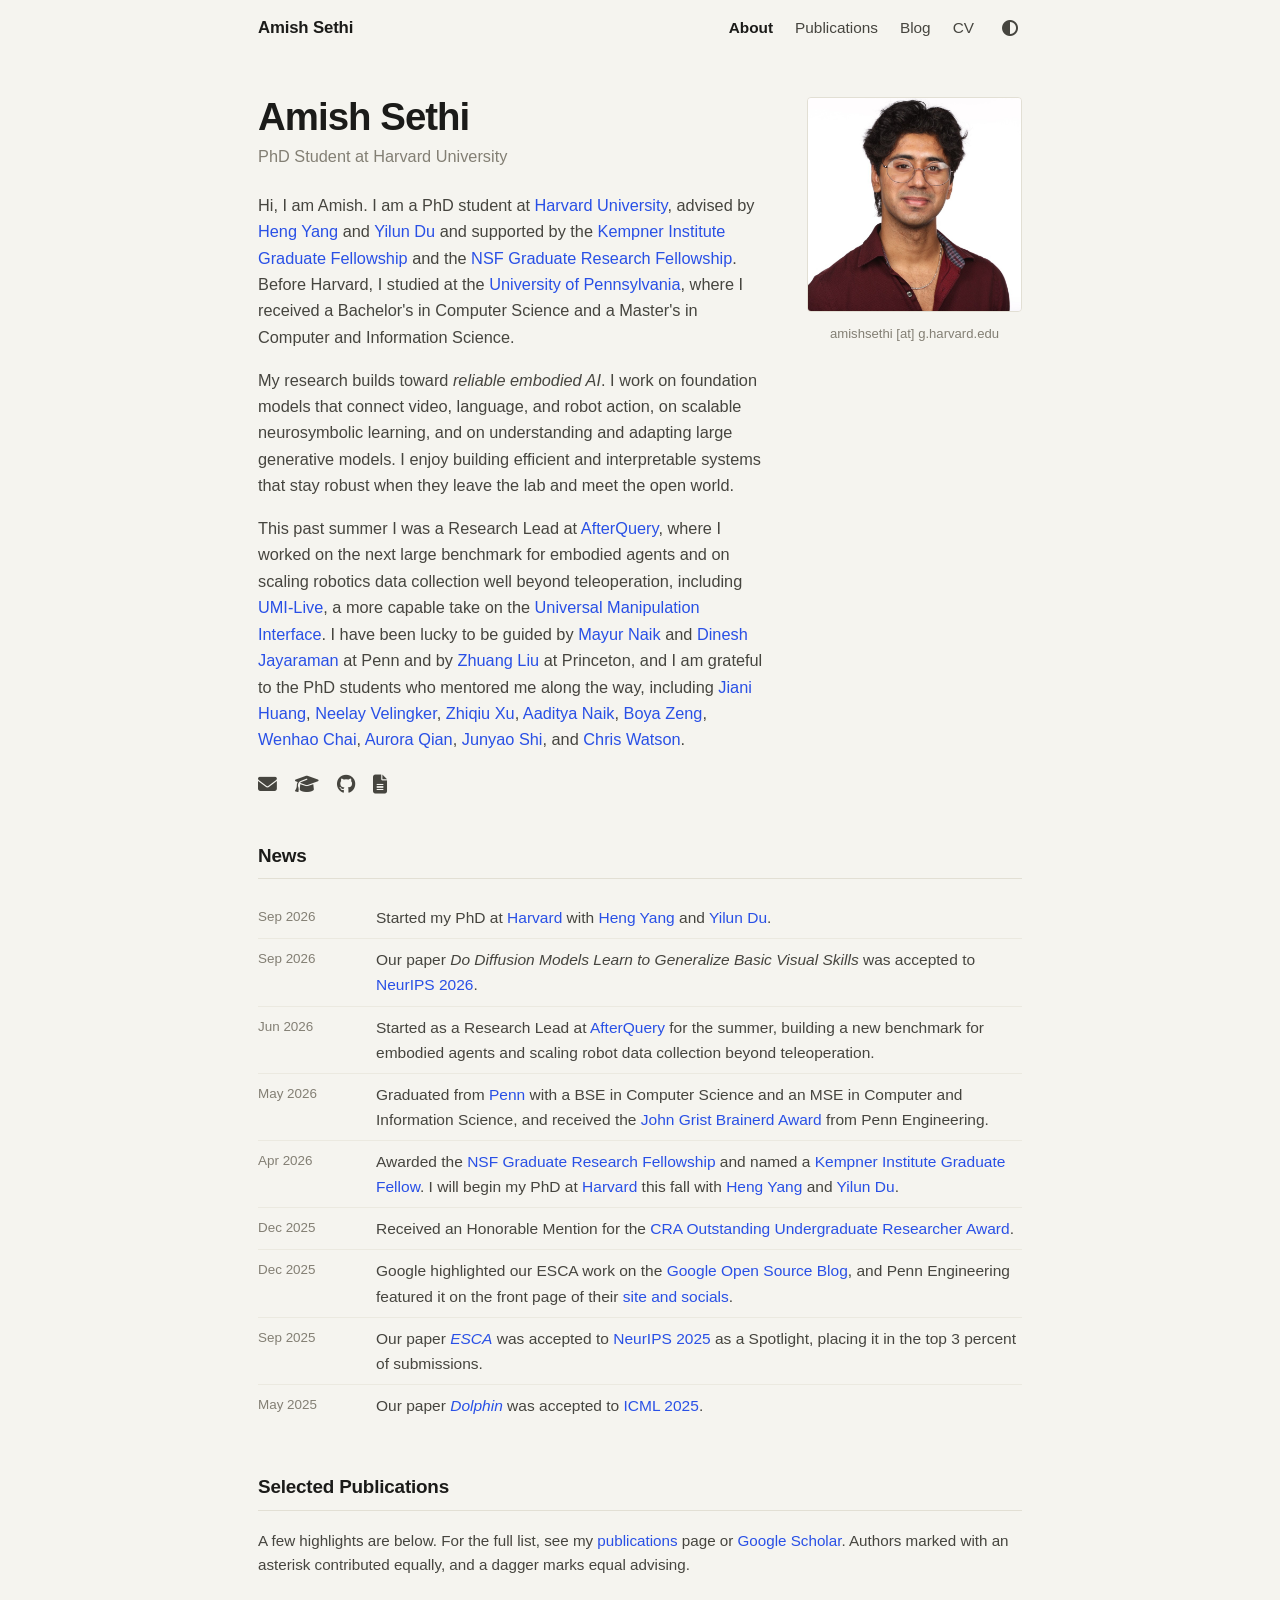
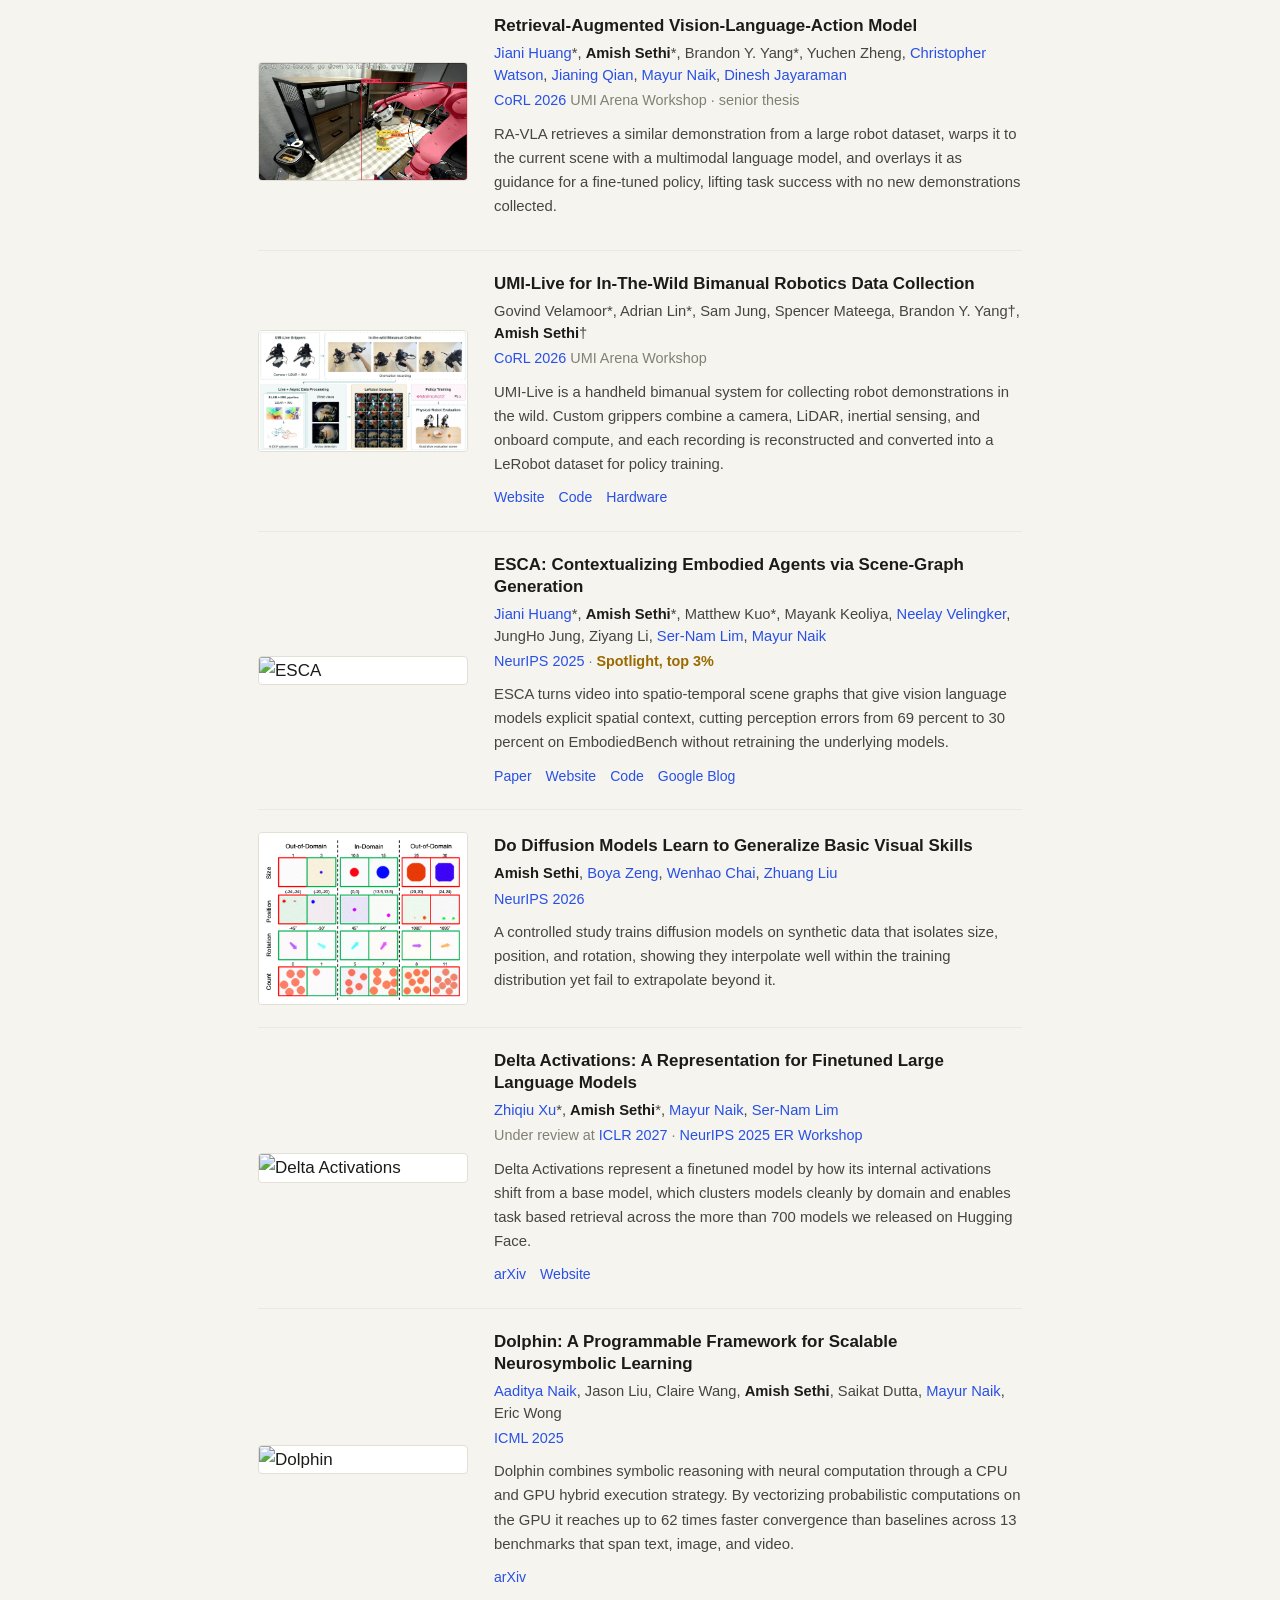
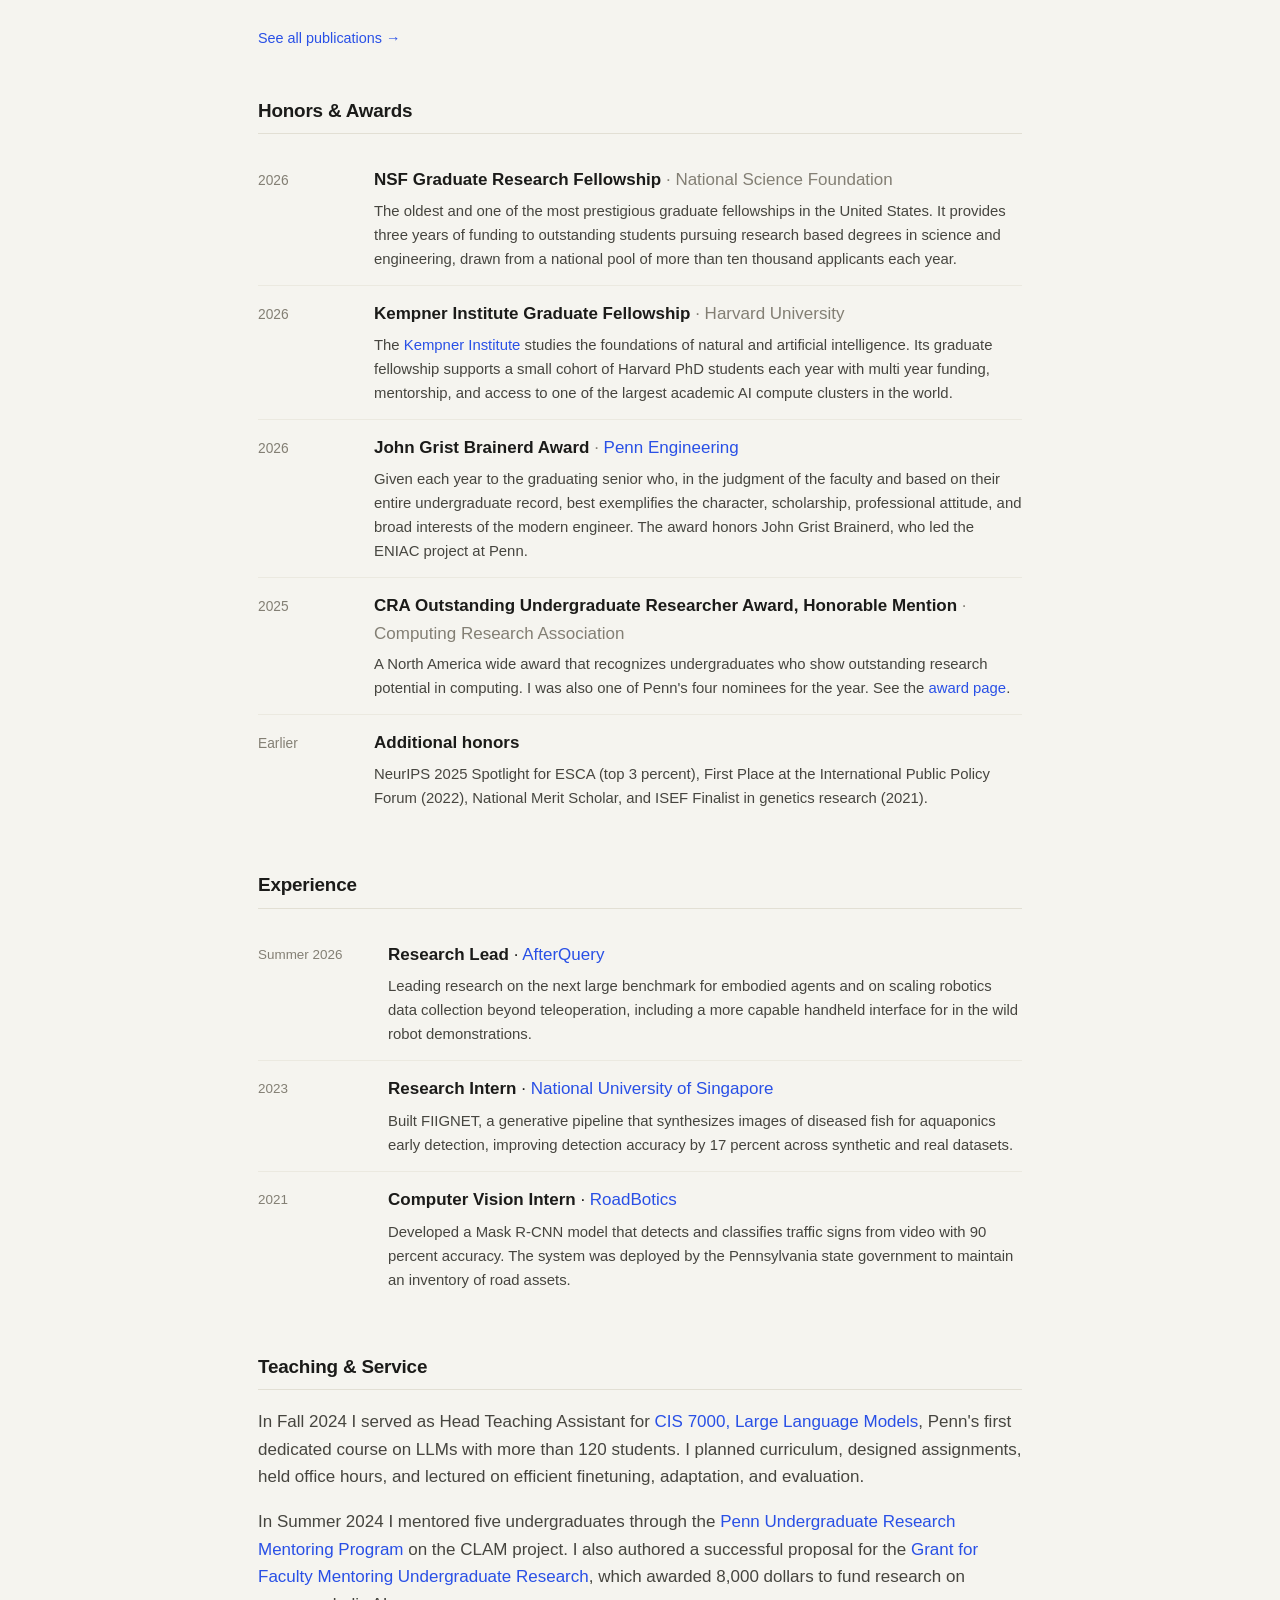
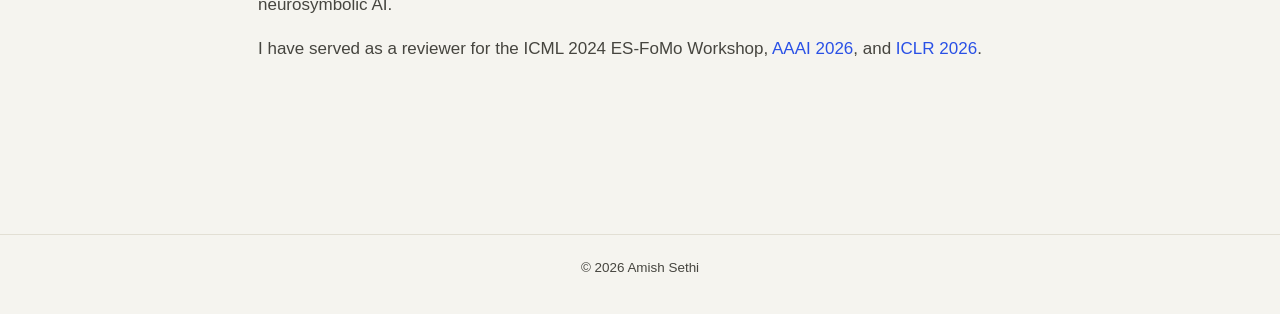
==== commit 9b8cb969: "Self-host UMI-Live overview thumbnail The publication thumbnail hotlinked teaser-poster.jpg from the" ====
--- a/index.html
+++ b/index.html
@@ -226,7 +226,7 @@
 
       <!-- UMI-Live -->
       <div class="pub">
-        <div class="pub-thumb"><img src="https://branyang02.github.io/umi-live/static/images/teaser-poster.jpg" alt="UMI-Live"></div>
+        <div class="pub-thumb"><img src="images/umi_live.jpg" alt="UMI-Live"></div>
         <div>
           <div class="pub-title">UMI-Live for In-The-Wild Bimanual Robotics Data Collection</div>
           <p class="pub-authors">
